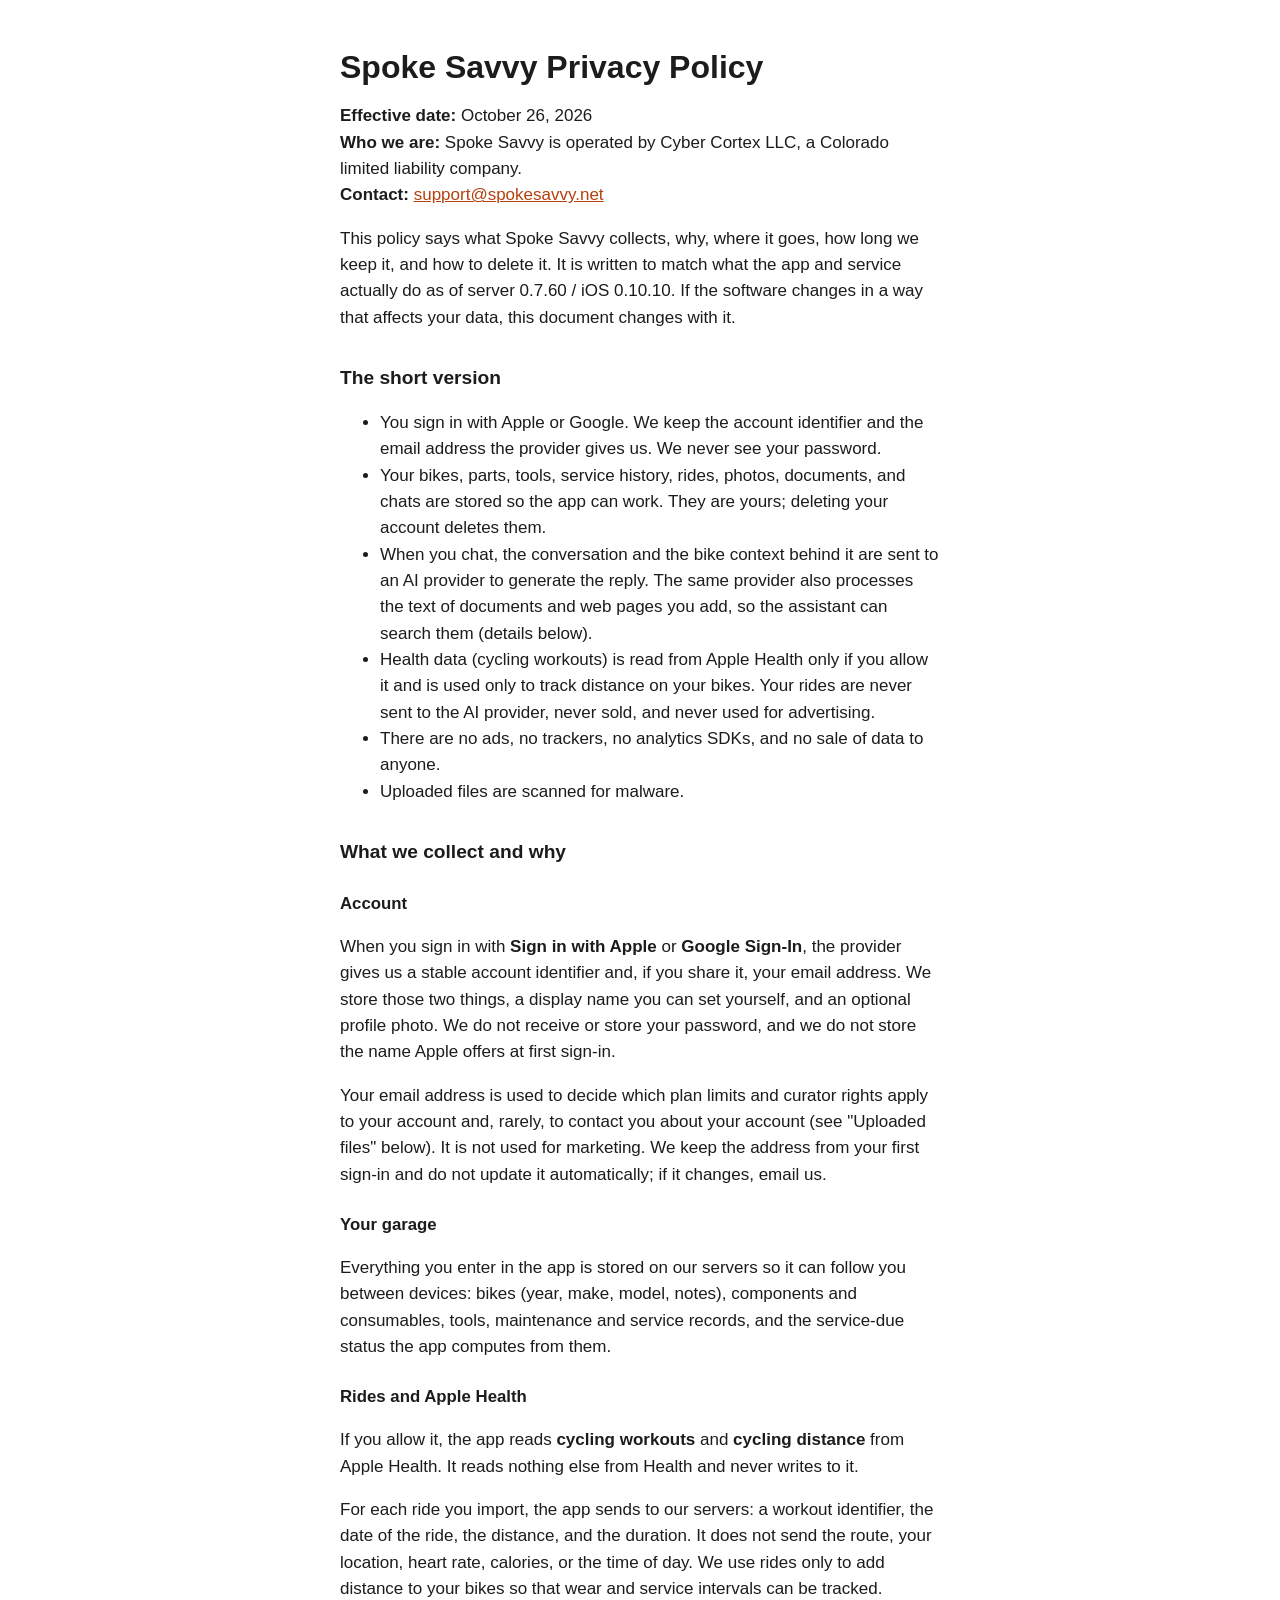
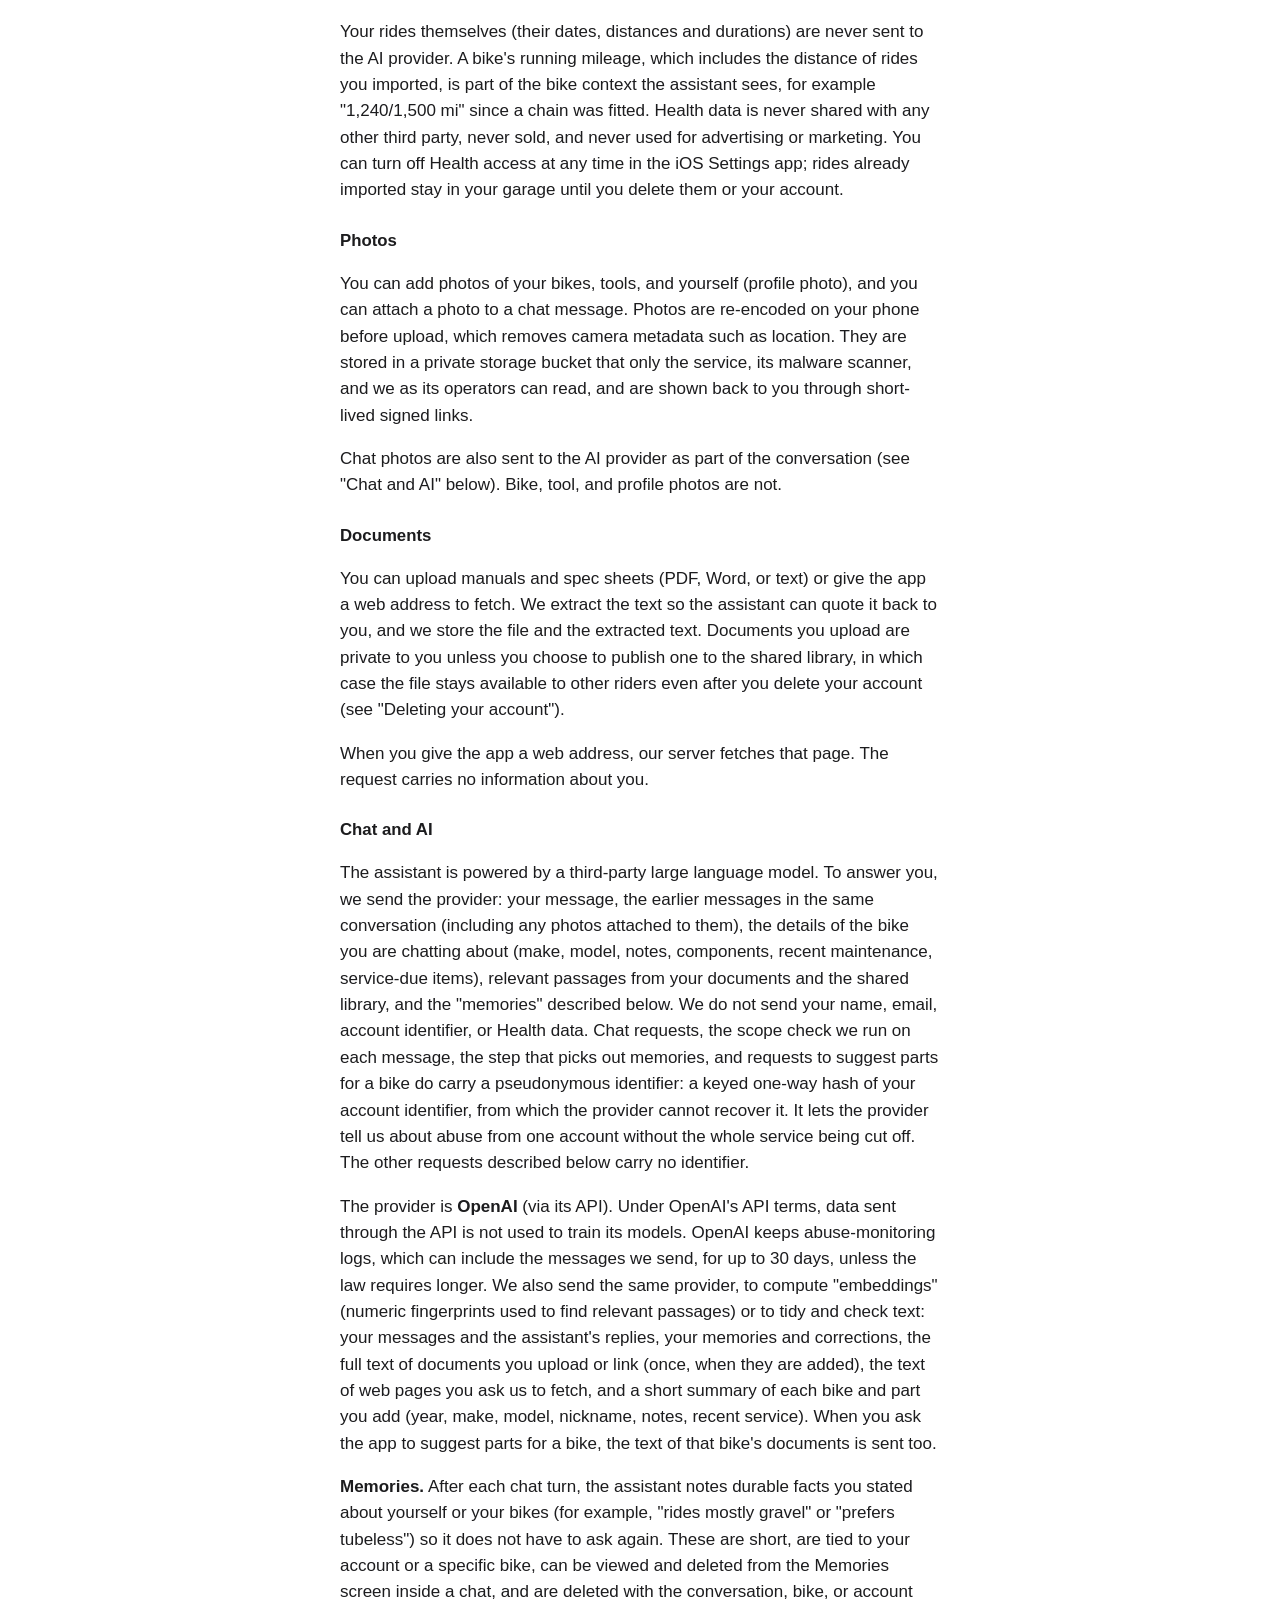
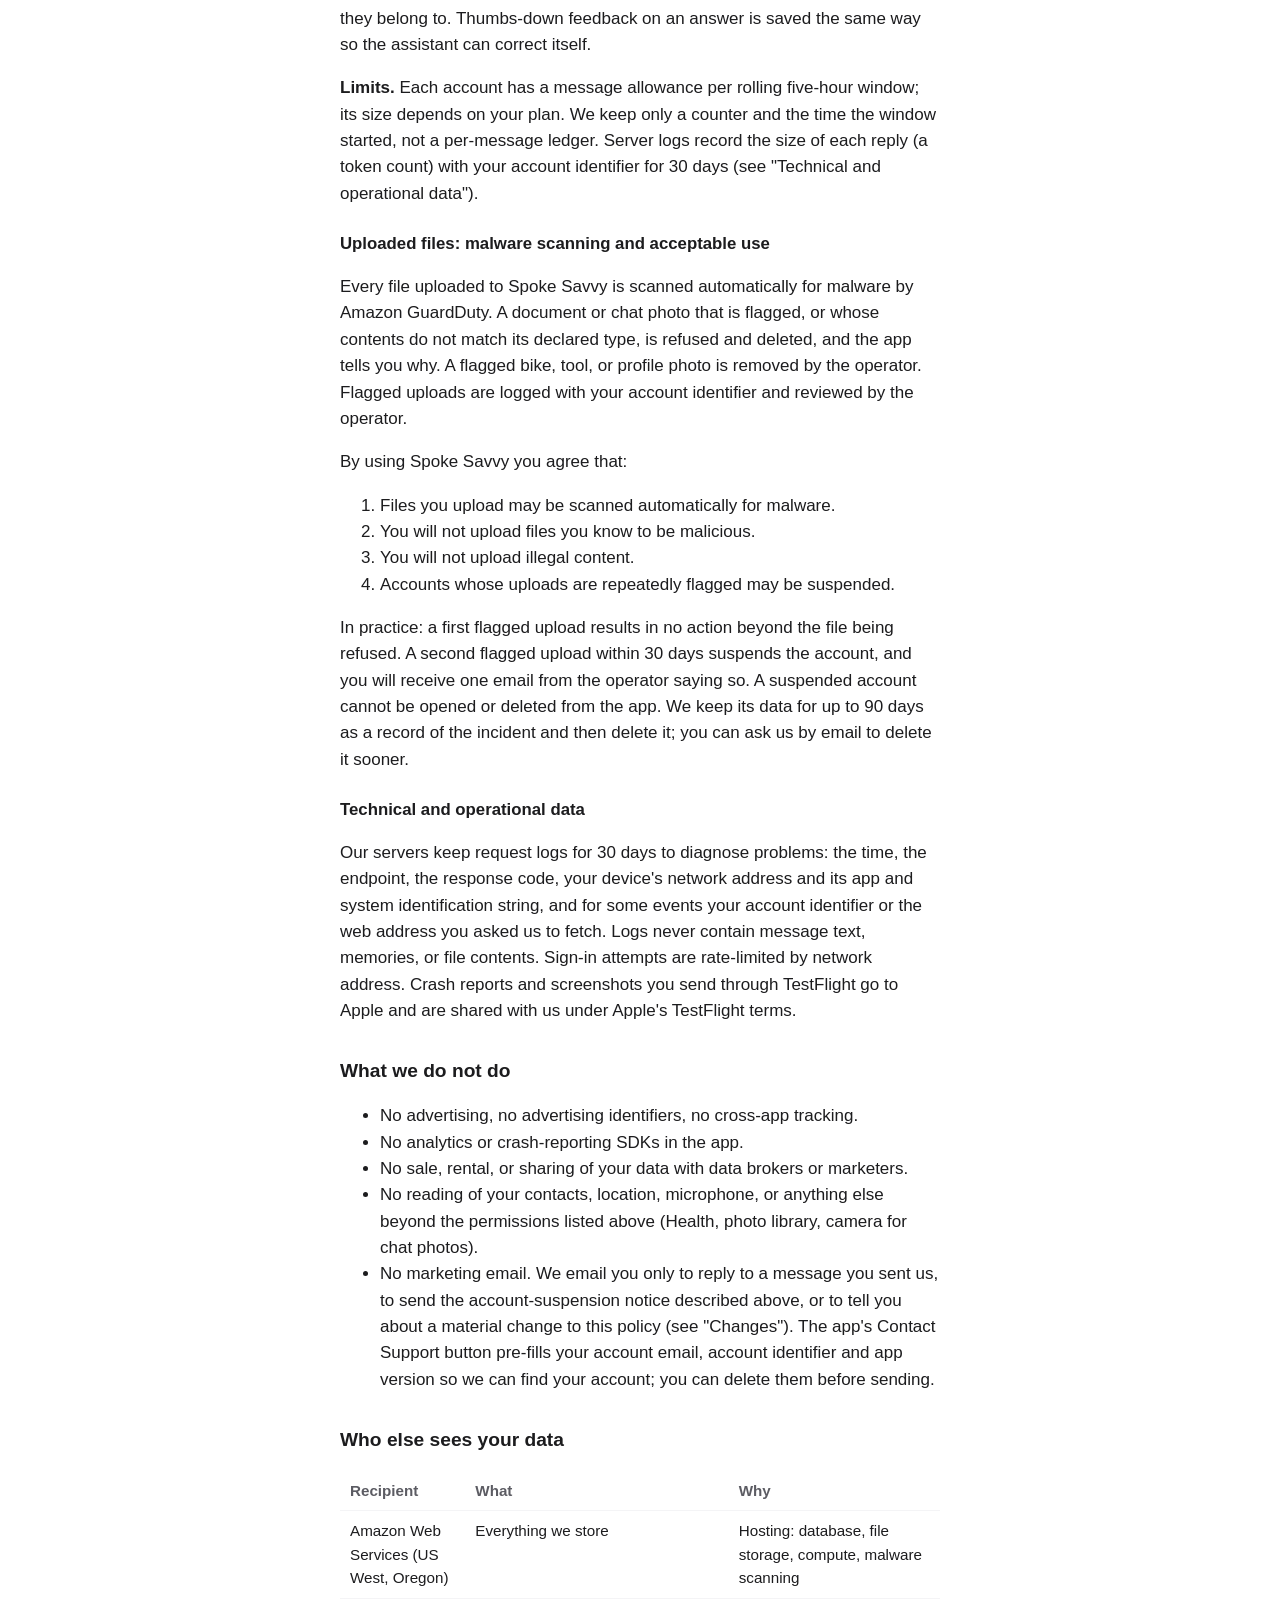
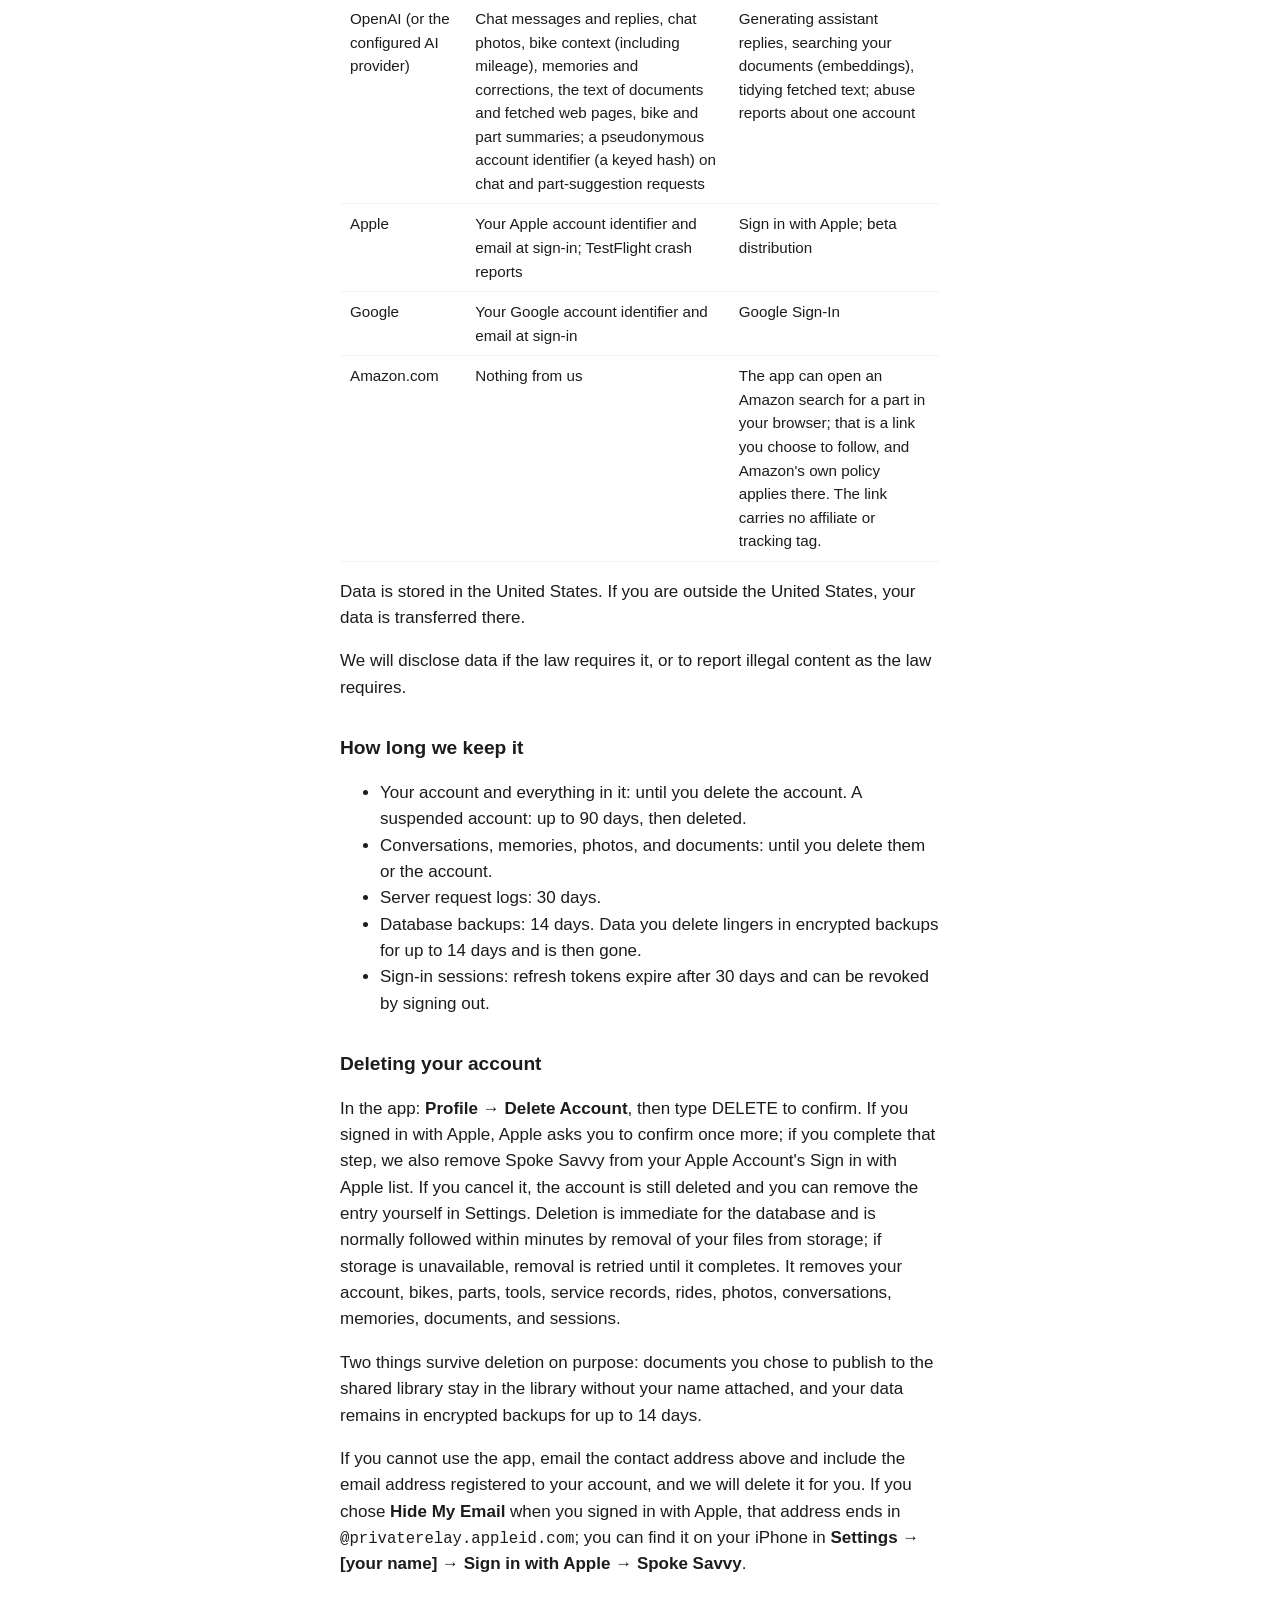
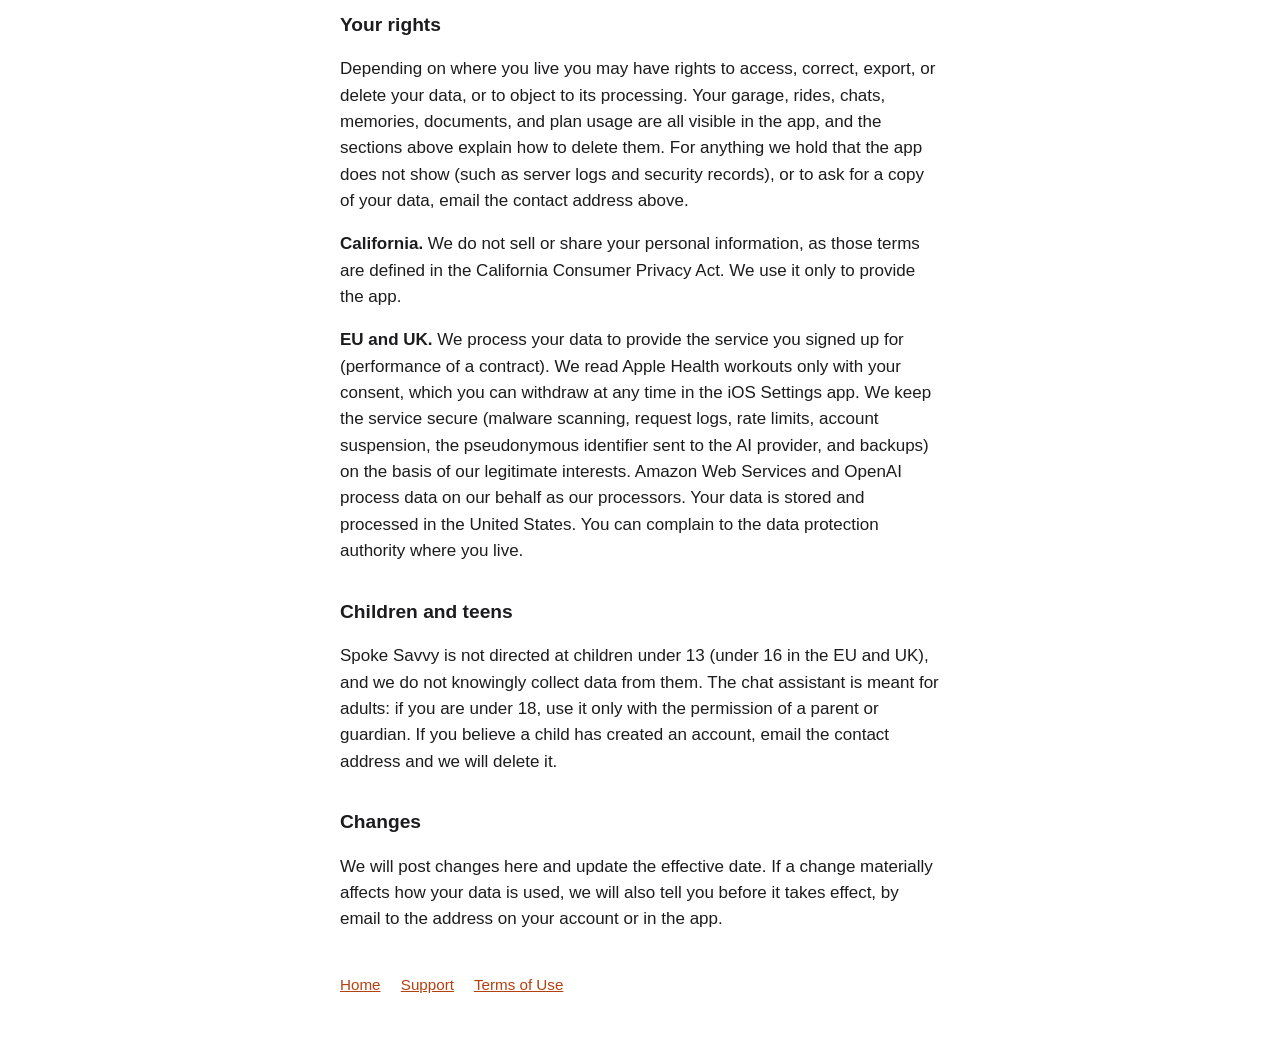
==== privacy/index.html @ f6780422 "terms: publish the Terms of Use at /terms/ (spoke-savvy PR #516) render_policy.py now renders either" ====
<!doctype html>
<html lang="en">
<head>
  <meta charset="utf-8">
  <meta name="viewport" content="width=device-width, initial-scale=1">
  <title>Privacy Policy · Spoke Savvy</title>
  <meta name="description" content="What Spoke Savvy collects, why, where it goes, how long it is kept, and how to delete it.">
  <link rel="stylesheet" href="/style.css">
</head>
<body>
  <main>
    <!-- Rendered by tools/render_policy.py from docs/legal/privacy-policy.md in s34gull/spoke-savvy. Edit that file, then re-render. -->
    <h1>Spoke Savvy Privacy Policy</h1>
    <p><strong>Effective date:</strong> October 26, 2026<br>
<strong>Who we are:</strong> Spoke Savvy is operated by Cyber Cortex LLC, a Colorado limited liability company.<br>
<strong>Contact:</strong> <a href="mailto:support@spokesavvy.net">support@spokesavvy.net</a></p>
    <p>This policy says what Spoke Savvy collects, why, where it goes, how long we keep it, and how to delete it. It is written to match what the app and service actually do as of server 0.7.60 / iOS 0.10.10. If the software changes in a way that affects your data, this document changes with it.</p>
    <h2>The short version</h2>
    <ul><li>You sign in with Apple or Google. We keep the account identifier and the email address the provider gives us. We never see your password.</li><li>Your bikes, parts, tools, service history, rides, photos, documents, and chats are stored so the app can work. They are yours; deleting your account deletes them.</li><li>When you chat, the conversation and the bike context behind it are sent to an AI provider to generate the reply. The same provider also processes the text of documents and web pages you add, so the assistant can search them (details below).</li><li>Health data (cycling workouts) is read from Apple Health only if you allow it and is used only to track distance on your bikes. Your rides are never sent to the AI provider, never sold, and never used for advertising.</li><li>There are no ads, no trackers, no analytics SDKs, and no sale of data to anyone.</li><li>Uploaded files are scanned for malware.</li></ul>
    <h2>What we collect and why</h2>
    <h3>Account</h3>
    <p>When you sign in with <strong>Sign in with Apple</strong> or <strong>Google Sign-In</strong>, the provider gives us a stable account identifier and, if you share it, your email address. We store those two things, a display name you can set yourself, and an optional profile photo. We do not receive or store your password, and we do not store the name Apple offers at first sign-in.</p>
    <p>Your email address is used to decide which plan limits and curator rights apply to your account and, rarely, to contact you about your account (see "Uploaded files" below). It is not used for marketing. We keep the address from your first sign-in and do not update it automatically; if it changes, email us.</p>
    <h3>Your garage</h3>
    <p>Everything you enter in the app is stored on our servers so it can follow you between devices: bikes (year, make, model, notes), components and consumables, tools, maintenance and service records, and the service-due status the app computes from them.</p>
    <h3>Rides and Apple Health</h3>
    <p>If you allow it, the app reads <strong>cycling workouts</strong> and <strong>cycling distance</strong> from Apple Health. It reads nothing else from Health and never writes to it.</p>
    <p>For each ride you import, the app sends to our servers: a workout identifier, the date of the ride, the distance, and the duration. It does not send the route, your location, heart rate, calories, or the time of day. We use rides only to add distance to your bikes so that wear and service intervals can be tracked.</p>
    <p>Your rides themselves (their dates, distances and durations) are never sent to the AI provider. A bike's running mileage, which includes the distance of rides you imported, is part of the bike context the assistant sees, for example "1,240/1,500 mi" since a chain was fitted. Health data is never shared with any other third party, never sold, and never used for advertising or marketing. You can turn off Health access at any time in the iOS Settings app; rides already imported stay in your garage until you delete them or your account.</p>
    <h3>Photos</h3>
    <p>You can add photos of your bikes, tools, and yourself (profile photo), and you can attach a photo to a chat message. Photos are re-encoded on your phone before upload, which removes camera metadata such as location. They are stored in a private storage bucket that only the service, its malware scanner, and we as its operators can read, and are shown back to you through short-lived signed links.</p>
    <p>Chat photos are also sent to the AI provider as part of the conversation (see "Chat and AI" below). Bike, tool, and profile photos are not.</p>
    <h3>Documents</h3>
    <p>You can upload manuals and spec sheets (PDF, Word, or text) or give the app a web address to fetch. We extract the text so the assistant can quote it back to you, and we store the file and the extracted text. Documents you upload are private to you unless you choose to publish one to the shared library, in which case the file stays available to other riders even after you delete your account (see "Deleting your account").</p>
    <p>When you give the app a web address, our server fetches that page. The request carries no information about you.</p>
    <h3>Chat and AI</h3>
    <p>The assistant is powered by a third-party large language model. To answer you, we send the provider: your message, the earlier messages in the same conversation (including any photos attached to them), the details of the bike you are chatting about (make, model, notes, components, recent maintenance, service-due items), relevant passages from your documents and the shared library, and the "memories" described below. We do not send your name, email, account identifier, or Health data. Chat requests, the scope check we run on each message, the step that picks out memories, and requests to suggest parts for a bike do carry a pseudonymous identifier: a keyed one-way hash of your account identifier, from which the provider cannot recover it. It lets the provider tell us about abuse from one account without the whole service being cut off. The other requests described below carry no identifier.</p>
    <p>The provider is <strong>OpenAI</strong> (via its API). Under OpenAI's API terms, data sent through the API is not used to train its models. OpenAI keeps abuse-monitoring logs, which can include the messages we send, for up to 30 days, unless the law requires longer. We also send the same provider, to compute "embeddings" (numeric fingerprints used to find relevant passages) or to tidy and check text: your messages and the assistant's replies, your memories and corrections, the full text of documents you upload or link (once, when they are added), the text of web pages you ask us to fetch, and a short summary of each bike and part you add (year, make, model, nickname, notes, recent service). When you ask the app to suggest parts for a bike, the text of that bike's documents is sent too.</p>
    <p><strong>Memories.</strong> After each chat turn, the assistant notes durable facts you stated about yourself or your bikes (for example, "rides mostly gravel" or "prefers tubeless") so it does not have to ask again. These are short, are tied to your account or a specific bike, can be viewed and deleted from the Memories screen inside a chat, and are deleted with the conversation, bike, or account they belong to. Thumbs-down feedback on an answer is saved the same way so the assistant can correct itself.</p>
    <p><strong>Limits.</strong> Each account has a message allowance per rolling five-hour window; its size depends on your plan. We keep only a counter and the time the window started, not a per-message ledger. Server logs record the size of each reply (a token count) with your account identifier for 30 days (see "Technical and operational data").</p>
    <h3>Uploaded files: malware scanning and acceptable use</h3>
    <p>Every file uploaded to Spoke Savvy is scanned automatically for malware by Amazon GuardDuty. A document or chat photo that is flagged, or whose contents do not match its declared type, is refused and deleted, and the app tells you why. A flagged bike, tool, or profile photo is removed by the operator. Flagged uploads are logged with your account identifier and reviewed by the operator.</p>
    <p>By using Spoke Savvy you agree that:</p>
    <ol><li>Files you upload may be scanned automatically for malware.</li><li>You will not upload files you know to be malicious.</li><li>You will not upload illegal content.</li><li>Accounts whose uploads are repeatedly flagged may be suspended.</li></ol>
    <p>In practice: a first flagged upload results in no action beyond the file being refused. A second flagged upload within 30 days suspends the account, and you will receive one email from the operator saying so. A suspended account cannot be opened or deleted from the app. We keep its data for up to 90 days as a record of the incident and then delete it; you can ask us by email to delete it sooner.</p>
    <h3>Technical and operational data</h3>
    <p>Our servers keep request logs for 30 days to diagnose problems: the time, the endpoint, the response code, your device's network address and its app and system identification string, and for some events your account identifier or the web address you asked us to fetch. Logs never contain message text, memories, or file contents. Sign-in attempts are rate-limited by network address. Crash reports and screenshots you send through TestFlight go to Apple and are shared with us under Apple's TestFlight terms.</p>
    <h2>What we do not do</h2>
    <ul><li>No advertising, no advertising identifiers, no cross-app tracking.</li><li>No analytics or crash-reporting SDKs in the app.</li><li>No sale, rental, or sharing of your data with data brokers or marketers.</li><li>No reading of your contacts, location, microphone, or anything else beyond the permissions listed above (Health, photo library, camera for chat photos).</li><li>No marketing email. We email you only to reply to a message you sent us, to send the account-suspension notice described above, or to tell you about a material change to this policy (see "Changes"). The app's Contact Support button pre-fills your account email, account identifier and app version so we can find your account; you can delete them before sending.</li></ul>
    <h2>Who else sees your data</h2>
    <div class="table"><table><thead><tr><th>Recipient</th><th>What</th><th>Why</th></tr></thead><tbody><tr><td>Amazon Web Services (US West, Oregon)</td><td>Everything we store</td><td>Hosting: database, file storage, compute, malware scanning</td></tr><tr><td>OpenAI (or the configured AI provider)</td><td>Chat messages and replies, chat photos, bike context (including mileage), memories and corrections, the text of documents and fetched web pages, bike and part summaries; a pseudonymous account identifier (a keyed hash) on chat and part-suggestion requests</td><td>Generating assistant replies, searching your documents (embeddings), tidying fetched text; abuse reports about one account</td></tr><tr><td>Apple</td><td>Your Apple account identifier and email at sign-in; TestFlight crash reports</td><td>Sign in with Apple; beta distribution</td></tr><tr><td>Google</td><td>Your Google account identifier and email at sign-in</td><td>Google Sign-In</td></tr><tr><td>Amazon.com</td><td>Nothing from us</td><td>The app can open an Amazon search for a part in your browser; that is a link you choose to follow, and Amazon's own policy applies there. The link carries no affiliate or tracking tag.</td></tr></tbody></table></div>
    <p>Data is stored in the United States. If you are outside the United States, your data is transferred there.</p>
    <p>We will disclose data if the law requires it, or to report illegal content as the law requires.</p>
    <h2>How long we keep it</h2>
    <ul><li>Your account and everything in it: until you delete the account. A suspended account: up to 90 days, then deleted.</li><li>Conversations, memories, photos, and documents: until you delete them or the account.</li><li>Server request logs: 30 days.</li><li>Database backups: 14 days. Data you delete lingers in encrypted backups for up to 14 days and is then gone.</li><li>Sign-in sessions: refresh tokens expire after 30 days and can be revoked by signing out.</li></ul>
    <h2>Deleting your account</h2>
    <p>In the app: <strong>Profile → Delete Account</strong>, then type DELETE to confirm. If you signed in with Apple, Apple asks you to confirm once more; if you complete that step, we also remove Spoke Savvy from your Apple Account's Sign in with Apple list. If you cancel it, the account is still deleted and you can remove the entry yourself in Settings. Deletion is immediate for the database and is normally followed within minutes by removal of your files from storage; if storage is unavailable, removal is retried until it completes. It removes your account, bikes, parts, tools, service records, rides, photos, conversations, memories, documents, and sessions.</p>
    <p>Two things survive deletion on purpose: documents you chose to publish to the shared library stay in the library without your name attached, and your data remains in encrypted backups for up to 14 days.</p>
    <p>If you cannot use the app, email the contact address above and include the email address registered to your account, and we will delete it for you. If you chose <strong>Hide My Email</strong> when you signed in with Apple, that address ends in <code>@privaterelay.appleid.com</code>; you can find it on your iPhone in <strong>Settings → [your name] → Sign in with Apple → Spoke Savvy</strong>.</p>
    <h2>Your rights</h2>
    <p>Depending on where you live you may have rights to access, correct, export, or delete your data, or to object to its processing. Your garage, rides, chats, memories, documents, and plan usage are all visible in the app, and the sections above explain how to delete them. For anything we hold that the app does not show (such as server logs and security records), or to ask for a copy of your data, email the contact address above.</p>
    <p><strong>California.</strong> We do not sell or share your personal information, as those terms are defined in the California Consumer Privacy Act. We use it only to provide the app.</p>
    <p><strong>EU and UK.</strong> We process your data to provide the service you signed up for (performance of a contract). We read Apple Health workouts only with your consent, which you can withdraw at any time in the iOS Settings app. We keep the service secure (malware scanning, request logs, rate limits, account suspension, the pseudonymous identifier sent to the AI provider, and backups) on the basis of our legitimate interests. Amazon Web Services and OpenAI process data on our behalf as our processors. Your data is stored and processed in the United States. You can complain to the data protection authority where you live.</p>
    <h2>Children and teens</h2>
    <p>Spoke Savvy is not directed at children under 13 (under 16 in the EU and UK), and we do not knowingly collect data from them. The chat assistant is meant for adults: if you are under 18, use it only with the permission of a parent or guardian. If you believe a child has created an account, email the contact address and we will delete it.</p>
    <h2>Changes</h2>
    <p>We will post changes here and update the effective date. If a change materially affects how your data is used, we will also tell you before it takes effect, by email to the address on your account or in the app.</p>

    <nav>
      <a href="/">Home</a>
      <a href="/support/">Support</a>
      <a href="/terms/">Terms of Use</a>
    </nav>
  </main>
</body>
</html>
---- style.css ----
:root { --bg: #ffffff; --fg: #1c1c1e; --muted: #5c5c63; --accent: #b4410f; --card: #f4f4f6; }
@media (prefers-color-scheme: dark) {
  :root { --bg: #000000; --fg: #f2f2f7; --muted: #aeaeb5; --accent: #ff9f6a; --card: #1c1c1e; }
}
* { box-sizing: border-box; }
body { margin: 0; background: var(--bg); color: var(--fg); font: 17px/1.55 -apple-system, BlinkMacSystemFont, "Segoe UI", Roboto, sans-serif; }
main { max-width: 640px; margin: 0 auto; padding: 48px 20px 64px; }
h1 { font-size: 2rem; line-height: 1.2; margin: 0 0 8px; }
h2 { font-size: 1.2rem; margin: 32px 0 8px; }
p, li { color: var(--fg); }
.muted { color: var(--muted); }
a { color: var(--accent); }
.card { background: var(--card); border-radius: 14px; padding: 16px 20px; margin: 16px 0; }
nav { margin-top: 40px; font-size: 0.95rem; }
nav a { margin-right: 16px; }
h3 { font-size: 1.05rem; margin: 24px 0 6px; }
code { font: 0.92em ui-monospace, SFMono-Regular, Menlo, monospace; overflow-wrap: anywhere; }
.table { overflow-x: auto; margin: 16px 0; }
table { border-collapse: collapse; width: 100%; font-size: 0.95rem; }
th, td { text-align: left; vertical-align: top; padding: 8px 10px; border-bottom: 1px solid var(--card); }
th { color: var(--muted); font-weight: 600; }
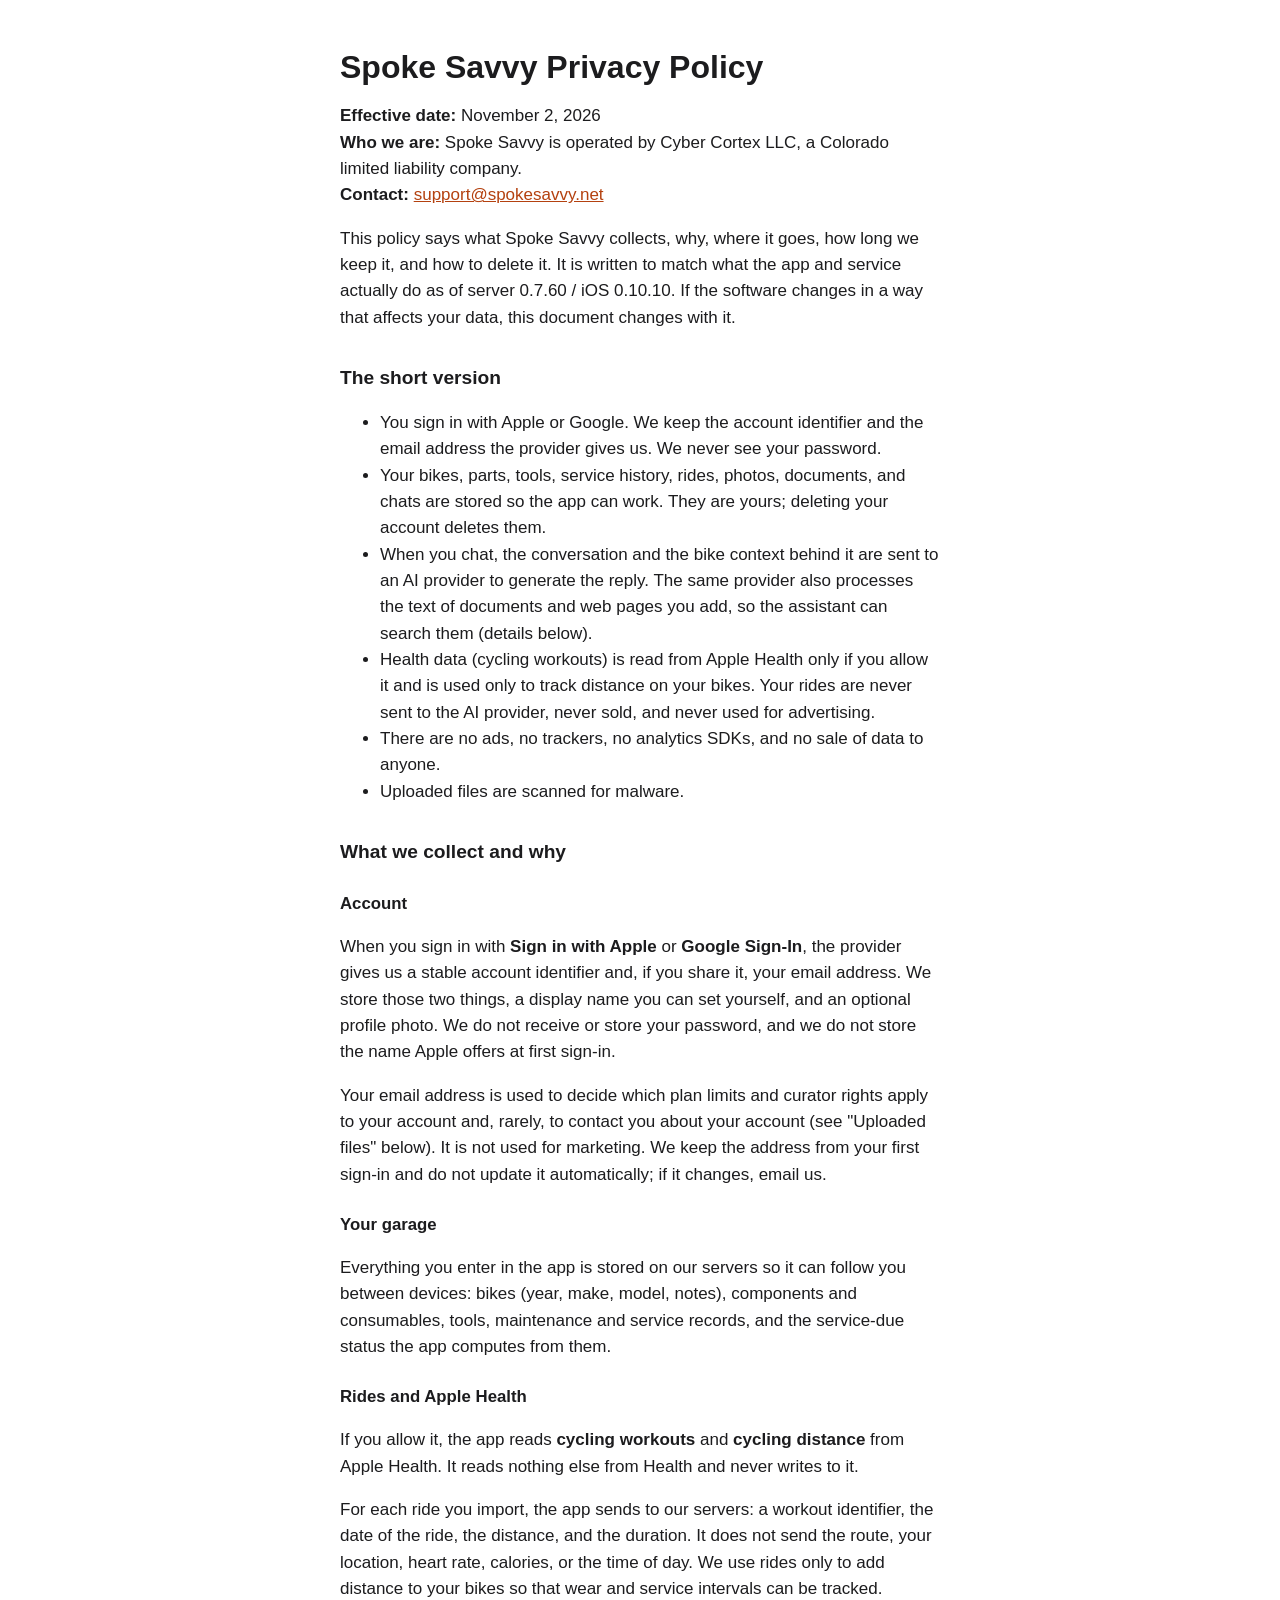
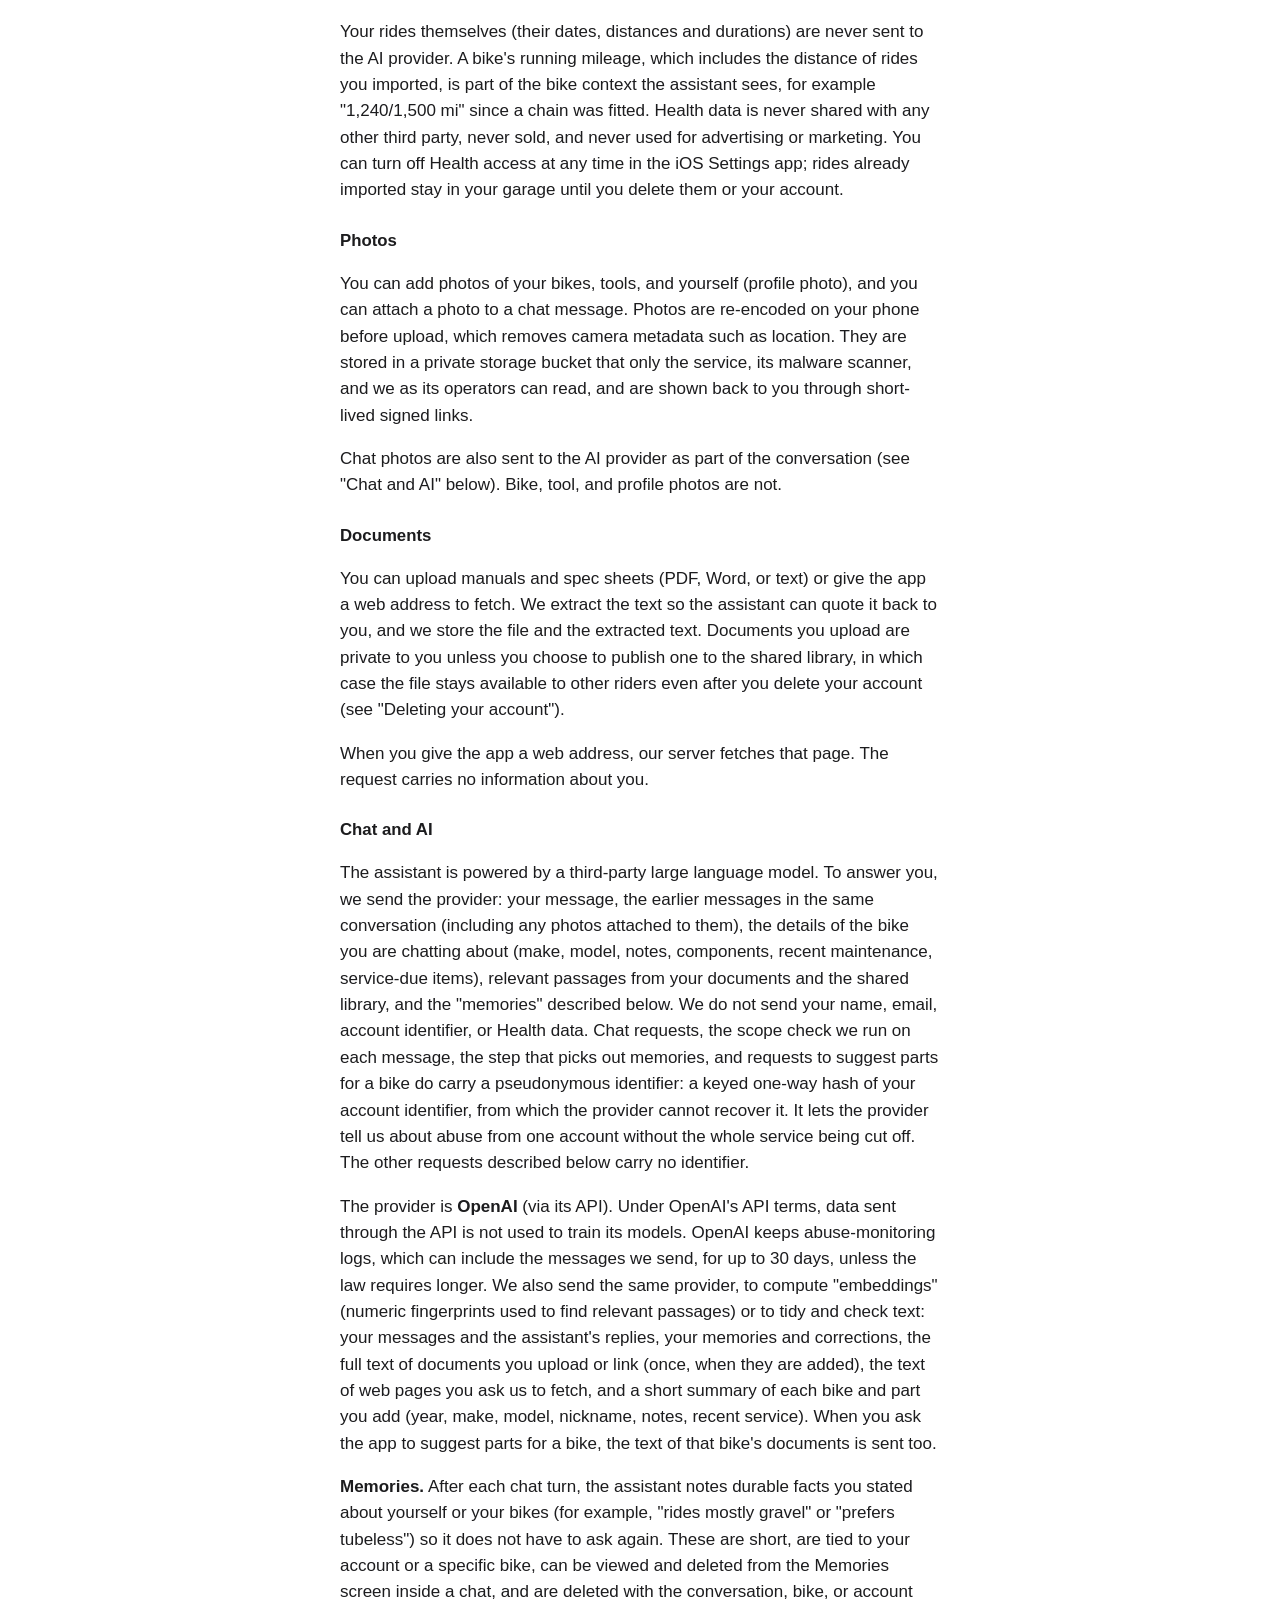
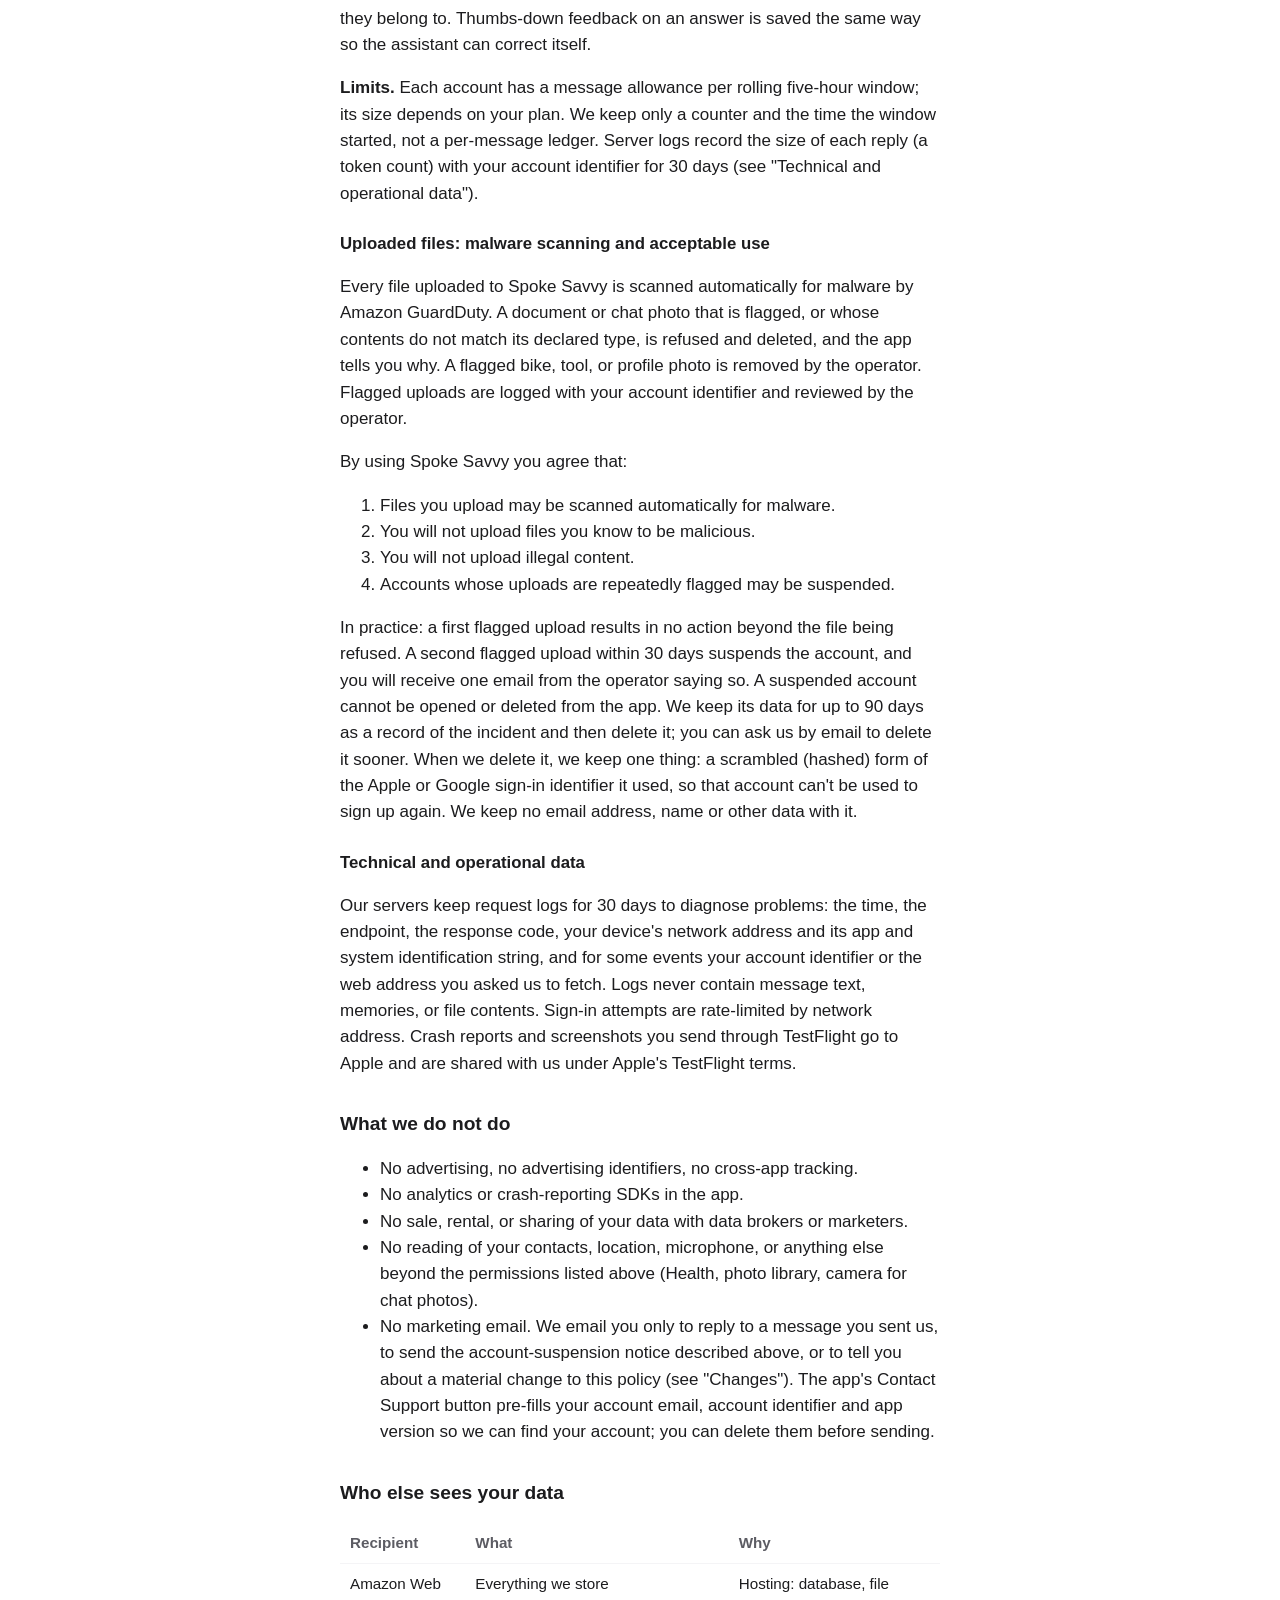
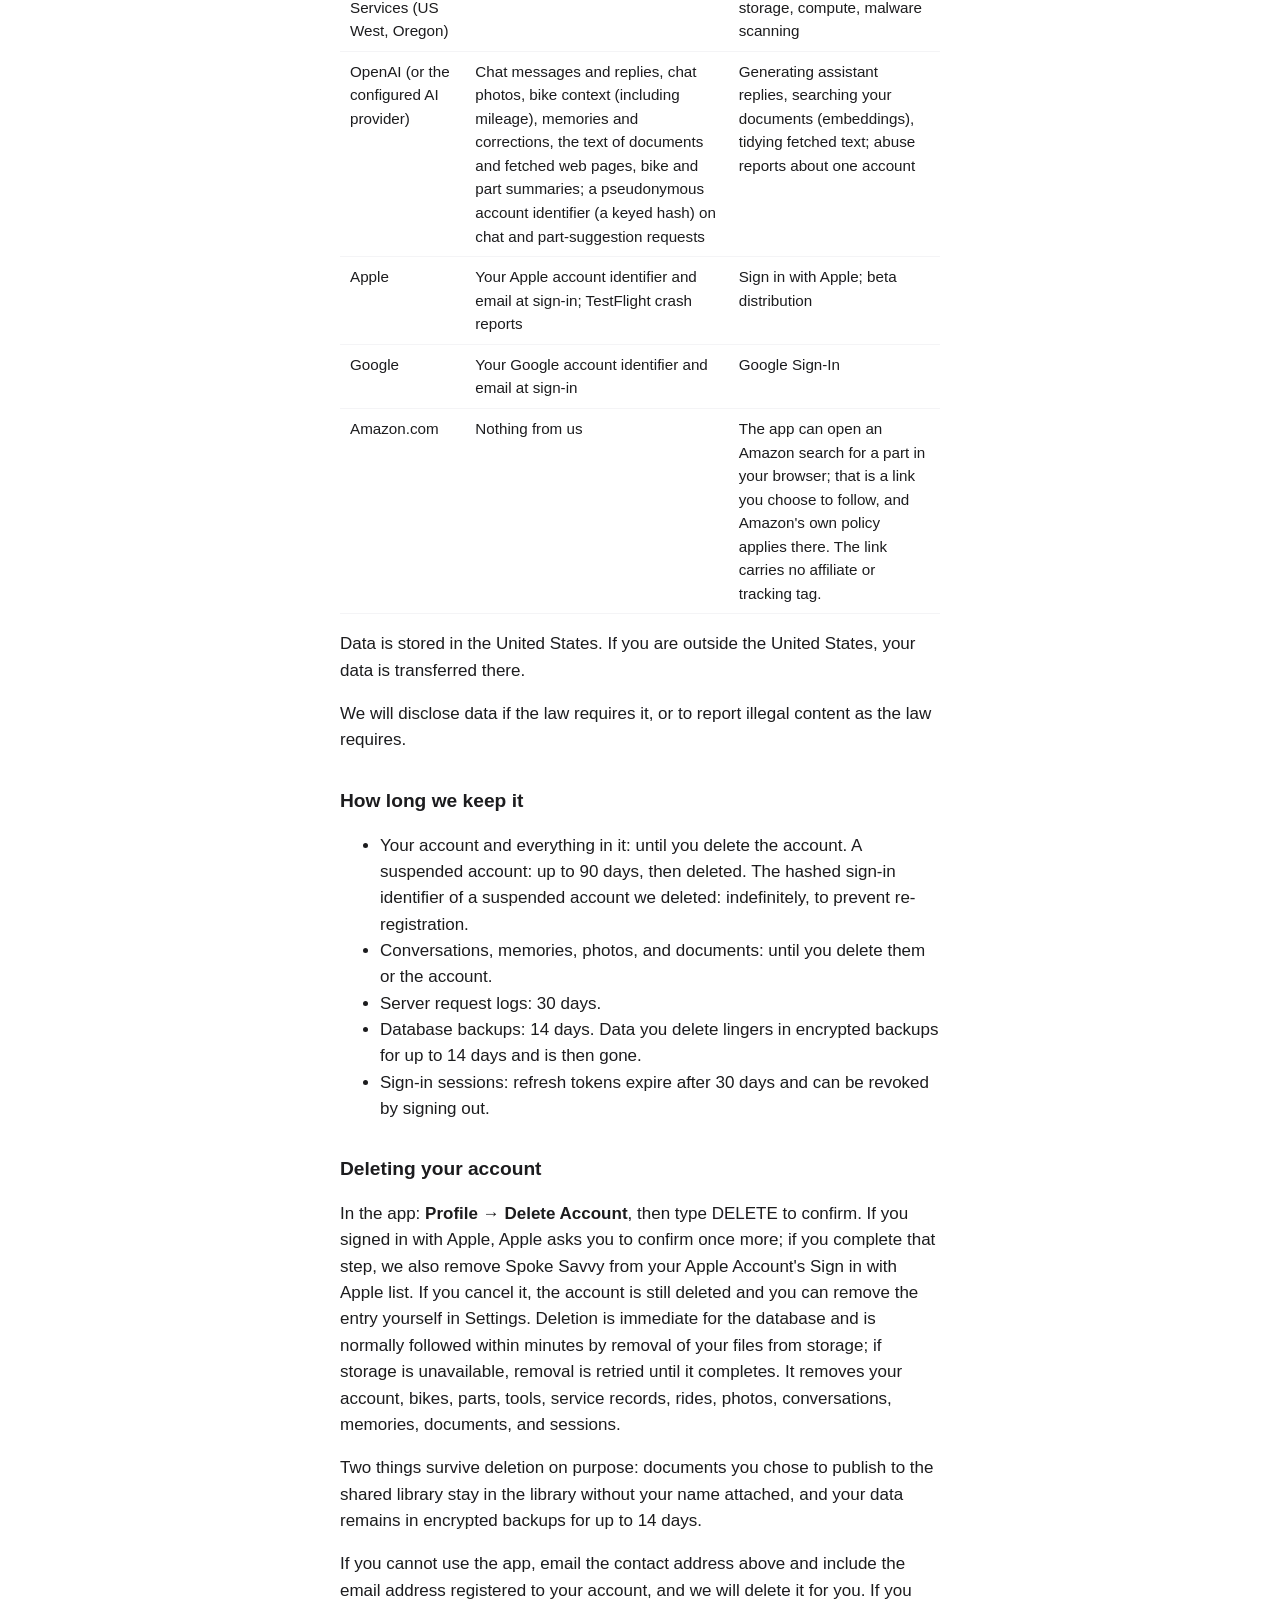
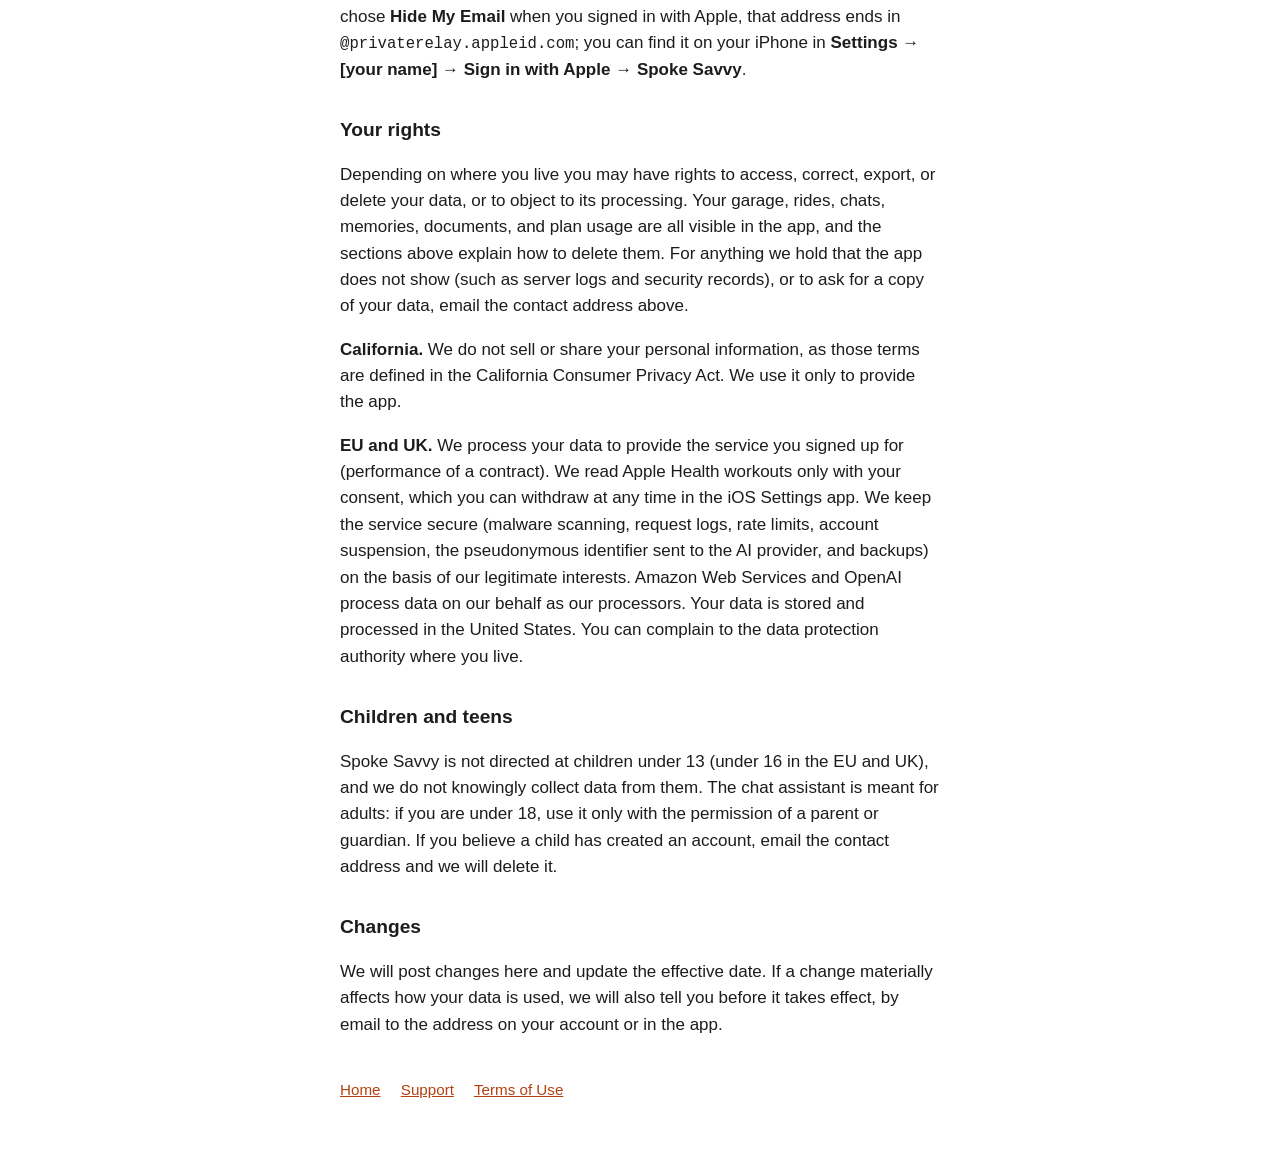
==== commit 27764b0e: "privacy: re-render for the hashed ban record (spoke-savvy #500), effective November 2, 2026 Rendered" ====
--- a/privacy/index.html
+++ b/privacy/index.html
@@ -11,7 +11,7 @@
   <main>
     <!-- Rendered by tools/render_policy.py from docs/legal/privacy-policy.md in s34gull/spoke-savvy. Edit that file, then re-render. -->
     <h1>Spoke Savvy Privacy Policy</h1>
-    <p><strong>Effective date:</strong> October 26, 2026<br>
+    <p><strong>Effective date:</strong> November 2, 2026<br>
 <strong>Who we are:</strong> Spoke Savvy is operated by Cyber Cortex LLC, a Colorado limited liability company.<br>
 <strong>Contact:</strong> <a href="mailto:support@spokesavvy.net">support@spokesavvy.net</a></p>
     <p>This policy says what Spoke Savvy collects, why, where it goes, how long we keep it, and how to delete it. It is written to match what the app and service actually do as of server 0.7.60 / iOS 0.10.10. If the software changes in a way that affects your data, this document changes with it.</p>
@@ -42,7 +42,7 @@
     <p>Every file uploaded to Spoke Savvy is scanned automatically for malware by Amazon GuardDuty. A document or chat photo that is flagged, or whose contents do not match its declared type, is refused and deleted, and the app tells you why. A flagged bike, tool, or profile photo is removed by the operator. Flagged uploads are logged with your account identifier and reviewed by the operator.</p>
     <p>By using Spoke Savvy you agree that:</p>
     <ol><li>Files you upload may be scanned automatically for malware.</li><li>You will not upload files you know to be malicious.</li><li>You will not upload illegal content.</li><li>Accounts whose uploads are repeatedly flagged may be suspended.</li></ol>
-    <p>In practice: a first flagged upload results in no action beyond the file being refused. A second flagged upload within 30 days suspends the account, and you will receive one email from the operator saying so. A suspended account cannot be opened or deleted from the app. We keep its data for up to 90 days as a record of the incident and then delete it; you can ask us by email to delete it sooner.</p>
+    <p>In practice: a first flagged upload results in no action beyond the file being refused. A second flagged upload within 30 days suspends the account, and you will receive one email from the operator saying so. A suspended account cannot be opened or deleted from the app. We keep its data for up to 90 days as a record of the incident and then delete it; you can ask us by email to delete it sooner. When we delete it, we keep one thing: a scrambled (hashed) form of the Apple or Google sign-in identifier it used, so that account can't be used to sign up again. We keep no email address, name or other data with it.</p>
     <h3>Technical and operational data</h3>
     <p>Our servers keep request logs for 30 days to diagnose problems: the time, the endpoint, the response code, your device's network address and its app and system identification string, and for some events your account identifier or the web address you asked us to fetch. Logs never contain message text, memories, or file contents. Sign-in attempts are rate-limited by network address. Crash reports and screenshots you send through TestFlight go to Apple and are shared with us under Apple's TestFlight terms.</p>
     <h2>What we do not do</h2>
@@ -52,7 +52,7 @@
     <p>Data is stored in the United States. If you are outside the United States, your data is transferred there.</p>
     <p>We will disclose data if the law requires it, or to report illegal content as the law requires.</p>
     <h2>How long we keep it</h2>
-    <ul><li>Your account and everything in it: until you delete the account. A suspended account: up to 90 days, then deleted.</li><li>Conversations, memories, photos, and documents: until you delete them or the account.</li><li>Server request logs: 30 days.</li><li>Database backups: 14 days. Data you delete lingers in encrypted backups for up to 14 days and is then gone.</li><li>Sign-in sessions: refresh tokens expire after 30 days and can be revoked by signing out.</li></ul>
+    <ul><li>Your account and everything in it: until you delete the account. A suspended account: up to 90 days, then deleted. The hashed sign-in identifier of a suspended account we deleted: indefinitely, to prevent re-registration.</li><li>Conversations, memories, photos, and documents: until you delete them or the account.</li><li>Server request logs: 30 days.</li><li>Database backups: 14 days. Data you delete lingers in encrypted backups for up to 14 days and is then gone.</li><li>Sign-in sessions: refresh tokens expire after 30 days and can be revoked by signing out.</li></ul>
     <h2>Deleting your account</h2>
     <p>In the app: <strong>Profile → Delete Account</strong>, then type DELETE to confirm. If you signed in with Apple, Apple asks you to confirm once more; if you complete that step, we also remove Spoke Savvy from your Apple Account's Sign in with Apple list. If you cancel it, the account is still deleted and you can remove the entry yourself in Settings. Deletion is immediate for the database and is normally followed within minutes by removal of your files from storage; if storage is unavailable, removal is retried until it completes. It removes your account, bikes, parts, tools, service records, rides, photos, conversations, memories, documents, and sessions.</p>
     <p>Two things survive deletion on purpose: documents you chose to publish to the shared library stay in the library without your name attached, and your data remains in encrypted backups for up to 14 days.</p>
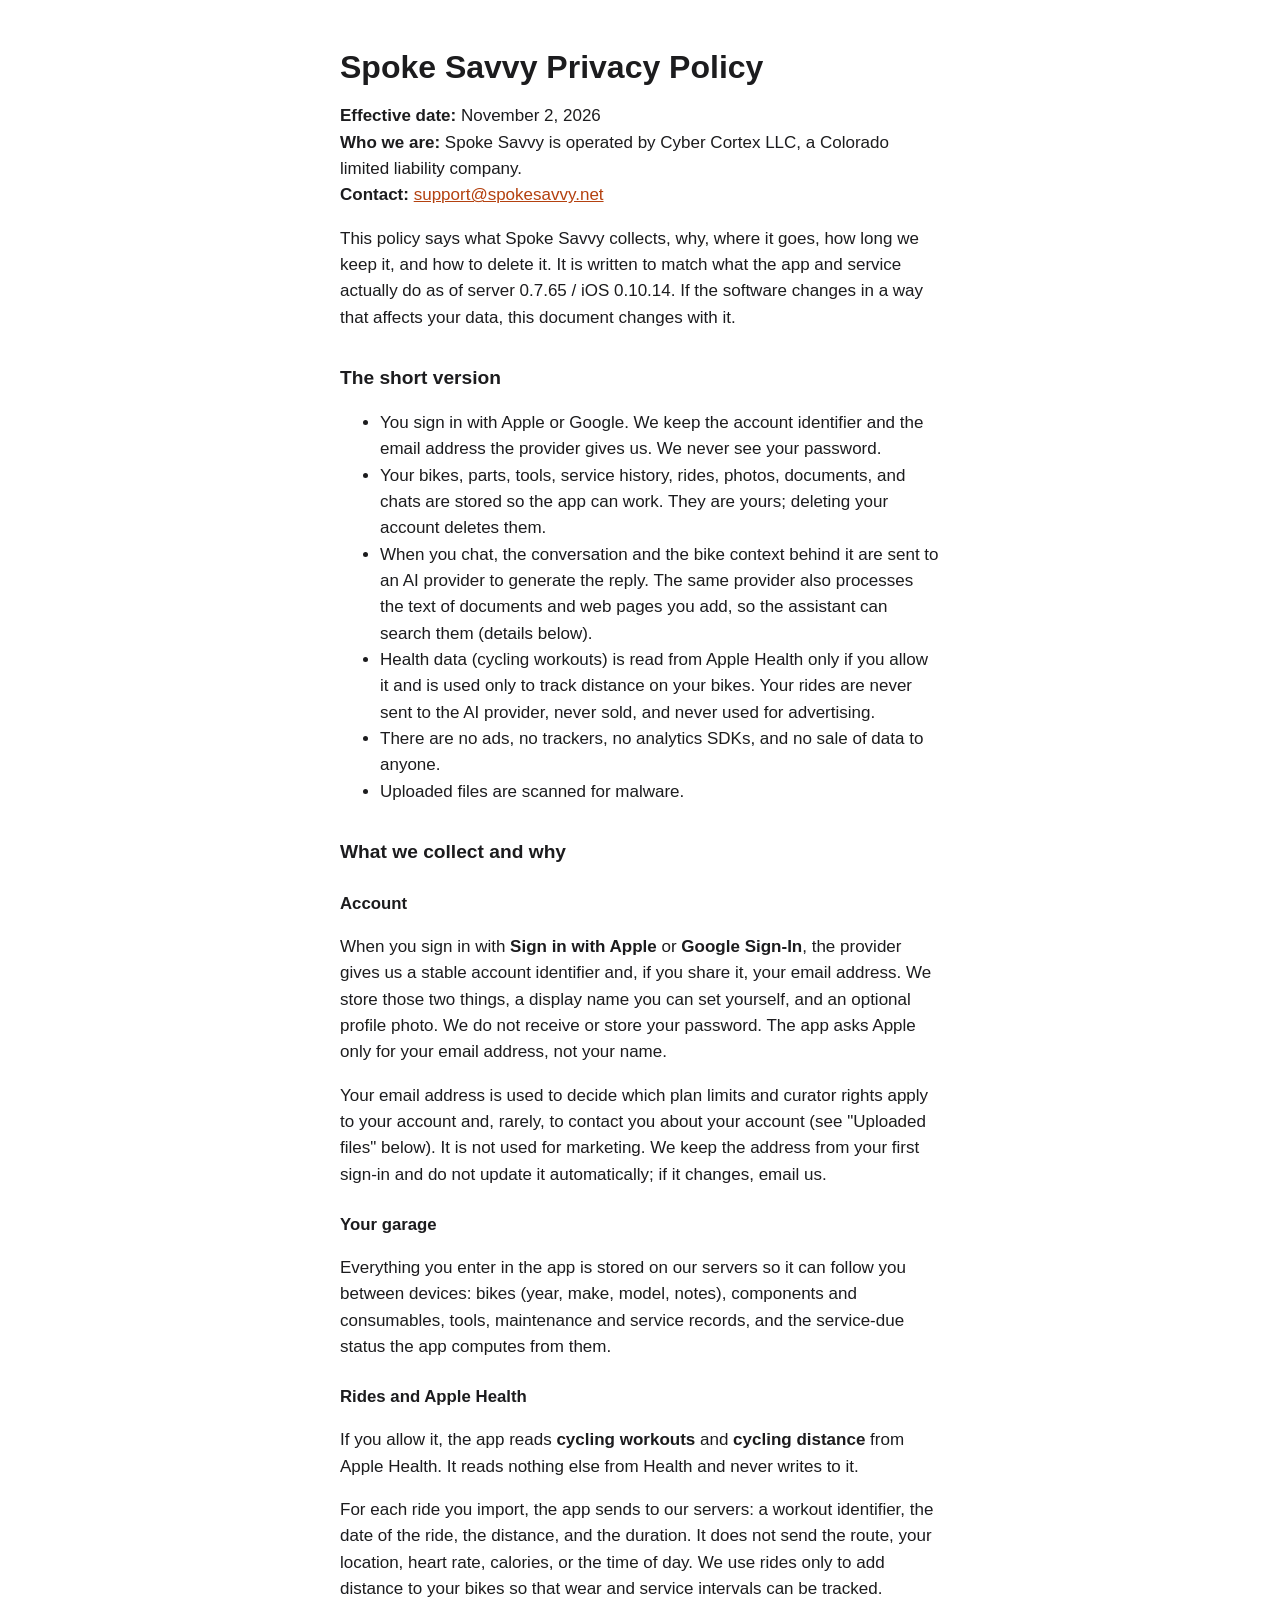
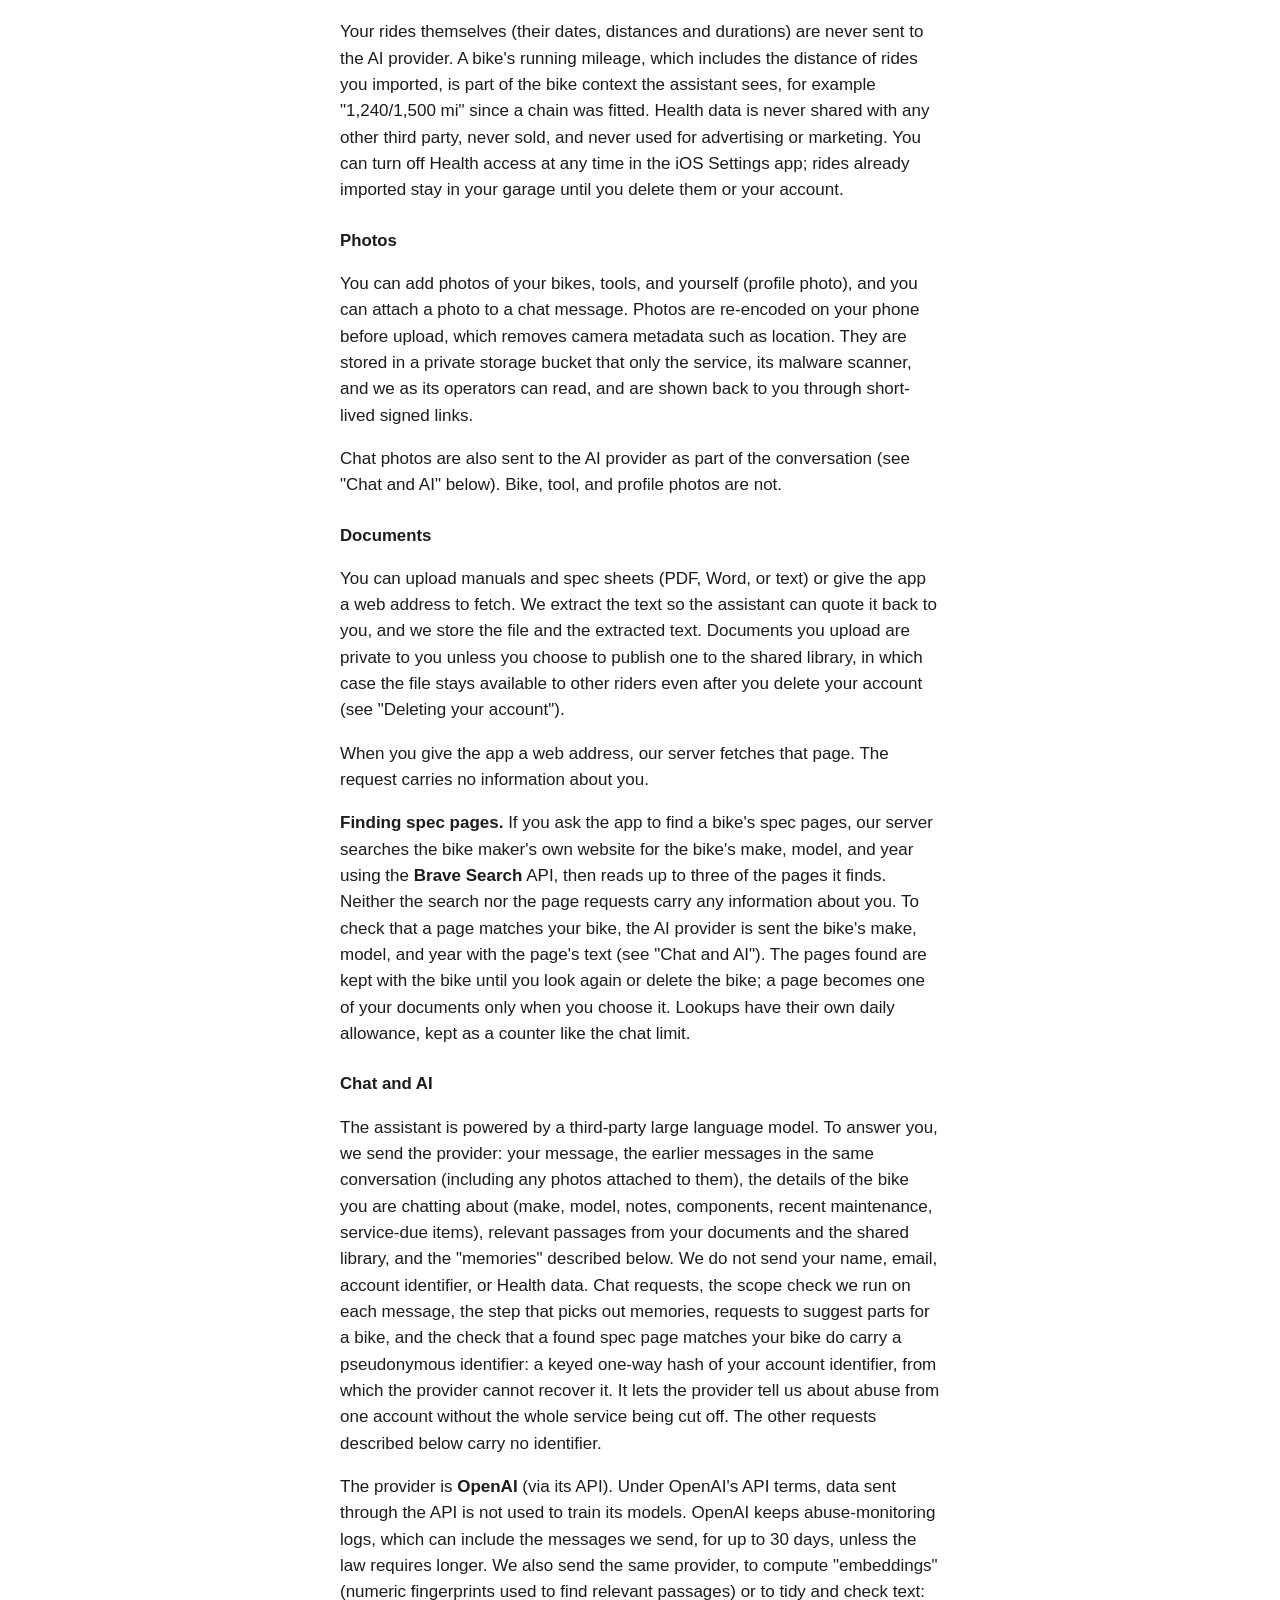
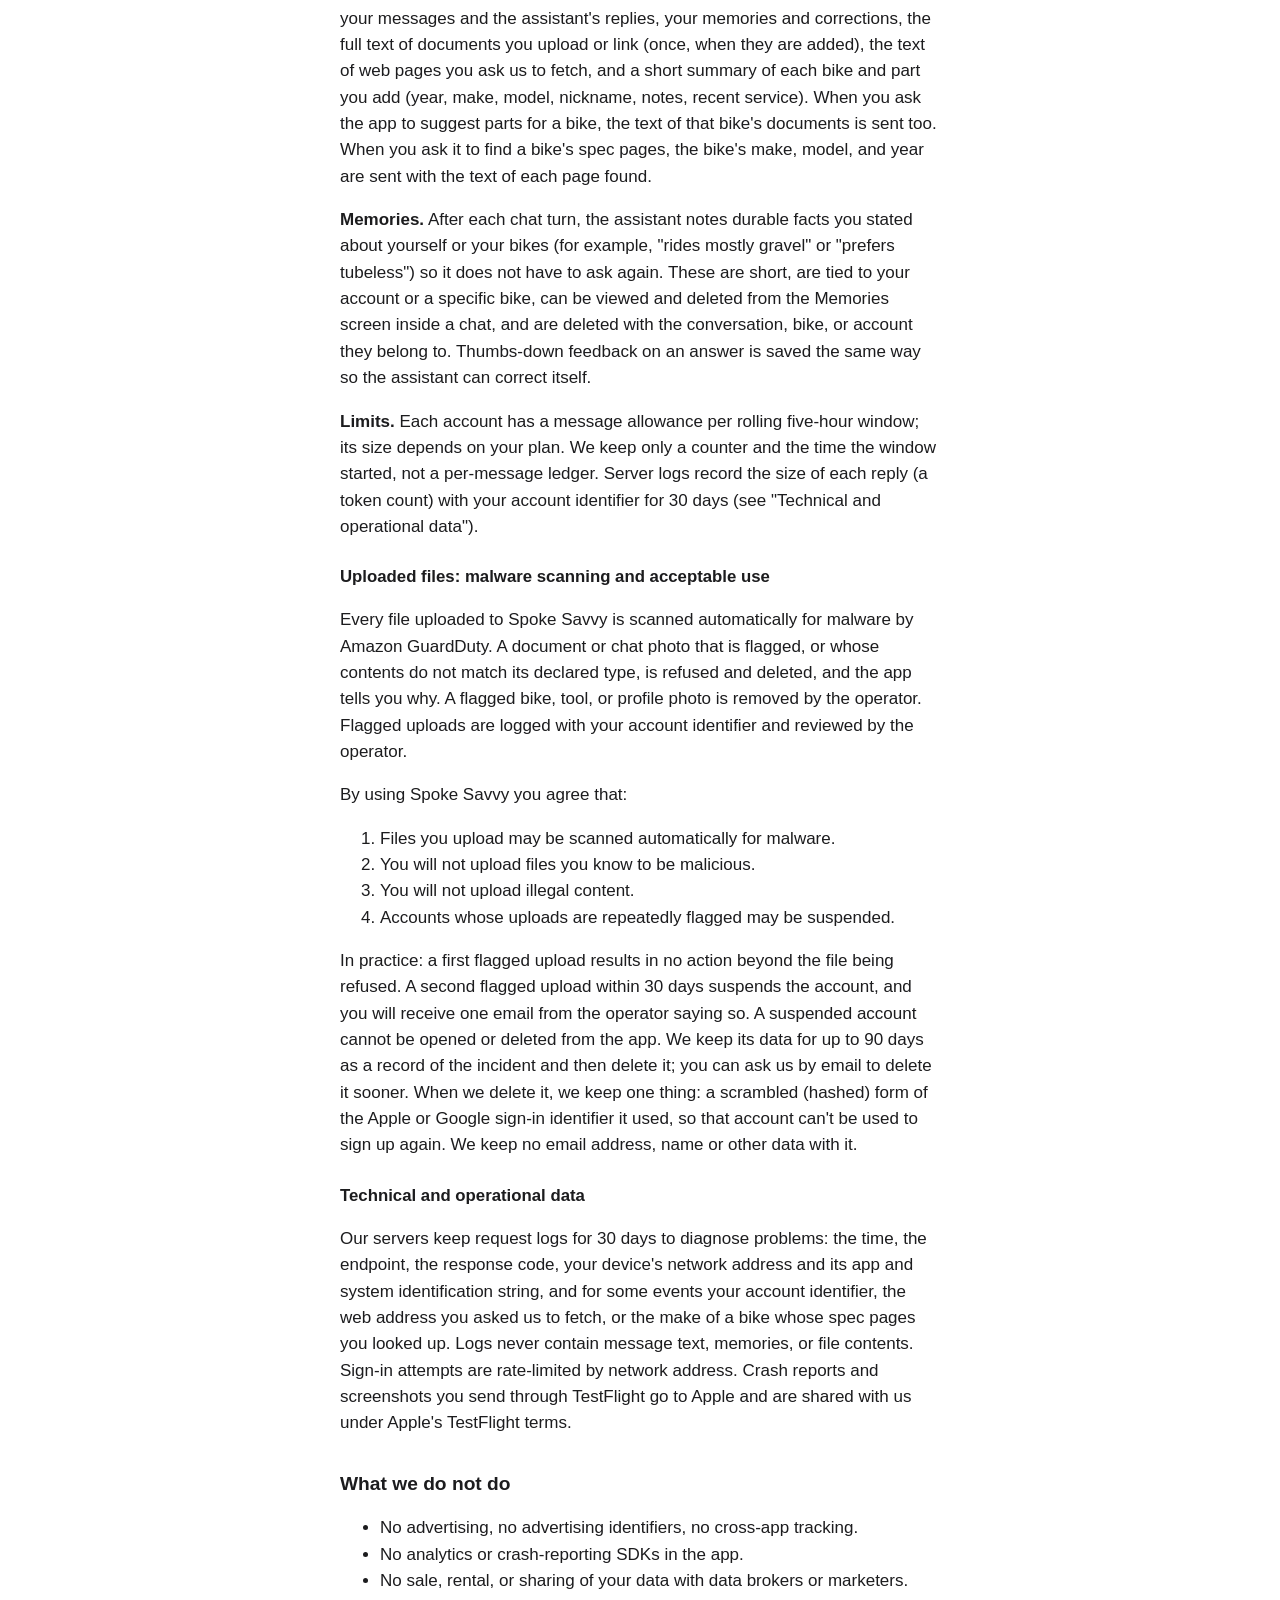
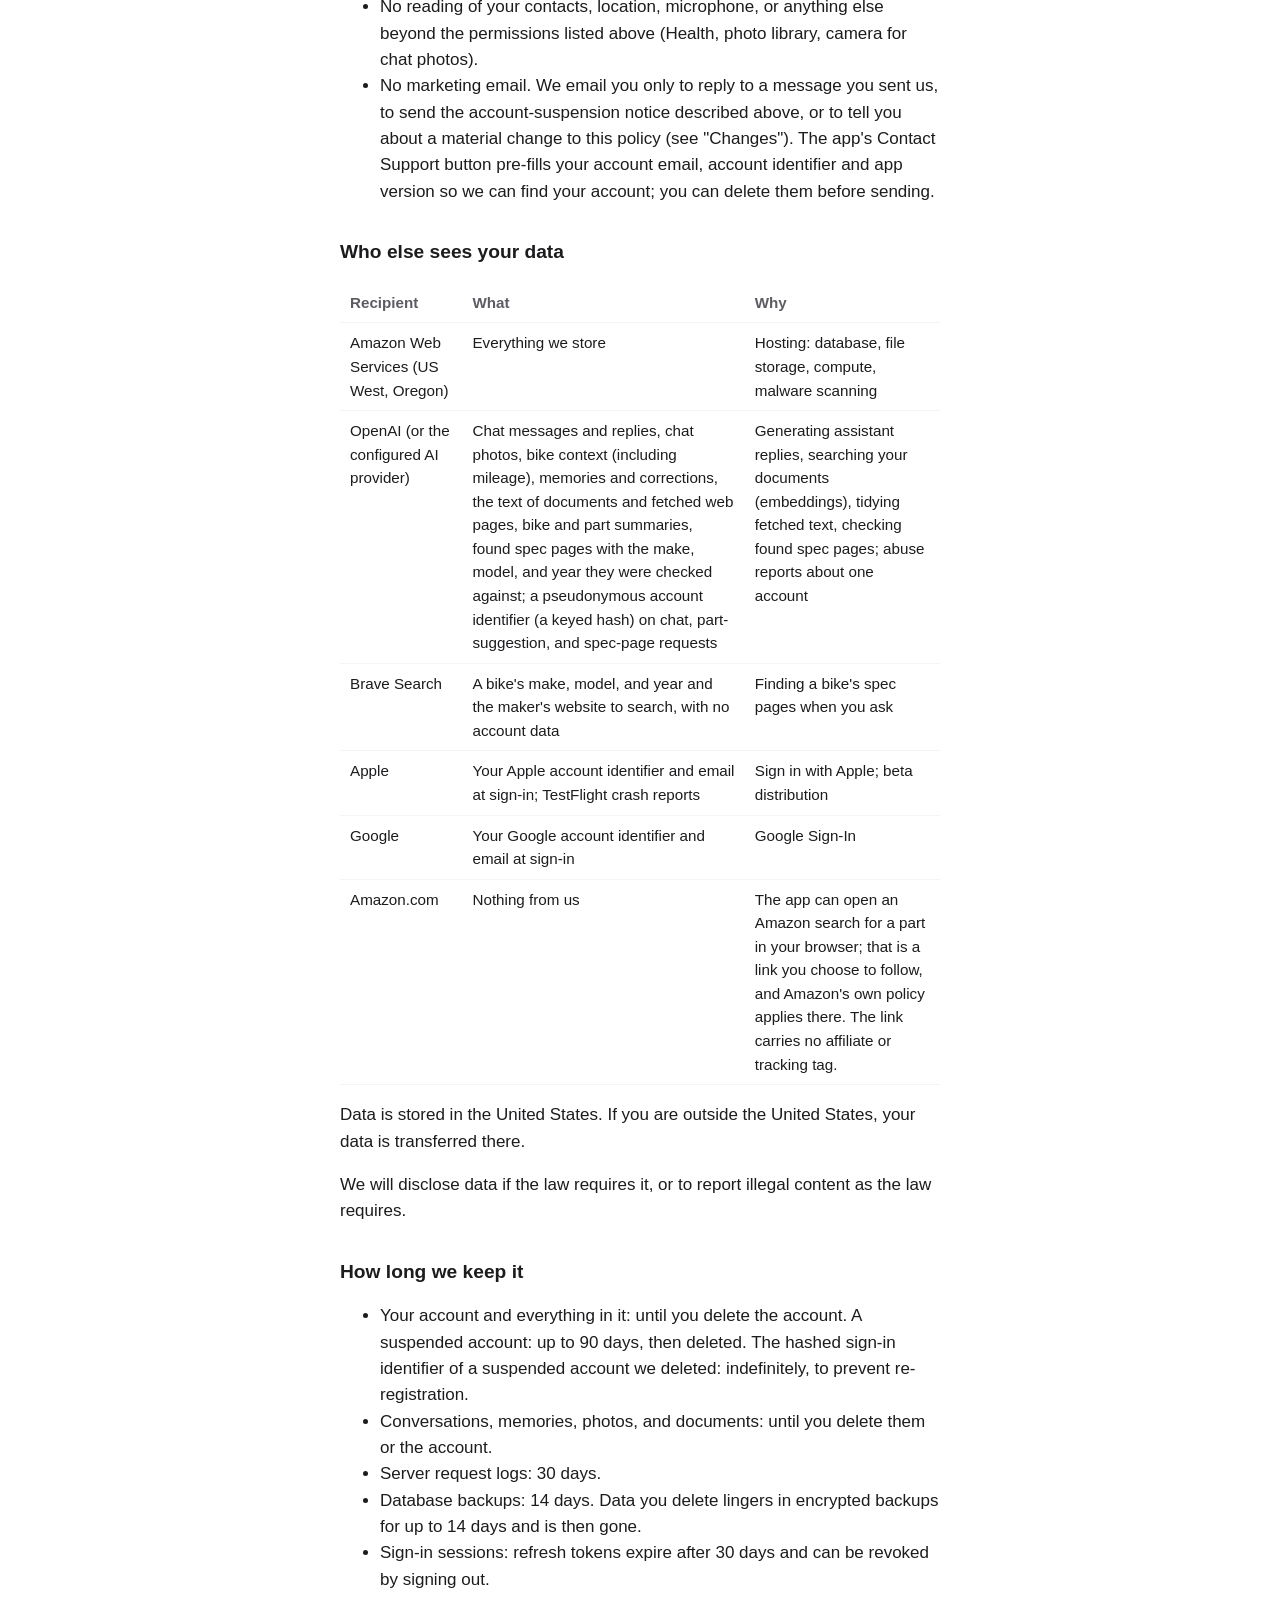
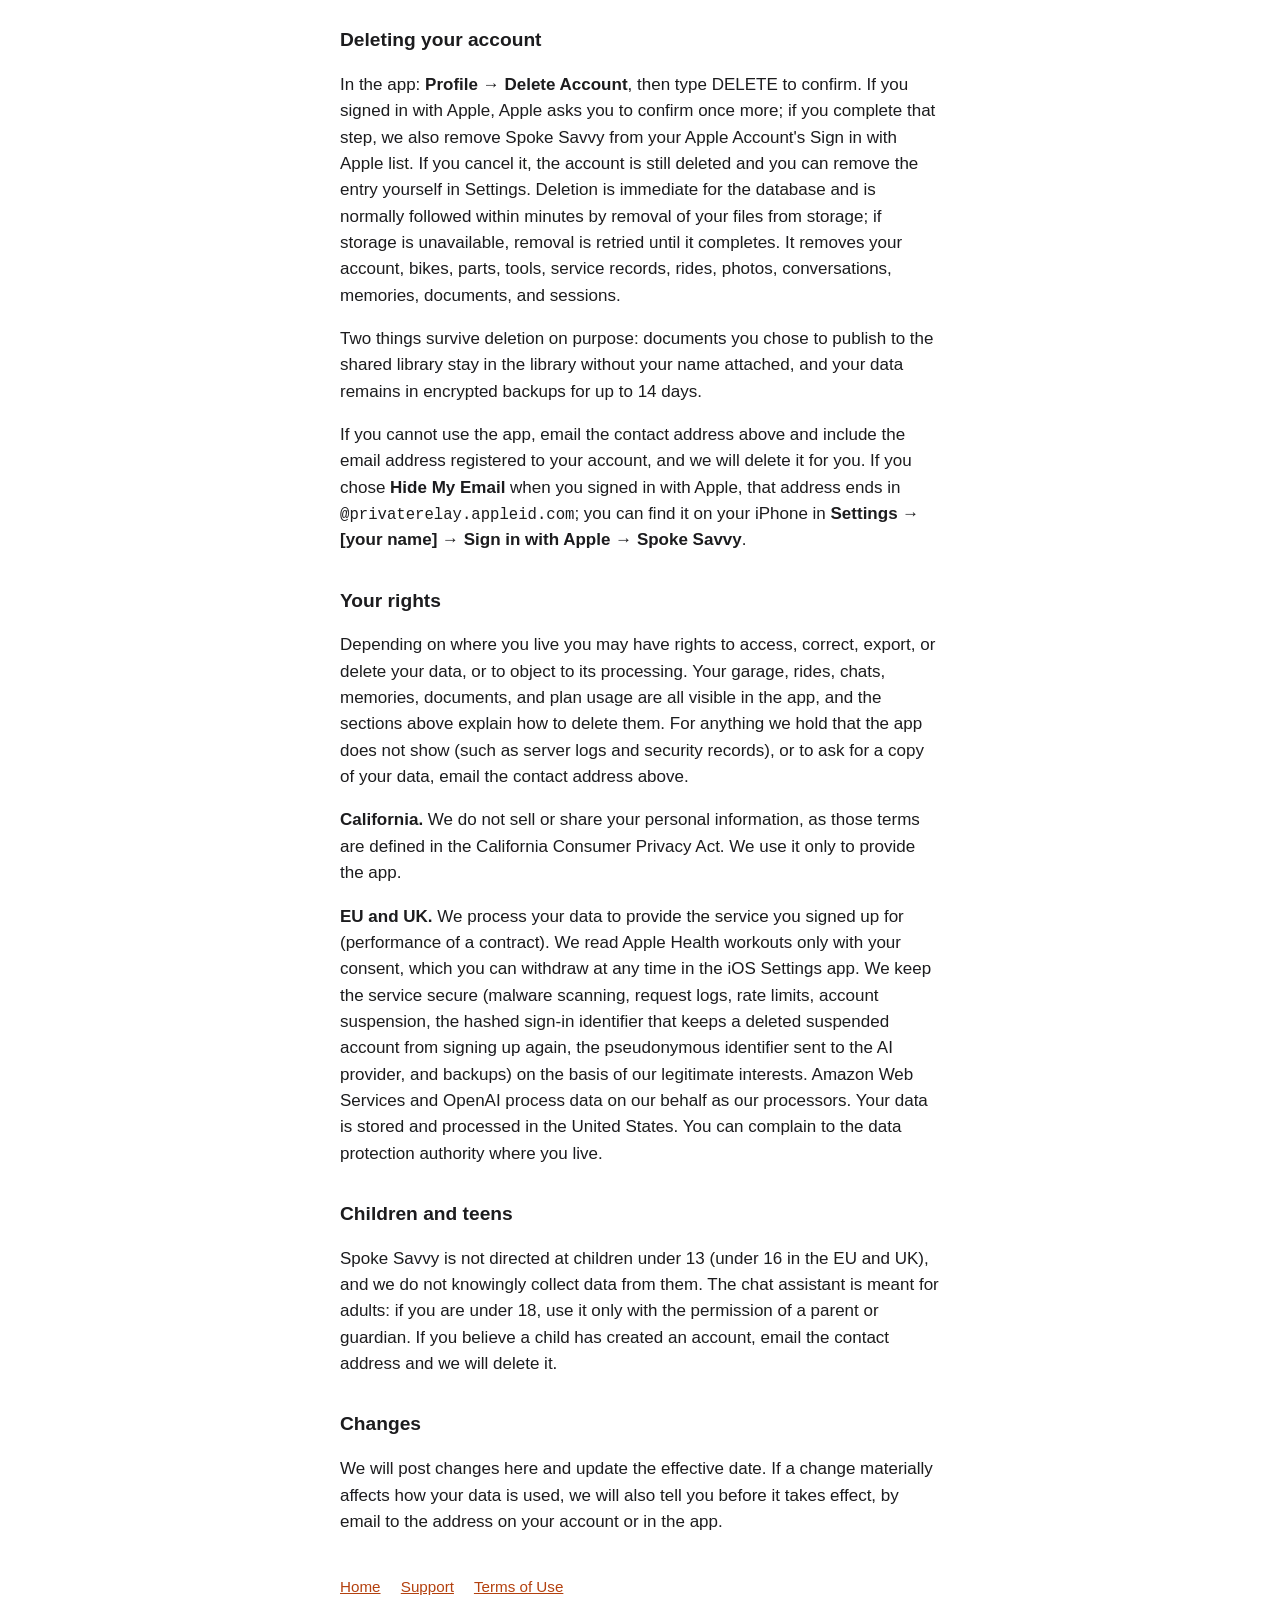
==== commit 06f6ee94: "privacy: re-render for server 0.7.65 / iOS 0.10.14 (spec-page lookup, Brave Search, email-only Apple" ====
--- a/privacy/index.html
+++ b/privacy/index.html
@@ -14,12 +14,12 @@
     <p><strong>Effective date:</strong> November 2, 2026<br>
 <strong>Who we are:</strong> Spoke Savvy is operated by Cyber Cortex LLC, a Colorado limited liability company.<br>
 <strong>Contact:</strong> <a href="mailto:support@spokesavvy.net">support@spokesavvy.net</a></p>
-    <p>This policy says what Spoke Savvy collects, why, where it goes, how long we keep it, and how to delete it. It is written to match what the app and service actually do as of server 0.7.60 / iOS 0.10.10. If the software changes in a way that affects your data, this document changes with it.</p>
+    <p>This policy says what Spoke Savvy collects, why, where it goes, how long we keep it, and how to delete it. It is written to match what the app and service actually do as of server 0.7.65 / iOS 0.10.14. If the software changes in a way that affects your data, this document changes with it.</p>
     <h2>The short version</h2>
     <ul><li>You sign in with Apple or Google. We keep the account identifier and the email address the provider gives us. We never see your password.</li><li>Your bikes, parts, tools, service history, rides, photos, documents, and chats are stored so the app can work. They are yours; deleting your account deletes them.</li><li>When you chat, the conversation and the bike context behind it are sent to an AI provider to generate the reply. The same provider also processes the text of documents and web pages you add, so the assistant can search them (details below).</li><li>Health data (cycling workouts) is read from Apple Health only if you allow it and is used only to track distance on your bikes. Your rides are never sent to the AI provider, never sold, and never used for advertising.</li><li>There are no ads, no trackers, no analytics SDKs, and no sale of data to anyone.</li><li>Uploaded files are scanned for malware.</li></ul>
     <h2>What we collect and why</h2>
     <h3>Account</h3>
-    <p>When you sign in with <strong>Sign in with Apple</strong> or <strong>Google Sign-In</strong>, the provider gives us a stable account identifier and, if you share it, your email address. We store those two things, a display name you can set yourself, and an optional profile photo. We do not receive or store your password, and we do not store the name Apple offers at first sign-in.</p>
+    <p>When you sign in with <strong>Sign in with Apple</strong> or <strong>Google Sign-In</strong>, the provider gives us a stable account identifier and, if you share it, your email address. We store those two things, a display name you can set yourself, and an optional profile photo. We do not receive or store your password. The app asks Apple only for your email address, not your name.</p>
     <p>Your email address is used to decide which plan limits and curator rights apply to your account and, rarely, to contact you about your account (see "Uploaded files" below). It is not used for marketing. We keep the address from your first sign-in and do not update it automatically; if it changes, email us.</p>
     <h3>Your garage</h3>
     <p>Everything you enter in the app is stored on our servers so it can follow you between devices: bikes (year, make, model, notes), components and consumables, tools, maintenance and service records, and the service-due status the app computes from them.</p>
@@ -33,9 +33,10 @@
     <h3>Documents</h3>
     <p>You can upload manuals and spec sheets (PDF, Word, or text) or give the app a web address to fetch. We extract the text so the assistant can quote it back to you, and we store the file and the extracted text. Documents you upload are private to you unless you choose to publish one to the shared library, in which case the file stays available to other riders even after you delete your account (see "Deleting your account").</p>
     <p>When you give the app a web address, our server fetches that page. The request carries no information about you.</p>
+    <p><strong>Finding spec pages.</strong> If you ask the app to find a bike's spec pages, our server searches the bike maker's own website for the bike's make, model, and year using the <strong>Brave Search</strong> API, then reads up to three of the pages it finds. Neither the search nor the page requests carry any information about you. To check that a page matches your bike, the AI provider is sent the bike's make, model, and year with the page's text (see "Chat and AI"). The pages found are kept with the bike until you look again or delete the bike; a page becomes one of your documents only when you choose it. Lookups have their own daily allowance, kept as a counter like the chat limit.</p>
     <h3>Chat and AI</h3>
-    <p>The assistant is powered by a third-party large language model. To answer you, we send the provider: your message, the earlier messages in the same conversation (including any photos attached to them), the details of the bike you are chatting about (make, model, notes, components, recent maintenance, service-due items), relevant passages from your documents and the shared library, and the "memories" described below. We do not send your name, email, account identifier, or Health data. Chat requests, the scope check we run on each message, the step that picks out memories, and requests to suggest parts for a bike do carry a pseudonymous identifier: a keyed one-way hash of your account identifier, from which the provider cannot recover it. It lets the provider tell us about abuse from one account without the whole service being cut off. The other requests described below carry no identifier.</p>
-    <p>The provider is <strong>OpenAI</strong> (via its API). Under OpenAI's API terms, data sent through the API is not used to train its models. OpenAI keeps abuse-monitoring logs, which can include the messages we send, for up to 30 days, unless the law requires longer. We also send the same provider, to compute "embeddings" (numeric fingerprints used to find relevant passages) or to tidy and check text: your messages and the assistant's replies, your memories and corrections, the full text of documents you upload or link (once, when they are added), the text of web pages you ask us to fetch, and a short summary of each bike and part you add (year, make, model, nickname, notes, recent service). When you ask the app to suggest parts for a bike, the text of that bike's documents is sent too.</p>
+    <p>The assistant is powered by a third-party large language model. To answer you, we send the provider: your message, the earlier messages in the same conversation (including any photos attached to them), the details of the bike you are chatting about (make, model, notes, components, recent maintenance, service-due items), relevant passages from your documents and the shared library, and the "memories" described below. We do not send your name, email, account identifier, or Health data. Chat requests, the scope check we run on each message, the step that picks out memories, requests to suggest parts for a bike, and the check that a found spec page matches your bike do carry a pseudonymous identifier: a keyed one-way hash of your account identifier, from which the provider cannot recover it. It lets the provider tell us about abuse from one account without the whole service being cut off. The other requests described below carry no identifier.</p>
+    <p>The provider is <strong>OpenAI</strong> (via its API). Under OpenAI's API terms, data sent through the API is not used to train its models. OpenAI keeps abuse-monitoring logs, which can include the messages we send, for up to 30 days, unless the law requires longer. We also send the same provider, to compute "embeddings" (numeric fingerprints used to find relevant passages) or to tidy and check text: your messages and the assistant's replies, your memories and corrections, the full text of documents you upload or link (once, when they are added), the text of web pages you ask us to fetch, and a short summary of each bike and part you add (year, make, model, nickname, notes, recent service). When you ask the app to suggest parts for a bike, the text of that bike's documents is sent too. When you ask it to find a bike's spec pages, the bike's make, model, and year are sent with the text of each page found.</p>
     <p><strong>Memories.</strong> After each chat turn, the assistant notes durable facts you stated about yourself or your bikes (for example, "rides mostly gravel" or "prefers tubeless") so it does not have to ask again. These are short, are tied to your account or a specific bike, can be viewed and deleted from the Memories screen inside a chat, and are deleted with the conversation, bike, or account they belong to. Thumbs-down feedback on an answer is saved the same way so the assistant can correct itself.</p>
     <p><strong>Limits.</strong> Each account has a message allowance per rolling five-hour window; its size depends on your plan. We keep only a counter and the time the window started, not a per-message ledger. Server logs record the size of each reply (a token count) with your account identifier for 30 days (see "Technical and operational data").</p>
     <h3>Uploaded files: malware scanning and acceptable use</h3>
@@ -44,11 +45,11 @@
     <ol><li>Files you upload may be scanned automatically for malware.</li><li>You will not upload files you know to be malicious.</li><li>You will not upload illegal content.</li><li>Accounts whose uploads are repeatedly flagged may be suspended.</li></ol>
     <p>In practice: a first flagged upload results in no action beyond the file being refused. A second flagged upload within 30 days suspends the account, and you will receive one email from the operator saying so. A suspended account cannot be opened or deleted from the app. We keep its data for up to 90 days as a record of the incident and then delete it; you can ask us by email to delete it sooner. When we delete it, we keep one thing: a scrambled (hashed) form of the Apple or Google sign-in identifier it used, so that account can't be used to sign up again. We keep no email address, name or other data with it.</p>
     <h3>Technical and operational data</h3>
-    <p>Our servers keep request logs for 30 days to diagnose problems: the time, the endpoint, the response code, your device's network address and its app and system identification string, and for some events your account identifier or the web address you asked us to fetch. Logs never contain message text, memories, or file contents. Sign-in attempts are rate-limited by network address. Crash reports and screenshots you send through TestFlight go to Apple and are shared with us under Apple's TestFlight terms.</p>
+    <p>Our servers keep request logs for 30 days to diagnose problems: the time, the endpoint, the response code, your device's network address and its app and system identification string, and for some events your account identifier, the web address you asked us to fetch, or the make of a bike whose spec pages you looked up. Logs never contain message text, memories, or file contents. Sign-in attempts are rate-limited by network address. Crash reports and screenshots you send through TestFlight go to Apple and are shared with us under Apple's TestFlight terms.</p>
     <h2>What we do not do</h2>
     <ul><li>No advertising, no advertising identifiers, no cross-app tracking.</li><li>No analytics or crash-reporting SDKs in the app.</li><li>No sale, rental, or sharing of your data with data brokers or marketers.</li><li>No reading of your contacts, location, microphone, or anything else beyond the permissions listed above (Health, photo library, camera for chat photos).</li><li>No marketing email. We email you only to reply to a message you sent us, to send the account-suspension notice described above, or to tell you about a material change to this policy (see "Changes"). The app's Contact Support button pre-fills your account email, account identifier and app version so we can find your account; you can delete them before sending.</li></ul>
     <h2>Who else sees your data</h2>
-    <div class="table"><table><thead><tr><th>Recipient</th><th>What</th><th>Why</th></tr></thead><tbody><tr><td>Amazon Web Services (US West, Oregon)</td><td>Everything we store</td><td>Hosting: database, file storage, compute, malware scanning</td></tr><tr><td>OpenAI (or the configured AI provider)</td><td>Chat messages and replies, chat photos, bike context (including mileage), memories and corrections, the text of documents and fetched web pages, bike and part summaries; a pseudonymous account identifier (a keyed hash) on chat and part-suggestion requests</td><td>Generating assistant replies, searching your documents (embeddings), tidying fetched text; abuse reports about one account</td></tr><tr><td>Apple</td><td>Your Apple account identifier and email at sign-in; TestFlight crash reports</td><td>Sign in with Apple; beta distribution</td></tr><tr><td>Google</td><td>Your Google account identifier and email at sign-in</td><td>Google Sign-In</td></tr><tr><td>Amazon.com</td><td>Nothing from us</td><td>The app can open an Amazon search for a part in your browser; that is a link you choose to follow, and Amazon's own policy applies there. The link carries no affiliate or tracking tag.</td></tr></tbody></table></div>
+    <div class="table"><table><thead><tr><th>Recipient</th><th>What</th><th>Why</th></tr></thead><tbody><tr><td>Amazon Web Services (US West, Oregon)</td><td>Everything we store</td><td>Hosting: database, file storage, compute, malware scanning</td></tr><tr><td>OpenAI (or the configured AI provider)</td><td>Chat messages and replies, chat photos, bike context (including mileage), memories and corrections, the text of documents and fetched web pages, bike and part summaries, found spec pages with the make, model, and year they were checked against; a pseudonymous account identifier (a keyed hash) on chat, part-suggestion, and spec-page requests</td><td>Generating assistant replies, searching your documents (embeddings), tidying fetched text, checking found spec pages; abuse reports about one account</td></tr><tr><td>Brave Search</td><td>A bike's make, model, and year and the maker's website to search, with no account data</td><td>Finding a bike's spec pages when you ask</td></tr><tr><td>Apple</td><td>Your Apple account identifier and email at sign-in; TestFlight crash reports</td><td>Sign in with Apple; beta distribution</td></tr><tr><td>Google</td><td>Your Google account identifier and email at sign-in</td><td>Google Sign-In</td></tr><tr><td>Amazon.com</td><td>Nothing from us</td><td>The app can open an Amazon search for a part in your browser; that is a link you choose to follow, and Amazon's own policy applies there. The link carries no affiliate or tracking tag.</td></tr></tbody></table></div>
     <p>Data is stored in the United States. If you are outside the United States, your data is transferred there.</p>
     <p>We will disclose data if the law requires it, or to report illegal content as the law requires.</p>
     <h2>How long we keep it</h2>
@@ -60,7 +61,7 @@
     <h2>Your rights</h2>
     <p>Depending on where you live you may have rights to access, correct, export, or delete your data, or to object to its processing. Your garage, rides, chats, memories, documents, and plan usage are all visible in the app, and the sections above explain how to delete them. For anything we hold that the app does not show (such as server logs and security records), or to ask for a copy of your data, email the contact address above.</p>
     <p><strong>California.</strong> We do not sell or share your personal information, as those terms are defined in the California Consumer Privacy Act. We use it only to provide the app.</p>
-    <p><strong>EU and UK.</strong> We process your data to provide the service you signed up for (performance of a contract). We read Apple Health workouts only with your consent, which you can withdraw at any time in the iOS Settings app. We keep the service secure (malware scanning, request logs, rate limits, account suspension, the pseudonymous identifier sent to the AI provider, and backups) on the basis of our legitimate interests. Amazon Web Services and OpenAI process data on our behalf as our processors. Your data is stored and processed in the United States. You can complain to the data protection authority where you live.</p>
+    <p><strong>EU and UK.</strong> We process your data to provide the service you signed up for (performance of a contract). We read Apple Health workouts only with your consent, which you can withdraw at any time in the iOS Settings app. We keep the service secure (malware scanning, request logs, rate limits, account suspension, the hashed sign-in identifier that keeps a deleted suspended account from signing up again, the pseudonymous identifier sent to the AI provider, and backups) on the basis of our legitimate interests. Amazon Web Services and OpenAI process data on our behalf as our processors. Your data is stored and processed in the United States. You can complain to the data protection authority where you live.</p>
     <h2>Children and teens</h2>
     <p>Spoke Savvy is not directed at children under 13 (under 16 in the EU and UK), and we do not knowingly collect data from them. The chat assistant is meant for adults: if you are under 18, use it only with the permission of a parent or guardian. If you believe a child has created an account, email the contact address and we will delete it.</p>
     <h2>Changes</h2>
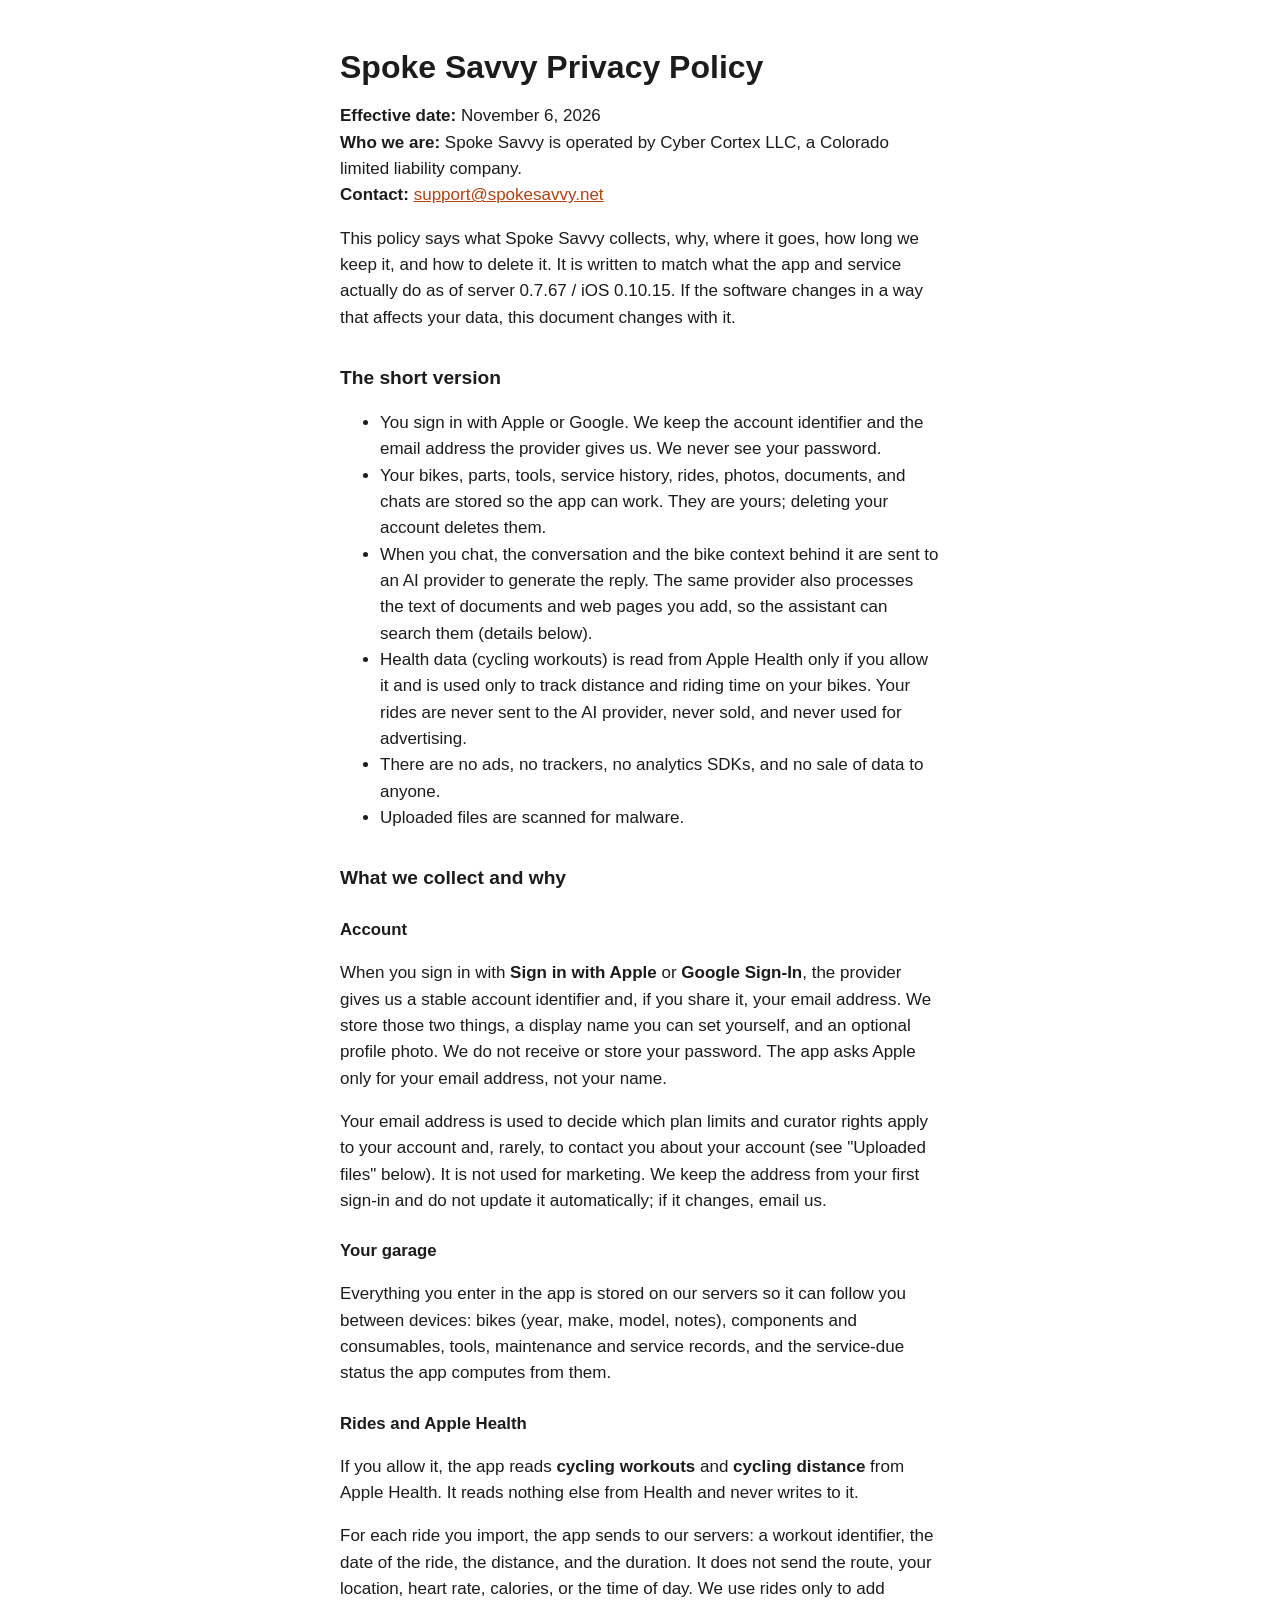
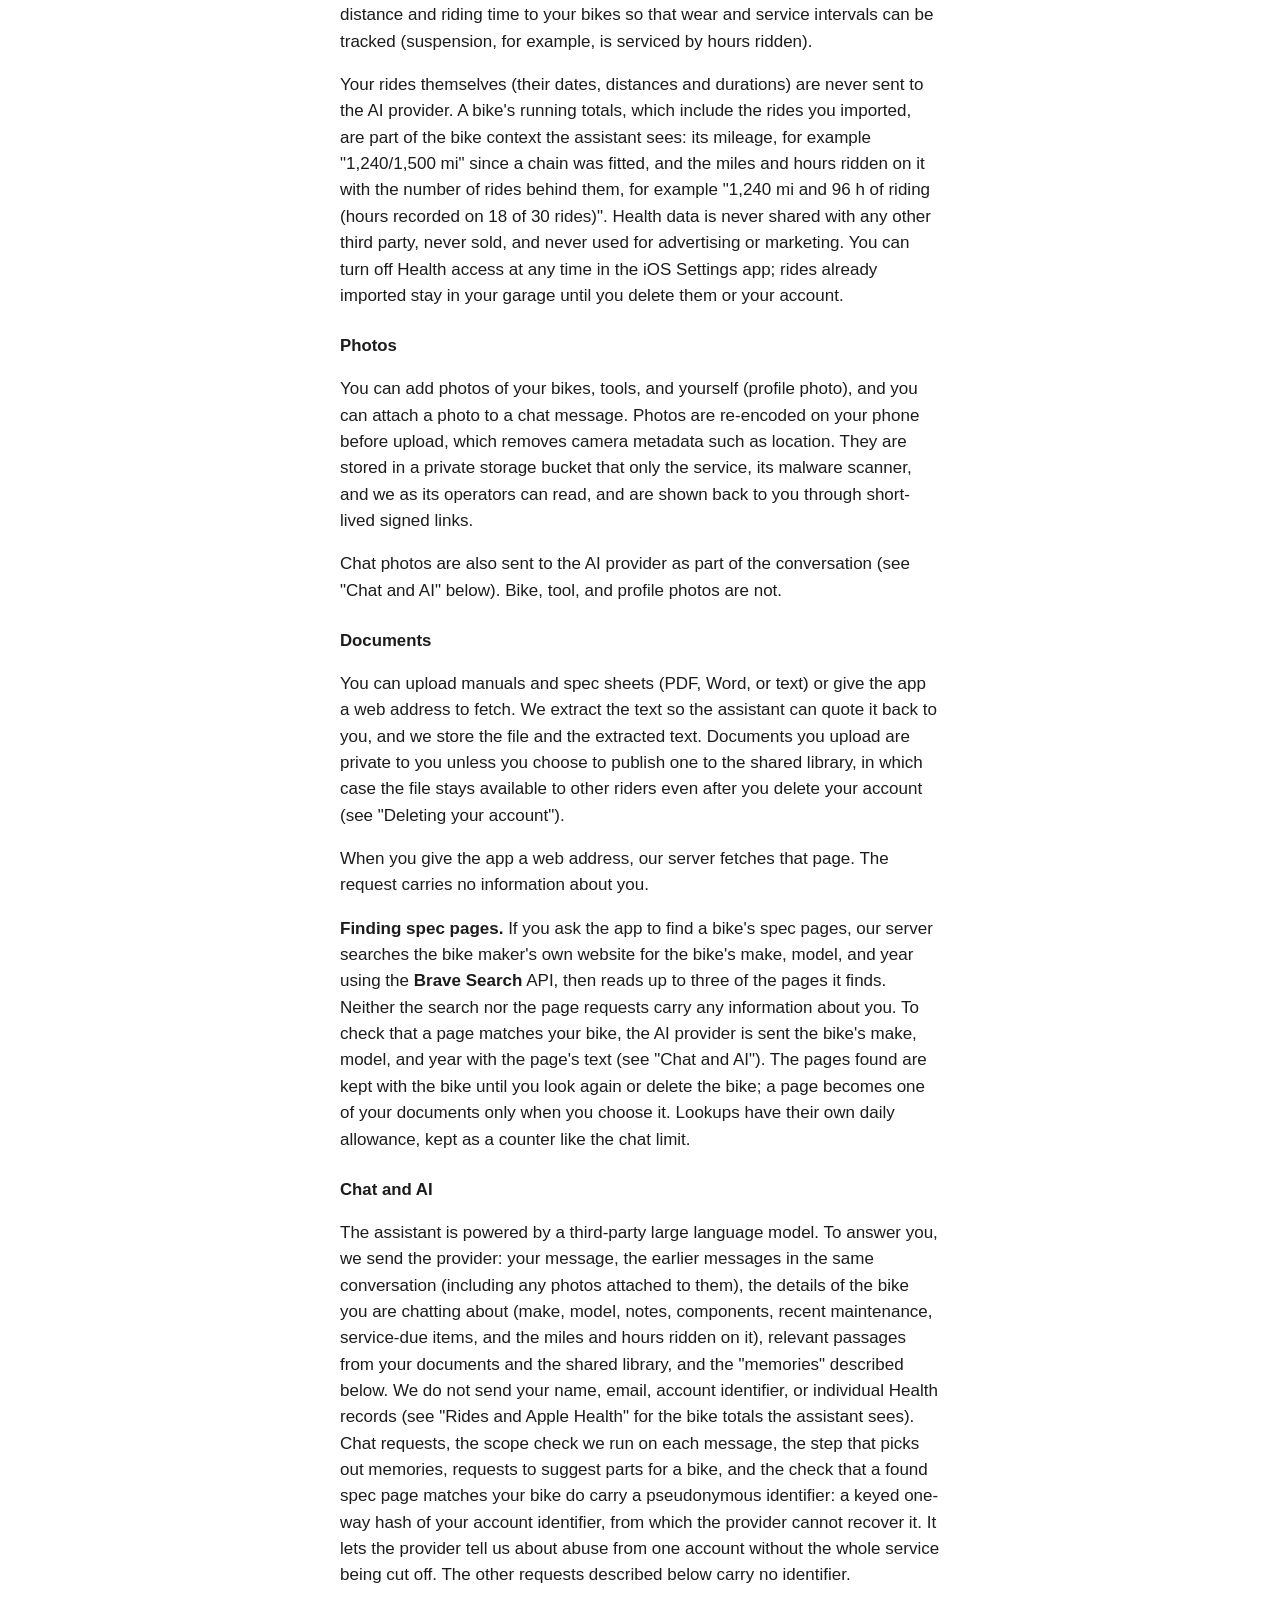
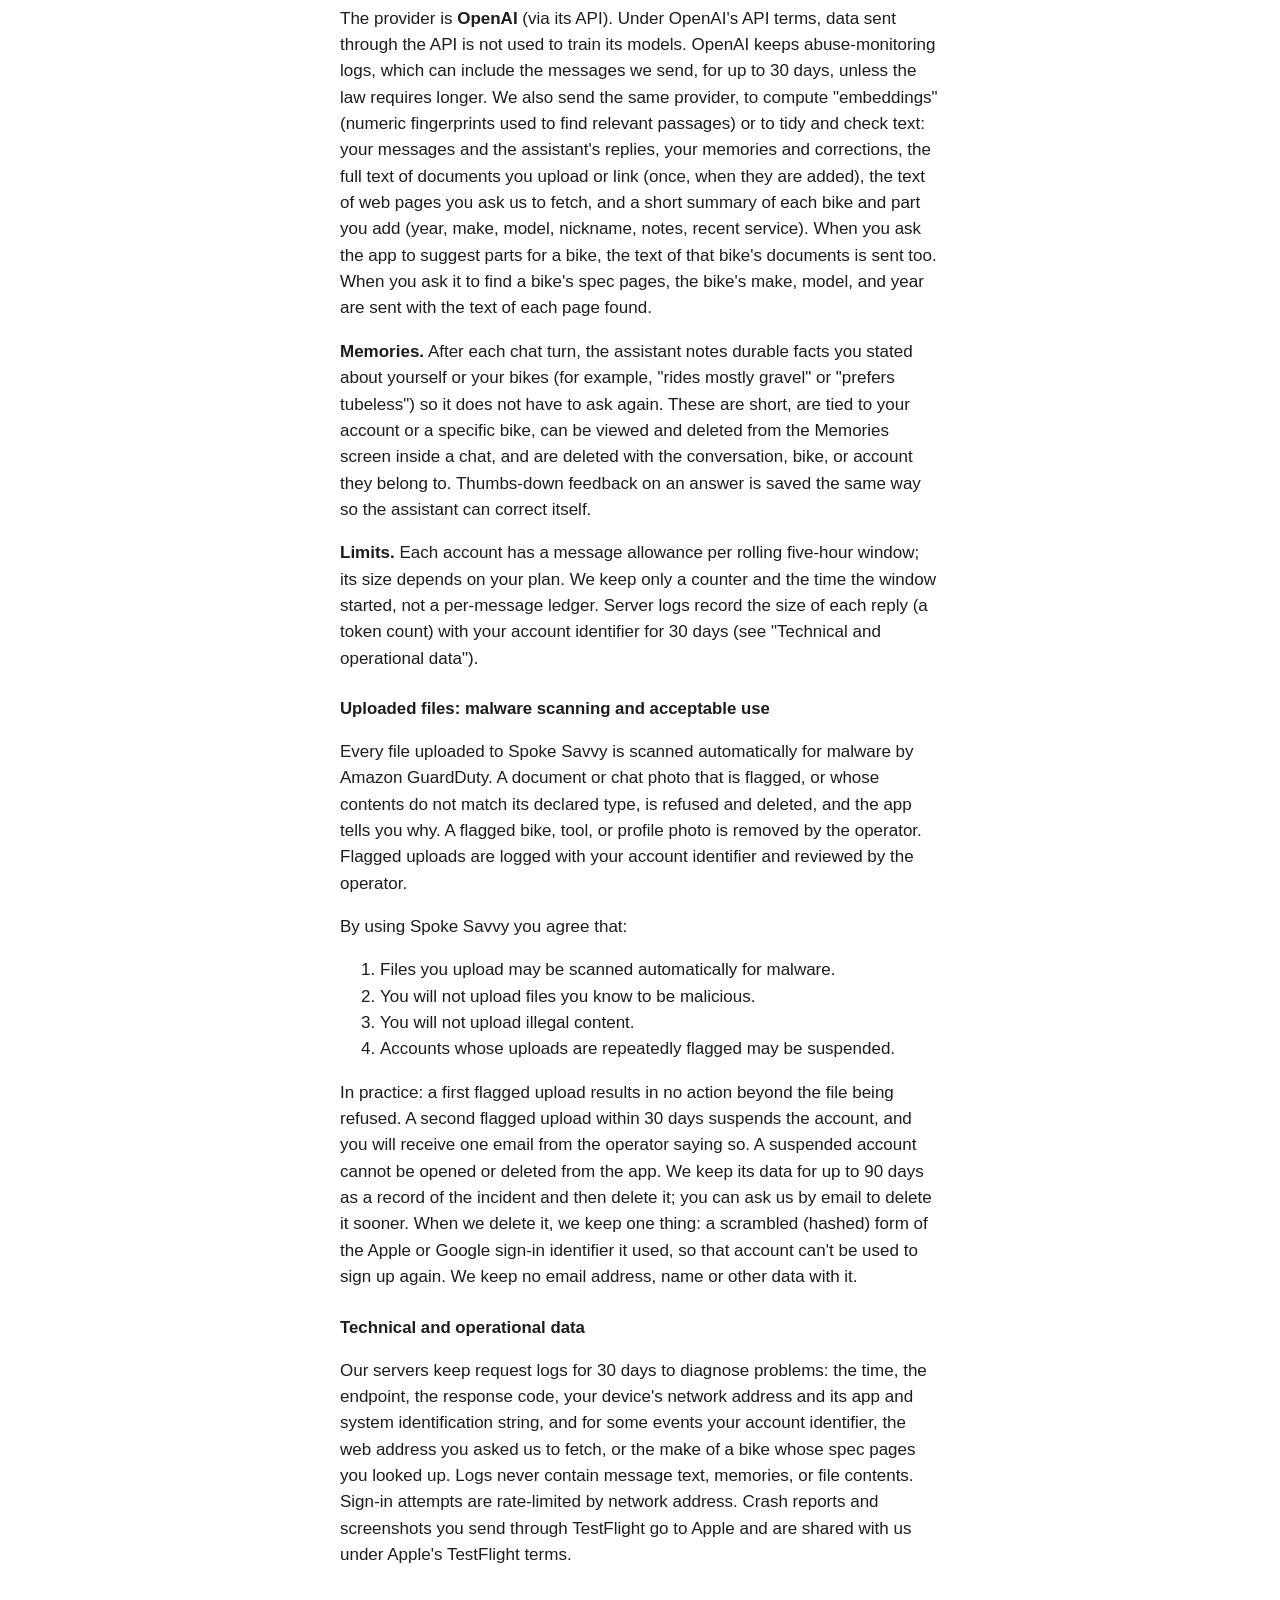
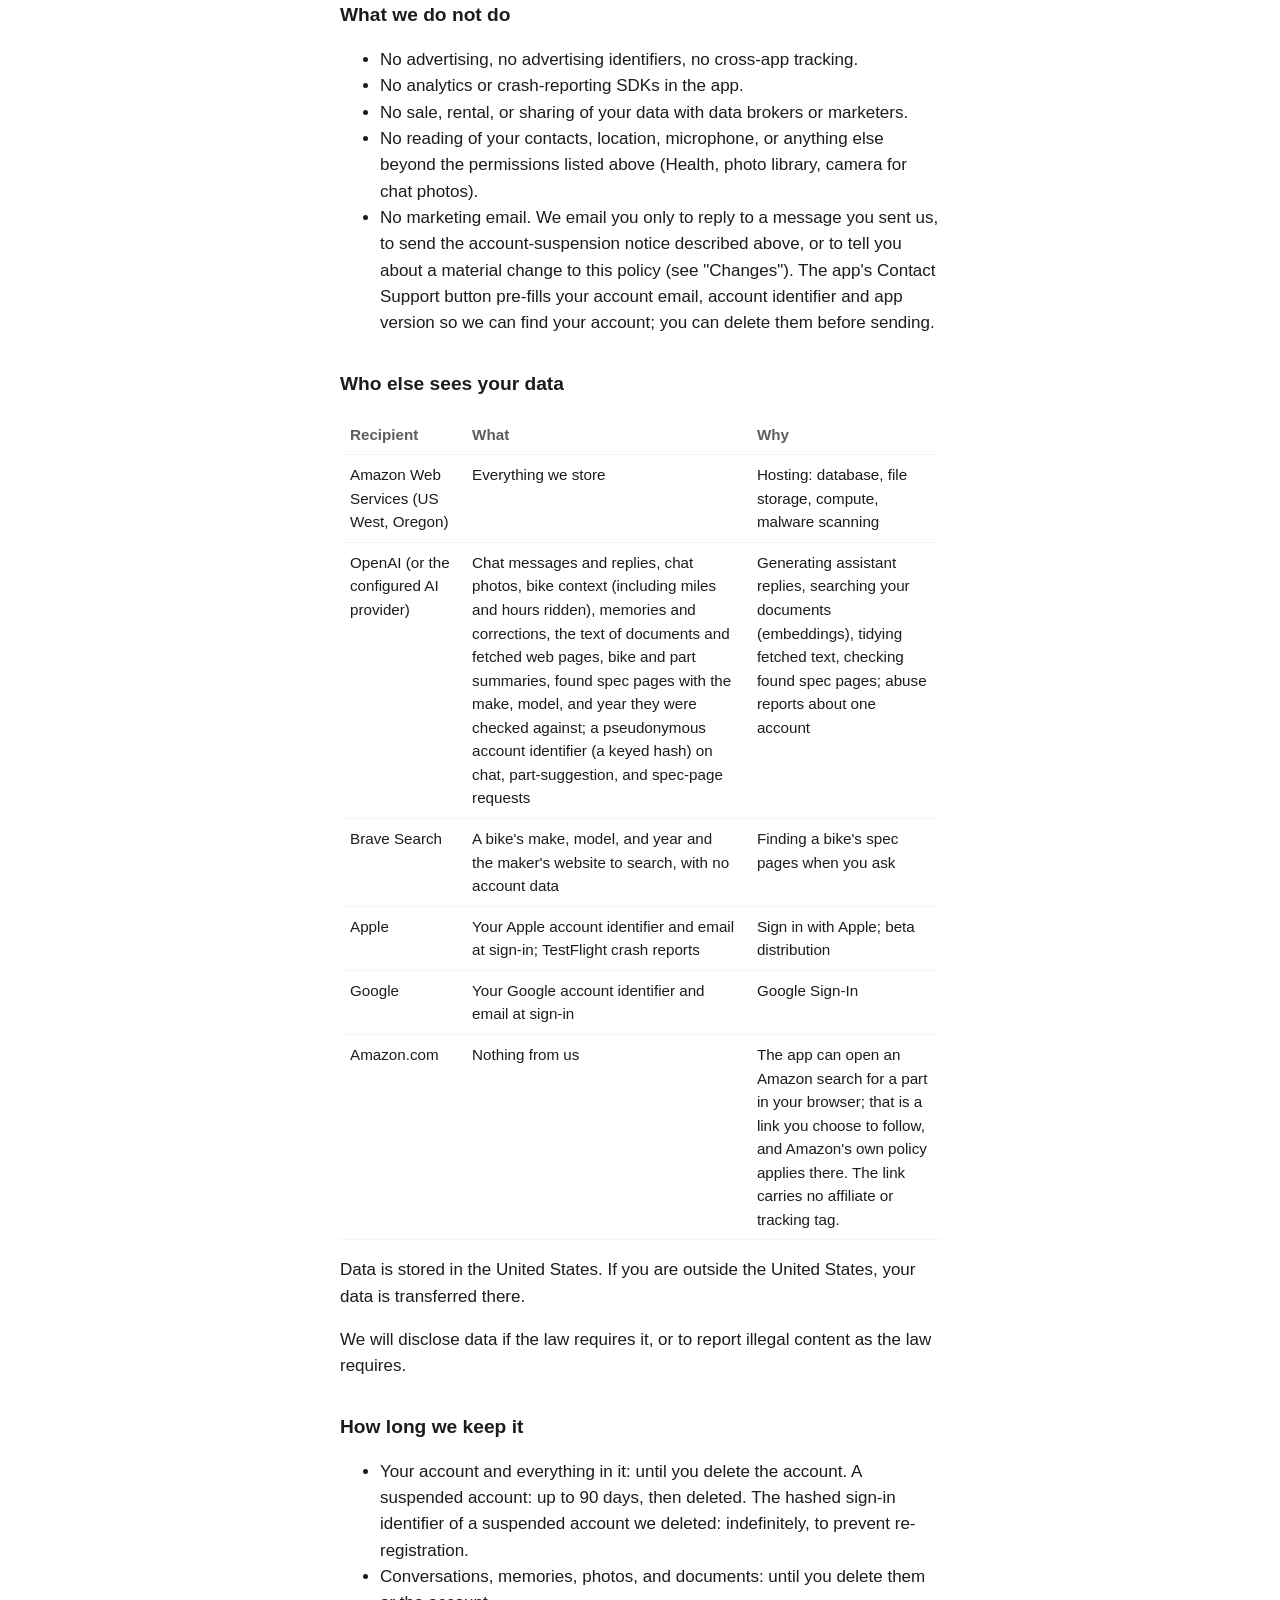
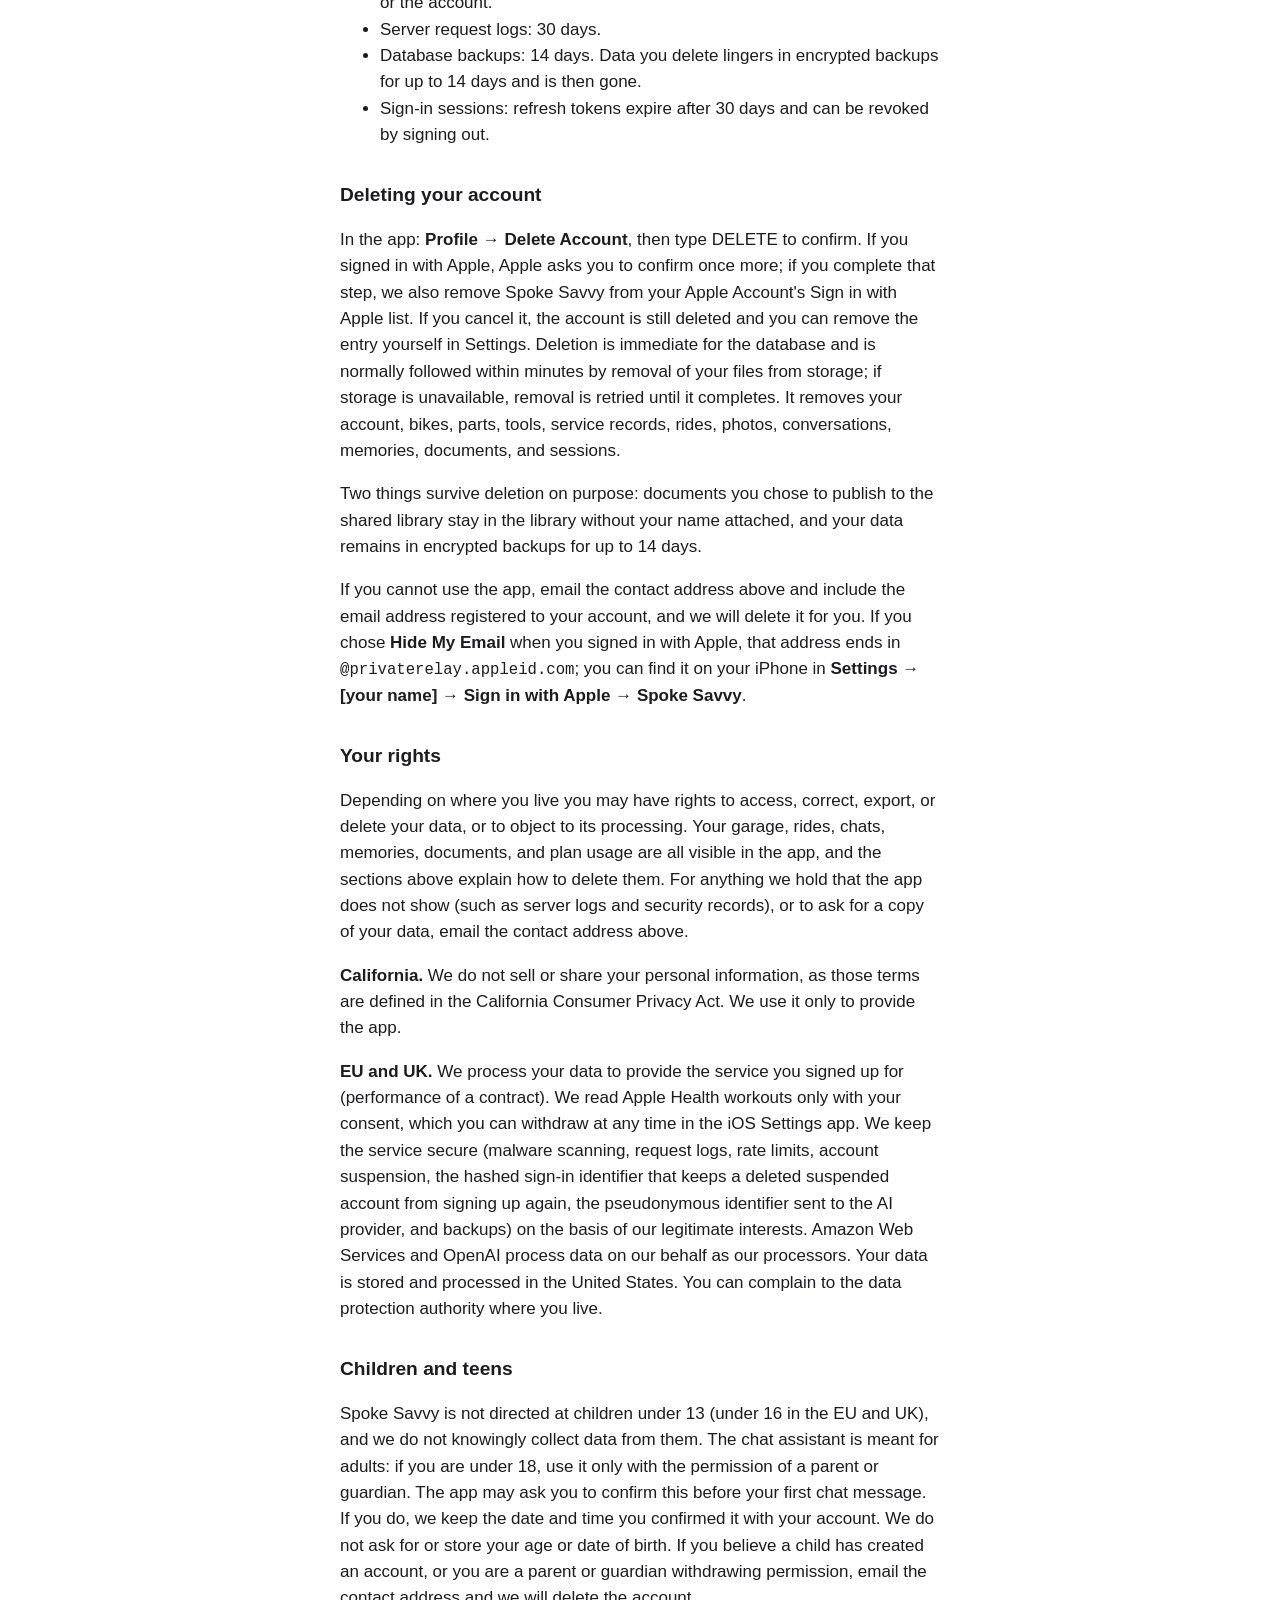
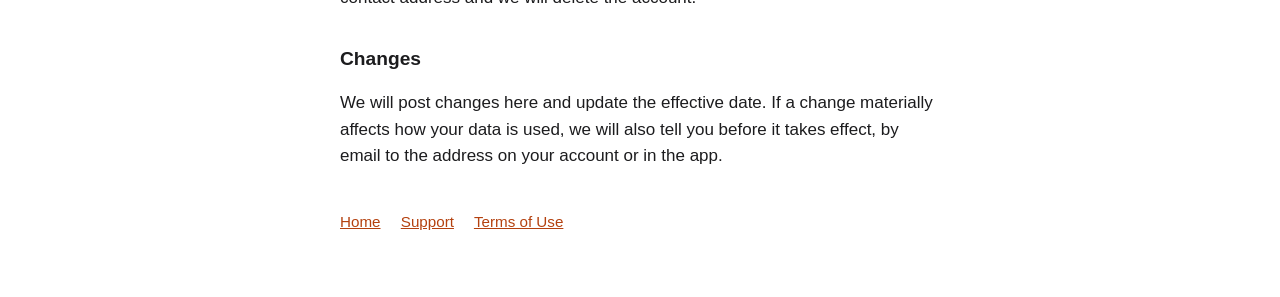
==== commit b3d1ce68: "privacy: chat age confirmation (spoke-savvy #510) and ridden hours (#532), effective November 6, 202" ====
--- a/privacy/index.html
+++ b/privacy/index.html
@@ -11,12 +11,12 @@
   <main>
     <!-- Rendered by tools/render_policy.py from docs/legal/privacy-policy.md in s34gull/spoke-savvy. Edit that file, then re-render. -->
     <h1>Spoke Savvy Privacy Policy</h1>
-    <p><strong>Effective date:</strong> November 2, 2026<br>
+    <p><strong>Effective date:</strong> November 6, 2026<br>
 <strong>Who we are:</strong> Spoke Savvy is operated by Cyber Cortex LLC, a Colorado limited liability company.<br>
 <strong>Contact:</strong> <a href="mailto:support@spokesavvy.net">support@spokesavvy.net</a></p>
-    <p>This policy says what Spoke Savvy collects, why, where it goes, how long we keep it, and how to delete it. It is written to match what the app and service actually do as of server 0.7.65 / iOS 0.10.14. If the software changes in a way that affects your data, this document changes with it.</p>
+    <p>This policy says what Spoke Savvy collects, why, where it goes, how long we keep it, and how to delete it. It is written to match what the app and service actually do as of server 0.7.67 / iOS 0.10.15. If the software changes in a way that affects your data, this document changes with it.</p>
     <h2>The short version</h2>
-    <ul><li>You sign in with Apple or Google. We keep the account identifier and the email address the provider gives us. We never see your password.</li><li>Your bikes, parts, tools, service history, rides, photos, documents, and chats are stored so the app can work. They are yours; deleting your account deletes them.</li><li>When you chat, the conversation and the bike context behind it are sent to an AI provider to generate the reply. The same provider also processes the text of documents and web pages you add, so the assistant can search them (details below).</li><li>Health data (cycling workouts) is read from Apple Health only if you allow it and is used only to track distance on your bikes. Your rides are never sent to the AI provider, never sold, and never used for advertising.</li><li>There are no ads, no trackers, no analytics SDKs, and no sale of data to anyone.</li><li>Uploaded files are scanned for malware.</li></ul>
+    <ul><li>You sign in with Apple or Google. We keep the account identifier and the email address the provider gives us. We never see your password.</li><li>Your bikes, parts, tools, service history, rides, photos, documents, and chats are stored so the app can work. They are yours; deleting your account deletes them.</li><li>When you chat, the conversation and the bike context behind it are sent to an AI provider to generate the reply. The same provider also processes the text of documents and web pages you add, so the assistant can search them (details below).</li><li>Health data (cycling workouts) is read from Apple Health only if you allow it and is used only to track distance and riding time on your bikes. Your rides are never sent to the AI provider, never sold, and never used for advertising.</li><li>There are no ads, no trackers, no analytics SDKs, and no sale of data to anyone.</li><li>Uploaded files are scanned for malware.</li></ul>
     <h2>What we collect and why</h2>
     <h3>Account</h3>
     <p>When you sign in with <strong>Sign in with Apple</strong> or <strong>Google Sign-In</strong>, the provider gives us a stable account identifier and, if you share it, your email address. We store those two things, a display name you can set yourself, and an optional profile photo. We do not receive or store your password. The app asks Apple only for your email address, not your name.</p>
@@ -25,8 +25,8 @@
     <p>Everything you enter in the app is stored on our servers so it can follow you between devices: bikes (year, make, model, notes), components and consumables, tools, maintenance and service records, and the service-due status the app computes from them.</p>
     <h3>Rides and Apple Health</h3>
     <p>If you allow it, the app reads <strong>cycling workouts</strong> and <strong>cycling distance</strong> from Apple Health. It reads nothing else from Health and never writes to it.</p>
-    <p>For each ride you import, the app sends to our servers: a workout identifier, the date of the ride, the distance, and the duration. It does not send the route, your location, heart rate, calories, or the time of day. We use rides only to add distance to your bikes so that wear and service intervals can be tracked.</p>
-    <p>Your rides themselves (their dates, distances and durations) are never sent to the AI provider. A bike's running mileage, which includes the distance of rides you imported, is part of the bike context the assistant sees, for example "1,240/1,500 mi" since a chain was fitted. Health data is never shared with any other third party, never sold, and never used for advertising or marketing. You can turn off Health access at any time in the iOS Settings app; rides already imported stay in your garage until you delete them or your account.</p>
+    <p>For each ride you import, the app sends to our servers: a workout identifier, the date of the ride, the distance, and the duration. It does not send the route, your location, heart rate, calories, or the time of day. We use rides only to add distance and riding time to your bikes so that wear and service intervals can be tracked (suspension, for example, is serviced by hours ridden).</p>
+    <p>Your rides themselves (their dates, distances and durations) are never sent to the AI provider. A bike's running totals, which include the rides you imported, are part of the bike context the assistant sees: its mileage, for example "1,240/1,500 mi" since a chain was fitted, and the miles and hours ridden on it with the number of rides behind them, for example "1,240 mi and 96 h of riding (hours recorded on 18 of 30 rides)". Health data is never shared with any other third party, never sold, and never used for advertising or marketing. You can turn off Health access at any time in the iOS Settings app; rides already imported stay in your garage until you delete them or your account.</p>
     <h3>Photos</h3>
     <p>You can add photos of your bikes, tools, and yourself (profile photo), and you can attach a photo to a chat message. Photos are re-encoded on your phone before upload, which removes camera metadata such as location. They are stored in a private storage bucket that only the service, its malware scanner, and we as its operators can read, and are shown back to you through short-lived signed links.</p>
     <p>Chat photos are also sent to the AI provider as part of the conversation (see "Chat and AI" below). Bike, tool, and profile photos are not.</p>
@@ -35,7 +35,7 @@
     <p>When you give the app a web address, our server fetches that page. The request carries no information about you.</p>
     <p><strong>Finding spec pages.</strong> If you ask the app to find a bike's spec pages, our server searches the bike maker's own website for the bike's make, model, and year using the <strong>Brave Search</strong> API, then reads up to three of the pages it finds. Neither the search nor the page requests carry any information about you. To check that a page matches your bike, the AI provider is sent the bike's make, model, and year with the page's text (see "Chat and AI"). The pages found are kept with the bike until you look again or delete the bike; a page becomes one of your documents only when you choose it. Lookups have their own daily allowance, kept as a counter like the chat limit.</p>
     <h3>Chat and AI</h3>
-    <p>The assistant is powered by a third-party large language model. To answer you, we send the provider: your message, the earlier messages in the same conversation (including any photos attached to them), the details of the bike you are chatting about (make, model, notes, components, recent maintenance, service-due items), relevant passages from your documents and the shared library, and the "memories" described below. We do not send your name, email, account identifier, or Health data. Chat requests, the scope check we run on each message, the step that picks out memories, requests to suggest parts for a bike, and the check that a found spec page matches your bike do carry a pseudonymous identifier: a keyed one-way hash of your account identifier, from which the provider cannot recover it. It lets the provider tell us about abuse from one account without the whole service being cut off. The other requests described below carry no identifier.</p>
+    <p>The assistant is powered by a third-party large language model. To answer you, we send the provider: your message, the earlier messages in the same conversation (including any photos attached to them), the details of the bike you are chatting about (make, model, notes, components, recent maintenance, service-due items, and the miles and hours ridden on it), relevant passages from your documents and the shared library, and the "memories" described below. We do not send your name, email, account identifier, or individual Health records (see "Rides and Apple Health" for the bike totals the assistant sees). Chat requests, the scope check we run on each message, the step that picks out memories, requests to suggest parts for a bike, and the check that a found spec page matches your bike do carry a pseudonymous identifier: a keyed one-way hash of your account identifier, from which the provider cannot recover it. It lets the provider tell us about abuse from one account without the whole service being cut off. The other requests described below carry no identifier.</p>
     <p>The provider is <strong>OpenAI</strong> (via its API). Under OpenAI's API terms, data sent through the API is not used to train its models. OpenAI keeps abuse-monitoring logs, which can include the messages we send, for up to 30 days, unless the law requires longer. We also send the same provider, to compute "embeddings" (numeric fingerprints used to find relevant passages) or to tidy and check text: your messages and the assistant's replies, your memories and corrections, the full text of documents you upload or link (once, when they are added), the text of web pages you ask us to fetch, and a short summary of each bike and part you add (year, make, model, nickname, notes, recent service). When you ask the app to suggest parts for a bike, the text of that bike's documents is sent too. When you ask it to find a bike's spec pages, the bike's make, model, and year are sent with the text of each page found.</p>
     <p><strong>Memories.</strong> After each chat turn, the assistant notes durable facts you stated about yourself or your bikes (for example, "rides mostly gravel" or "prefers tubeless") so it does not have to ask again. These are short, are tied to your account or a specific bike, can be viewed and deleted from the Memories screen inside a chat, and are deleted with the conversation, bike, or account they belong to. Thumbs-down feedback on an answer is saved the same way so the assistant can correct itself.</p>
     <p><strong>Limits.</strong> Each account has a message allowance per rolling five-hour window; its size depends on your plan. We keep only a counter and the time the window started, not a per-message ledger. Server logs record the size of each reply (a token count) with your account identifier for 30 days (see "Technical and operational data").</p>
@@ -49,7 +49,7 @@
     <h2>What we do not do</h2>
     <ul><li>No advertising, no advertising identifiers, no cross-app tracking.</li><li>No analytics or crash-reporting SDKs in the app.</li><li>No sale, rental, or sharing of your data with data brokers or marketers.</li><li>No reading of your contacts, location, microphone, or anything else beyond the permissions listed above (Health, photo library, camera for chat photos).</li><li>No marketing email. We email you only to reply to a message you sent us, to send the account-suspension notice described above, or to tell you about a material change to this policy (see "Changes"). The app's Contact Support button pre-fills your account email, account identifier and app version so we can find your account; you can delete them before sending.</li></ul>
     <h2>Who else sees your data</h2>
-    <div class="table"><table><thead><tr><th>Recipient</th><th>What</th><th>Why</th></tr></thead><tbody><tr><td>Amazon Web Services (US West, Oregon)</td><td>Everything we store</td><td>Hosting: database, file storage, compute, malware scanning</td></tr><tr><td>OpenAI (or the configured AI provider)</td><td>Chat messages and replies, chat photos, bike context (including mileage), memories and corrections, the text of documents and fetched web pages, bike and part summaries, found spec pages with the make, model, and year they were checked against; a pseudonymous account identifier (a keyed hash) on chat, part-suggestion, and spec-page requests</td><td>Generating assistant replies, searching your documents (embeddings), tidying fetched text, checking found spec pages; abuse reports about one account</td></tr><tr><td>Brave Search</td><td>A bike's make, model, and year and the maker's website to search, with no account data</td><td>Finding a bike's spec pages when you ask</td></tr><tr><td>Apple</td><td>Your Apple account identifier and email at sign-in; TestFlight crash reports</td><td>Sign in with Apple; beta distribution</td></tr><tr><td>Google</td><td>Your Google account identifier and email at sign-in</td><td>Google Sign-In</td></tr><tr><td>Amazon.com</td><td>Nothing from us</td><td>The app can open an Amazon search for a part in your browser; that is a link you choose to follow, and Amazon's own policy applies there. The link carries no affiliate or tracking tag.</td></tr></tbody></table></div>
+    <div class="table"><table><thead><tr><th>Recipient</th><th>What</th><th>Why</th></tr></thead><tbody><tr><td>Amazon Web Services (US West, Oregon)</td><td>Everything we store</td><td>Hosting: database, file storage, compute, malware scanning</td></tr><tr><td>OpenAI (or the configured AI provider)</td><td>Chat messages and replies, chat photos, bike context (including miles and hours ridden), memories and corrections, the text of documents and fetched web pages, bike and part summaries, found spec pages with the make, model, and year they were checked against; a pseudonymous account identifier (a keyed hash) on chat, part-suggestion, and spec-page requests</td><td>Generating assistant replies, searching your documents (embeddings), tidying fetched text, checking found spec pages; abuse reports about one account</td></tr><tr><td>Brave Search</td><td>A bike's make, model, and year and the maker's website to search, with no account data</td><td>Finding a bike's spec pages when you ask</td></tr><tr><td>Apple</td><td>Your Apple account identifier and email at sign-in; TestFlight crash reports</td><td>Sign in with Apple; beta distribution</td></tr><tr><td>Google</td><td>Your Google account identifier and email at sign-in</td><td>Google Sign-In</td></tr><tr><td>Amazon.com</td><td>Nothing from us</td><td>The app can open an Amazon search for a part in your browser; that is a link you choose to follow, and Amazon's own policy applies there. The link carries no affiliate or tracking tag.</td></tr></tbody></table></div>
     <p>Data is stored in the United States. If you are outside the United States, your data is transferred there.</p>
     <p>We will disclose data if the law requires it, or to report illegal content as the law requires.</p>
     <h2>How long we keep it</h2>
@@ -63,7 +63,7 @@
     <p><strong>California.</strong> We do not sell or share your personal information, as those terms are defined in the California Consumer Privacy Act. We use it only to provide the app.</p>
     <p><strong>EU and UK.</strong> We process your data to provide the service you signed up for (performance of a contract). We read Apple Health workouts only with your consent, which you can withdraw at any time in the iOS Settings app. We keep the service secure (malware scanning, request logs, rate limits, account suspension, the hashed sign-in identifier that keeps a deleted suspended account from signing up again, the pseudonymous identifier sent to the AI provider, and backups) on the basis of our legitimate interests. Amazon Web Services and OpenAI process data on our behalf as our processors. Your data is stored and processed in the United States. You can complain to the data protection authority where you live.</p>
     <h2>Children and teens</h2>
-    <p>Spoke Savvy is not directed at children under 13 (under 16 in the EU and UK), and we do not knowingly collect data from them. The chat assistant is meant for adults: if you are under 18, use it only with the permission of a parent or guardian. If you believe a child has created an account, email the contact address and we will delete it.</p>
+    <p>Spoke Savvy is not directed at children under 13 (under 16 in the EU and UK), and we do not knowingly collect data from them. The chat assistant is meant for adults: if you are under 18, use it only with the permission of a parent or guardian. The app may ask you to confirm this before your first chat message. If you do, we keep the date and time you confirmed it with your account. We do not ask for or store your age or date of birth. If you believe a child has created an account, or you are a parent or guardian withdrawing permission, email the contact address and we will delete the account.</p>
     <h2>Changes</h2>
     <p>We will post changes here and update the effective date. If a change materially affects how your data is used, we will also tell you before it takes effect, by email to the address on your account or in the app.</p>
 
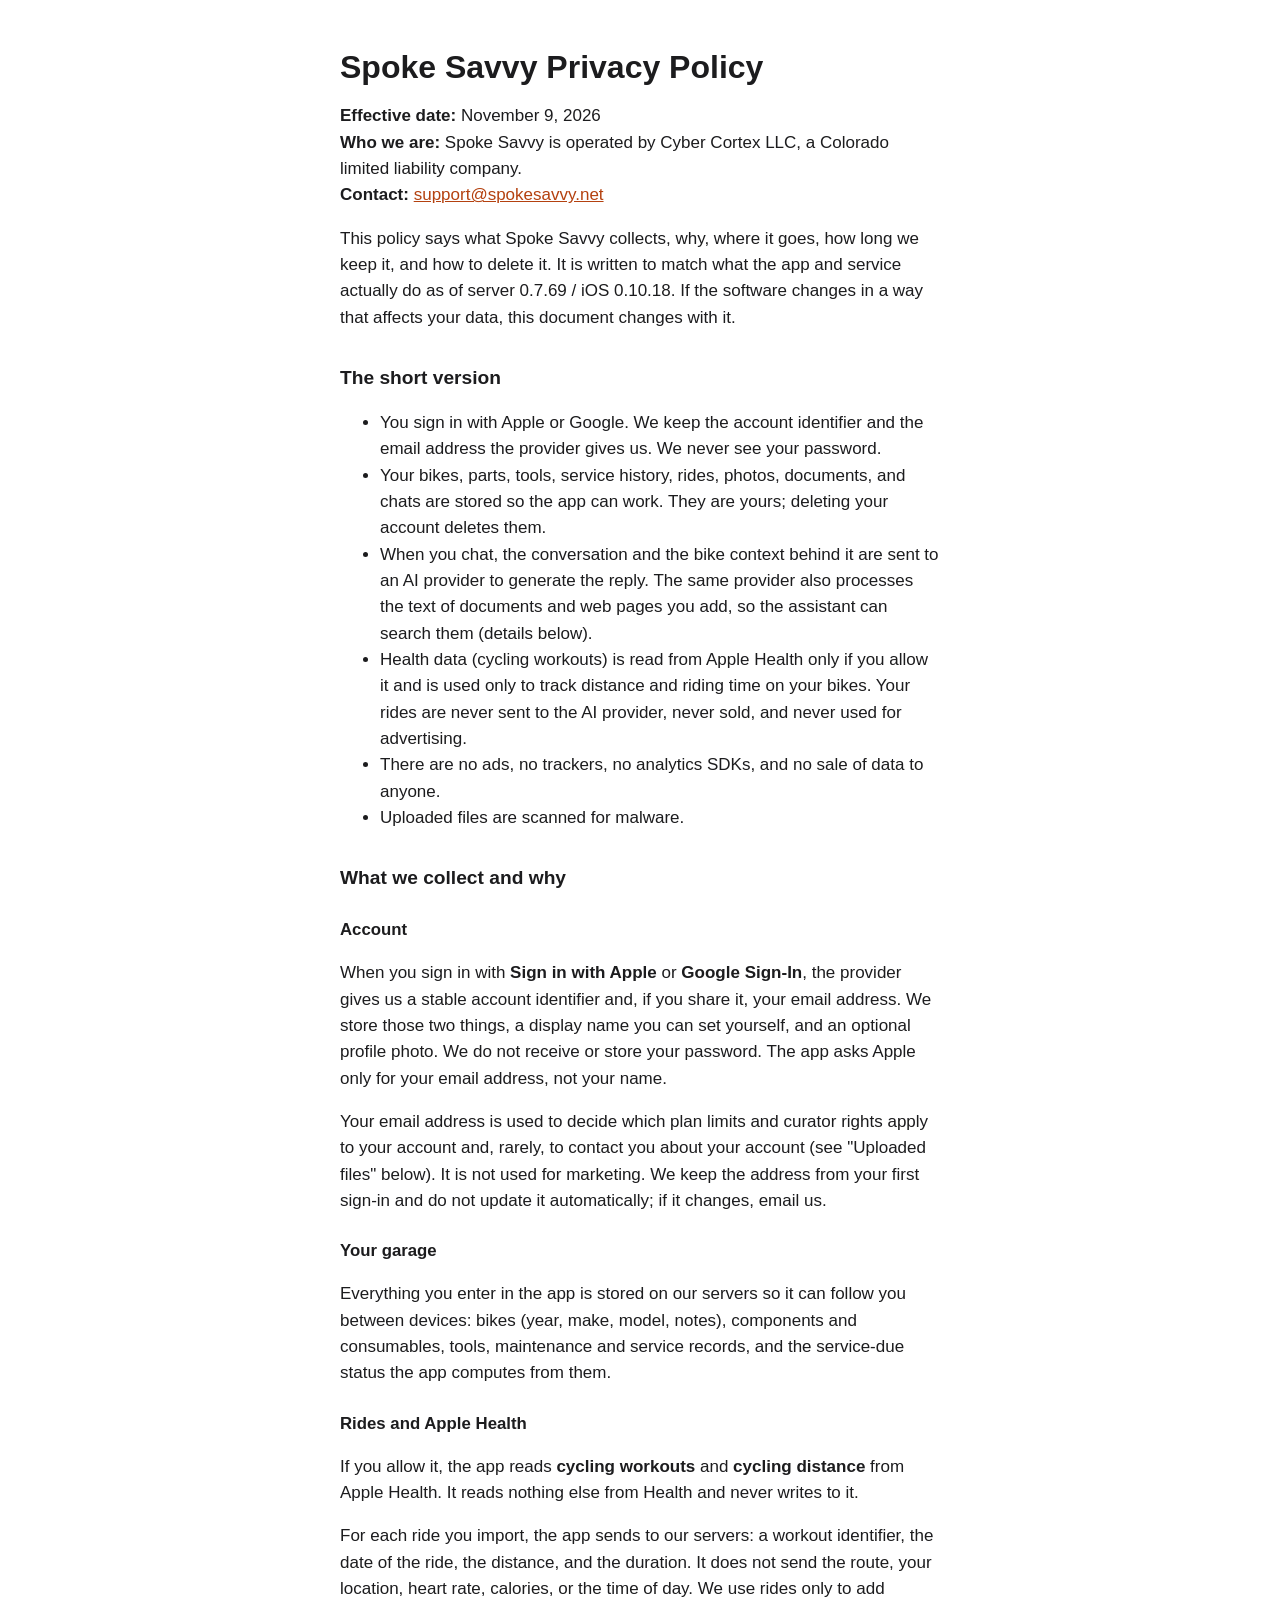
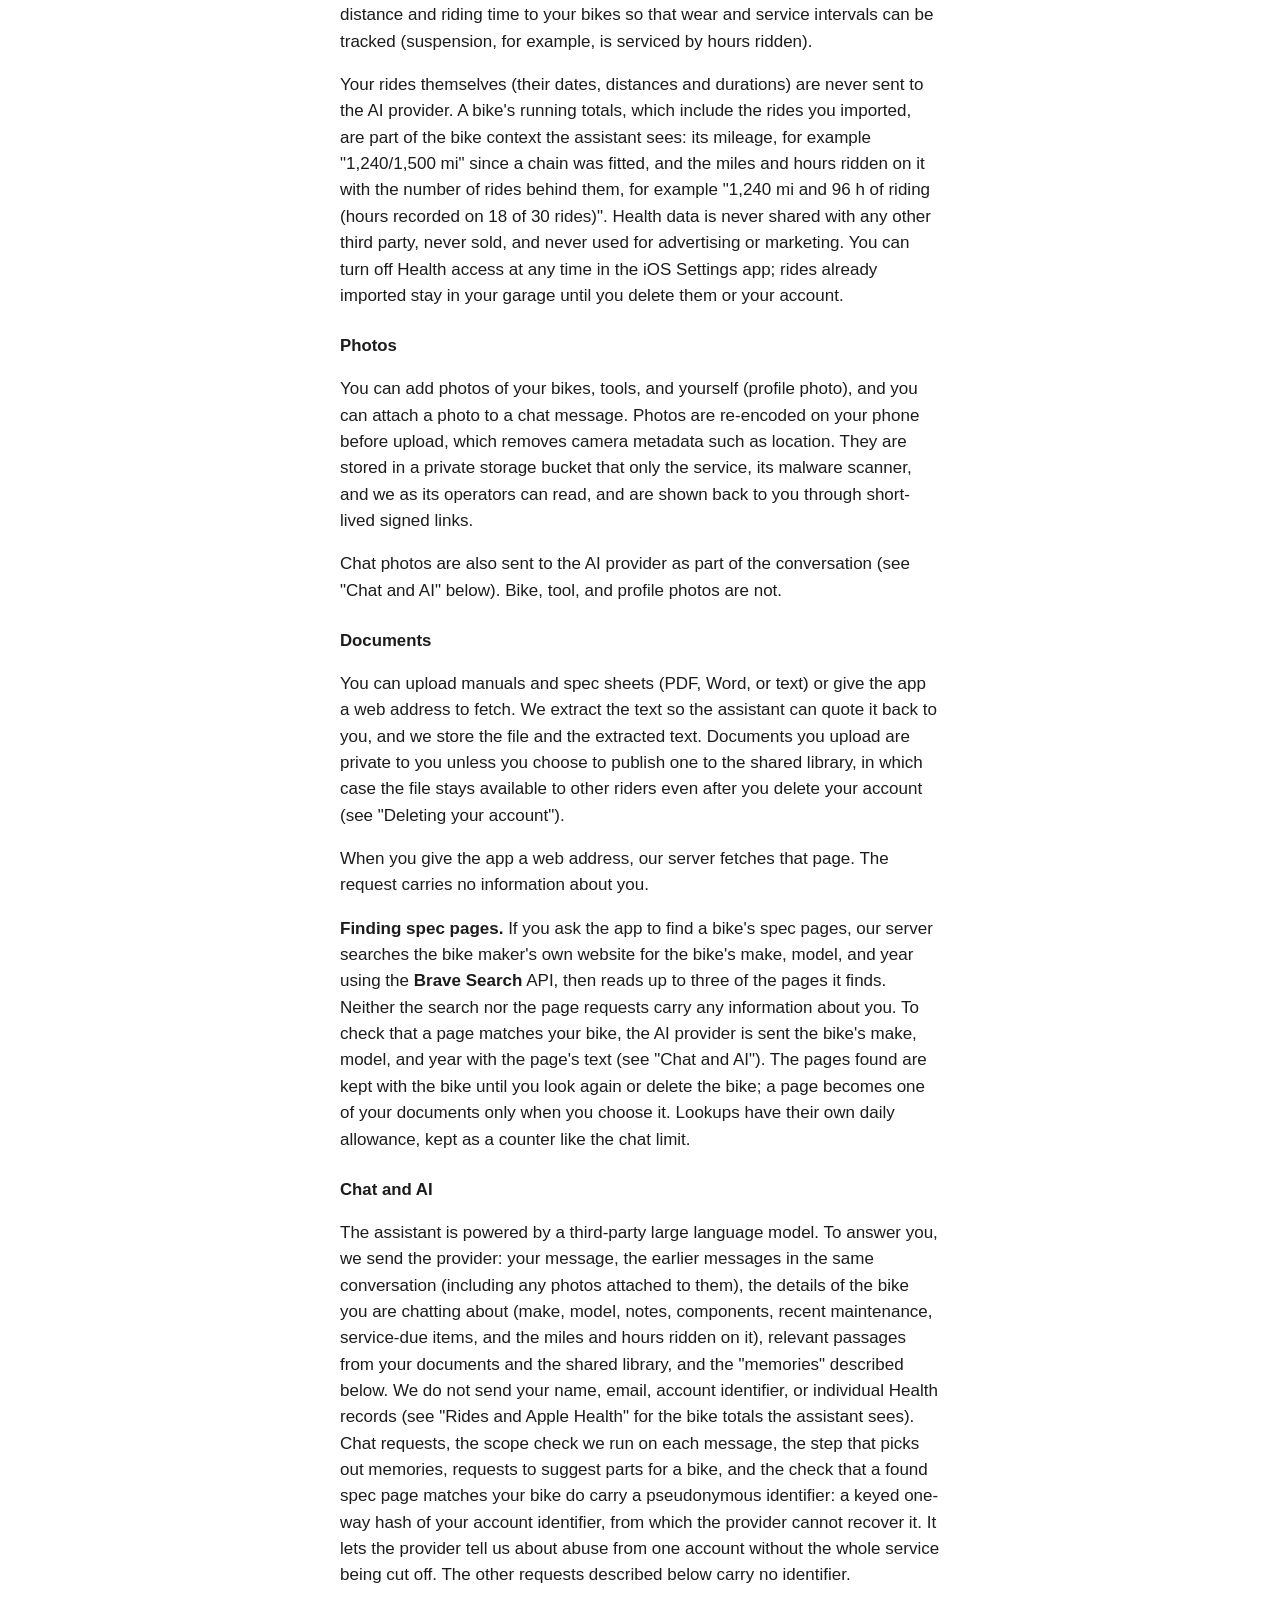
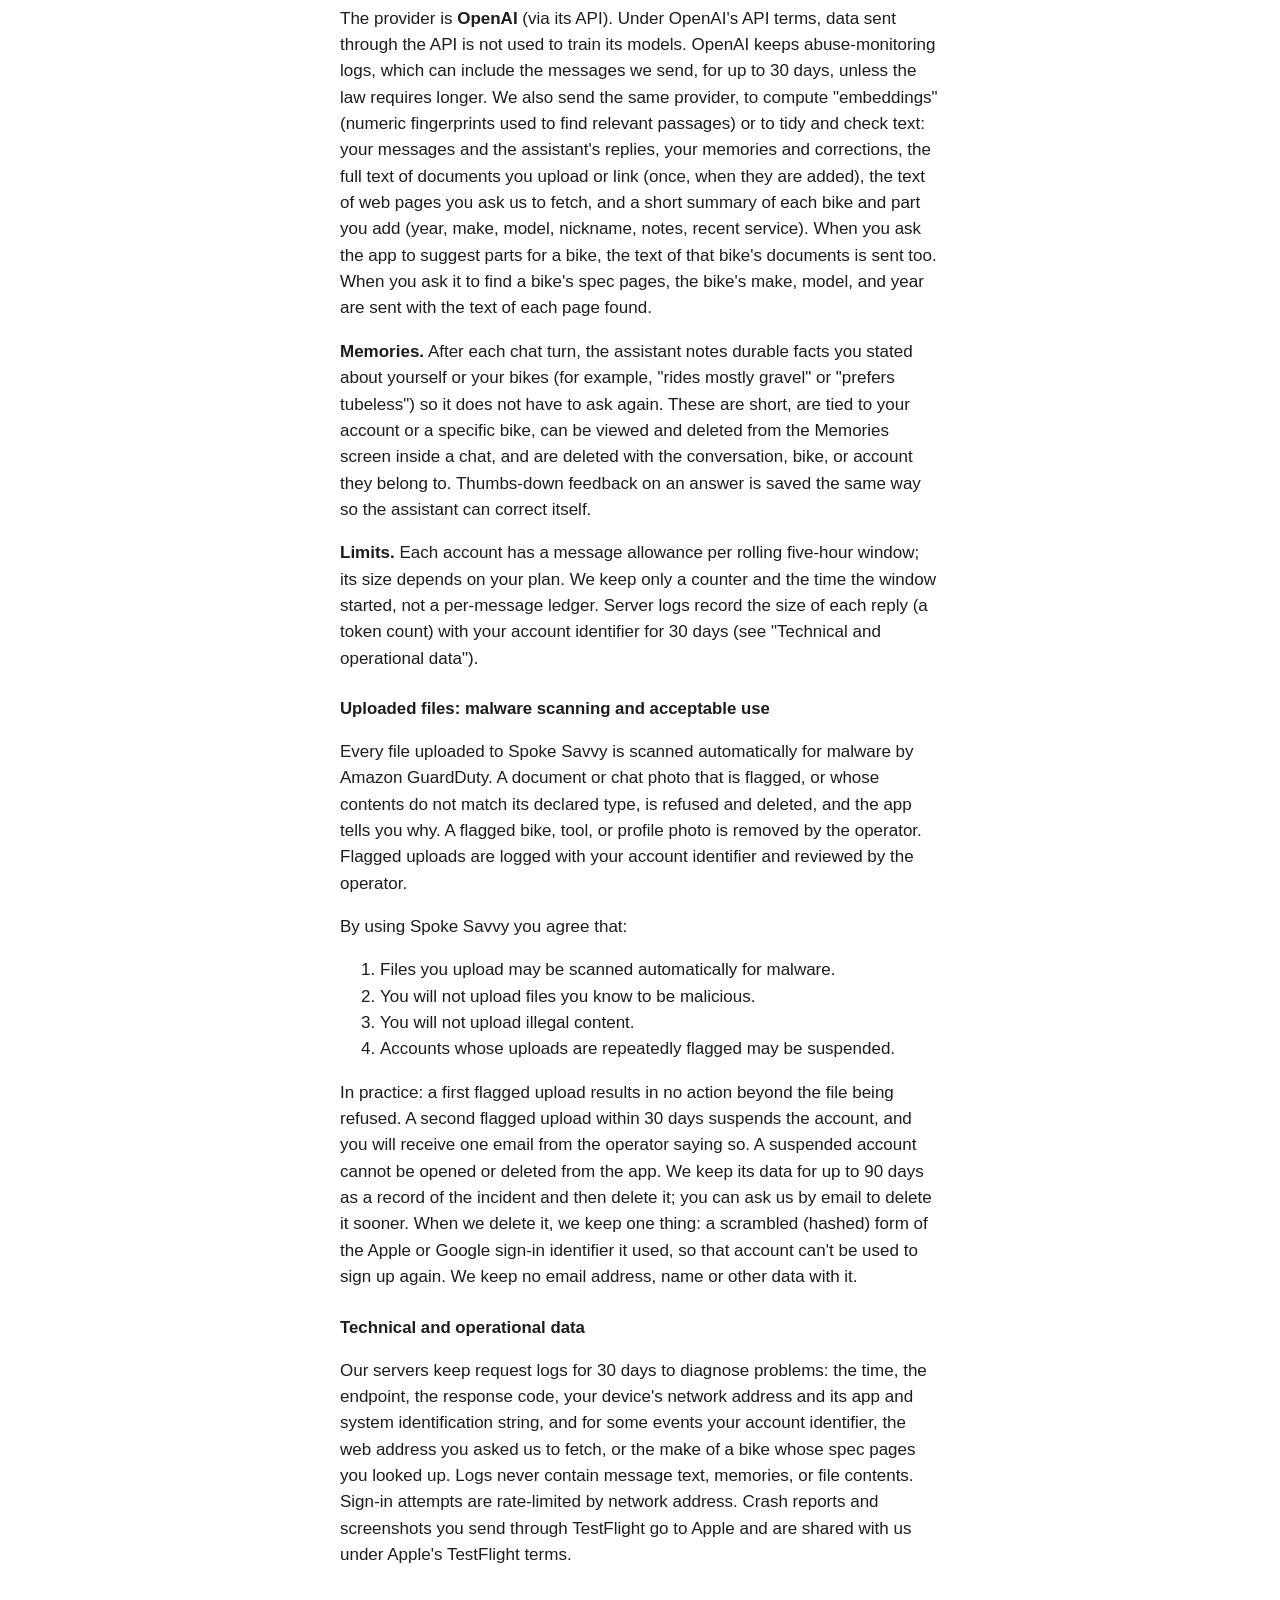
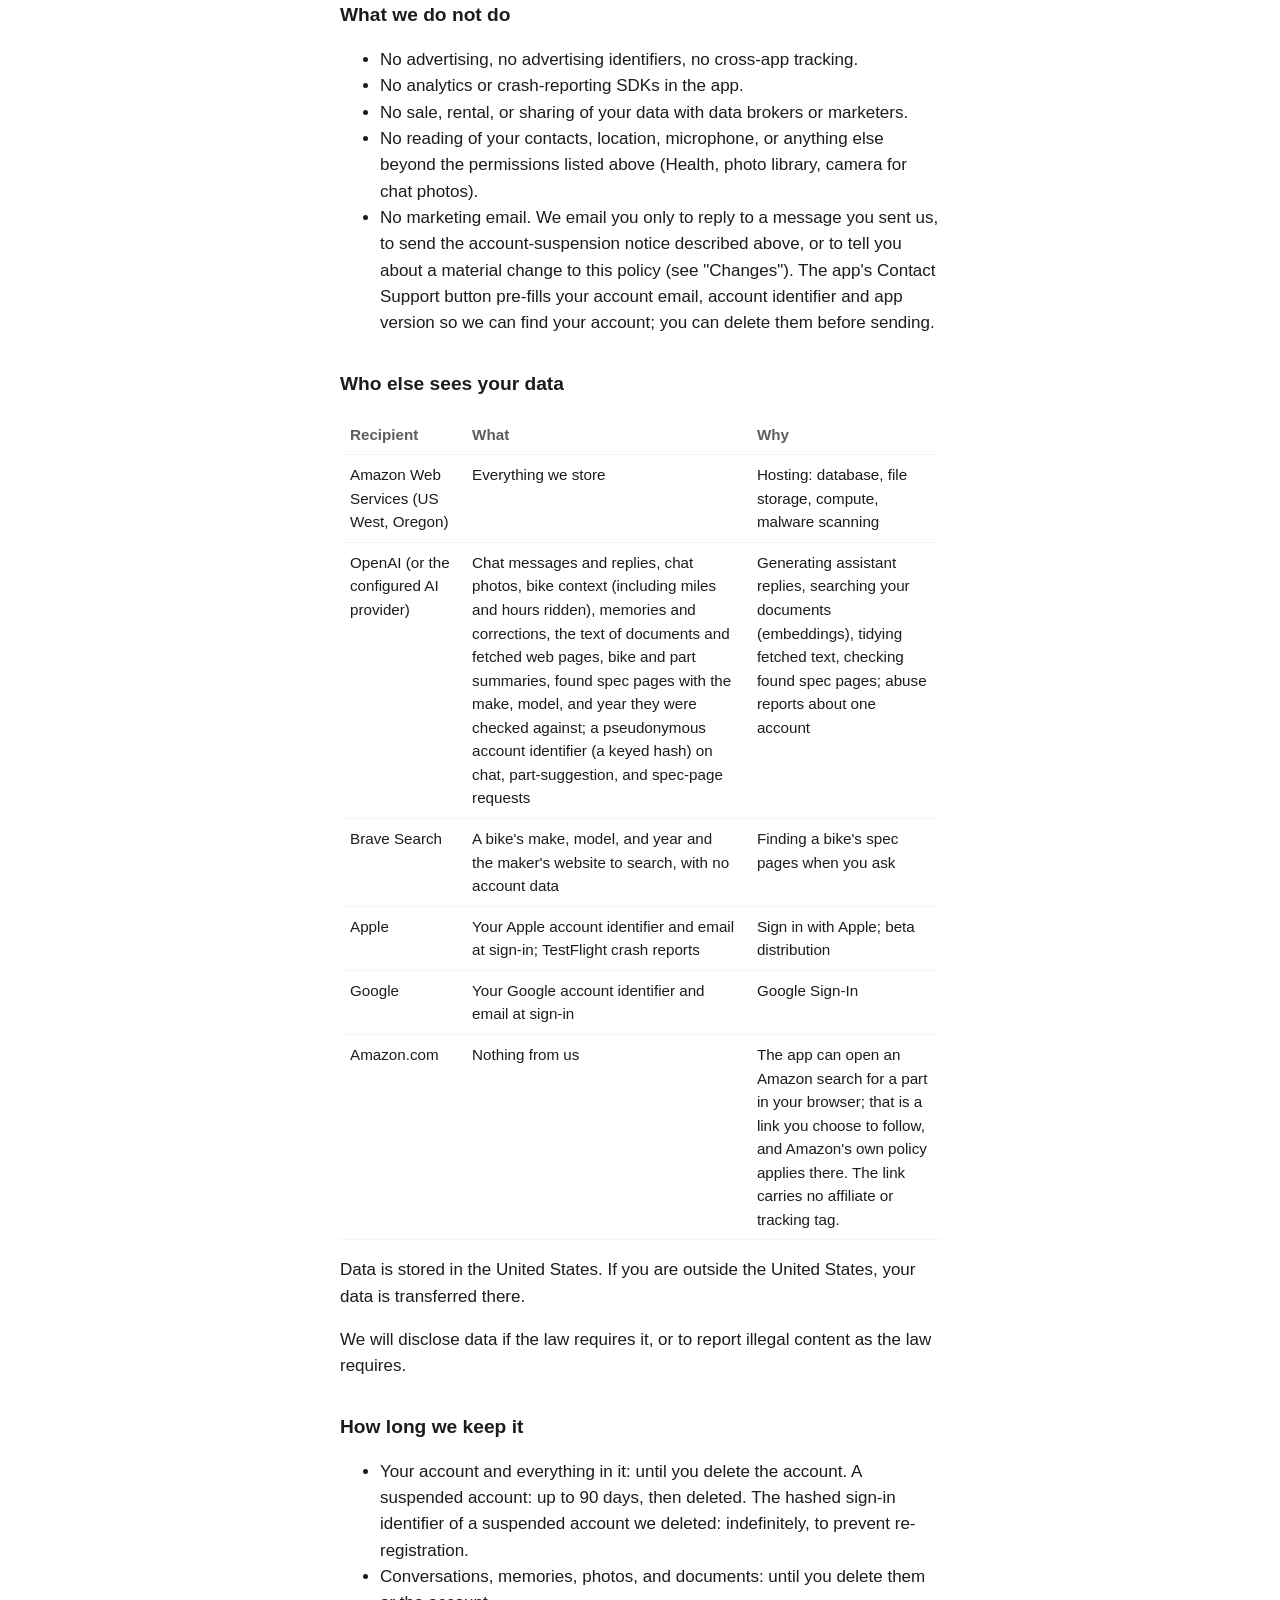
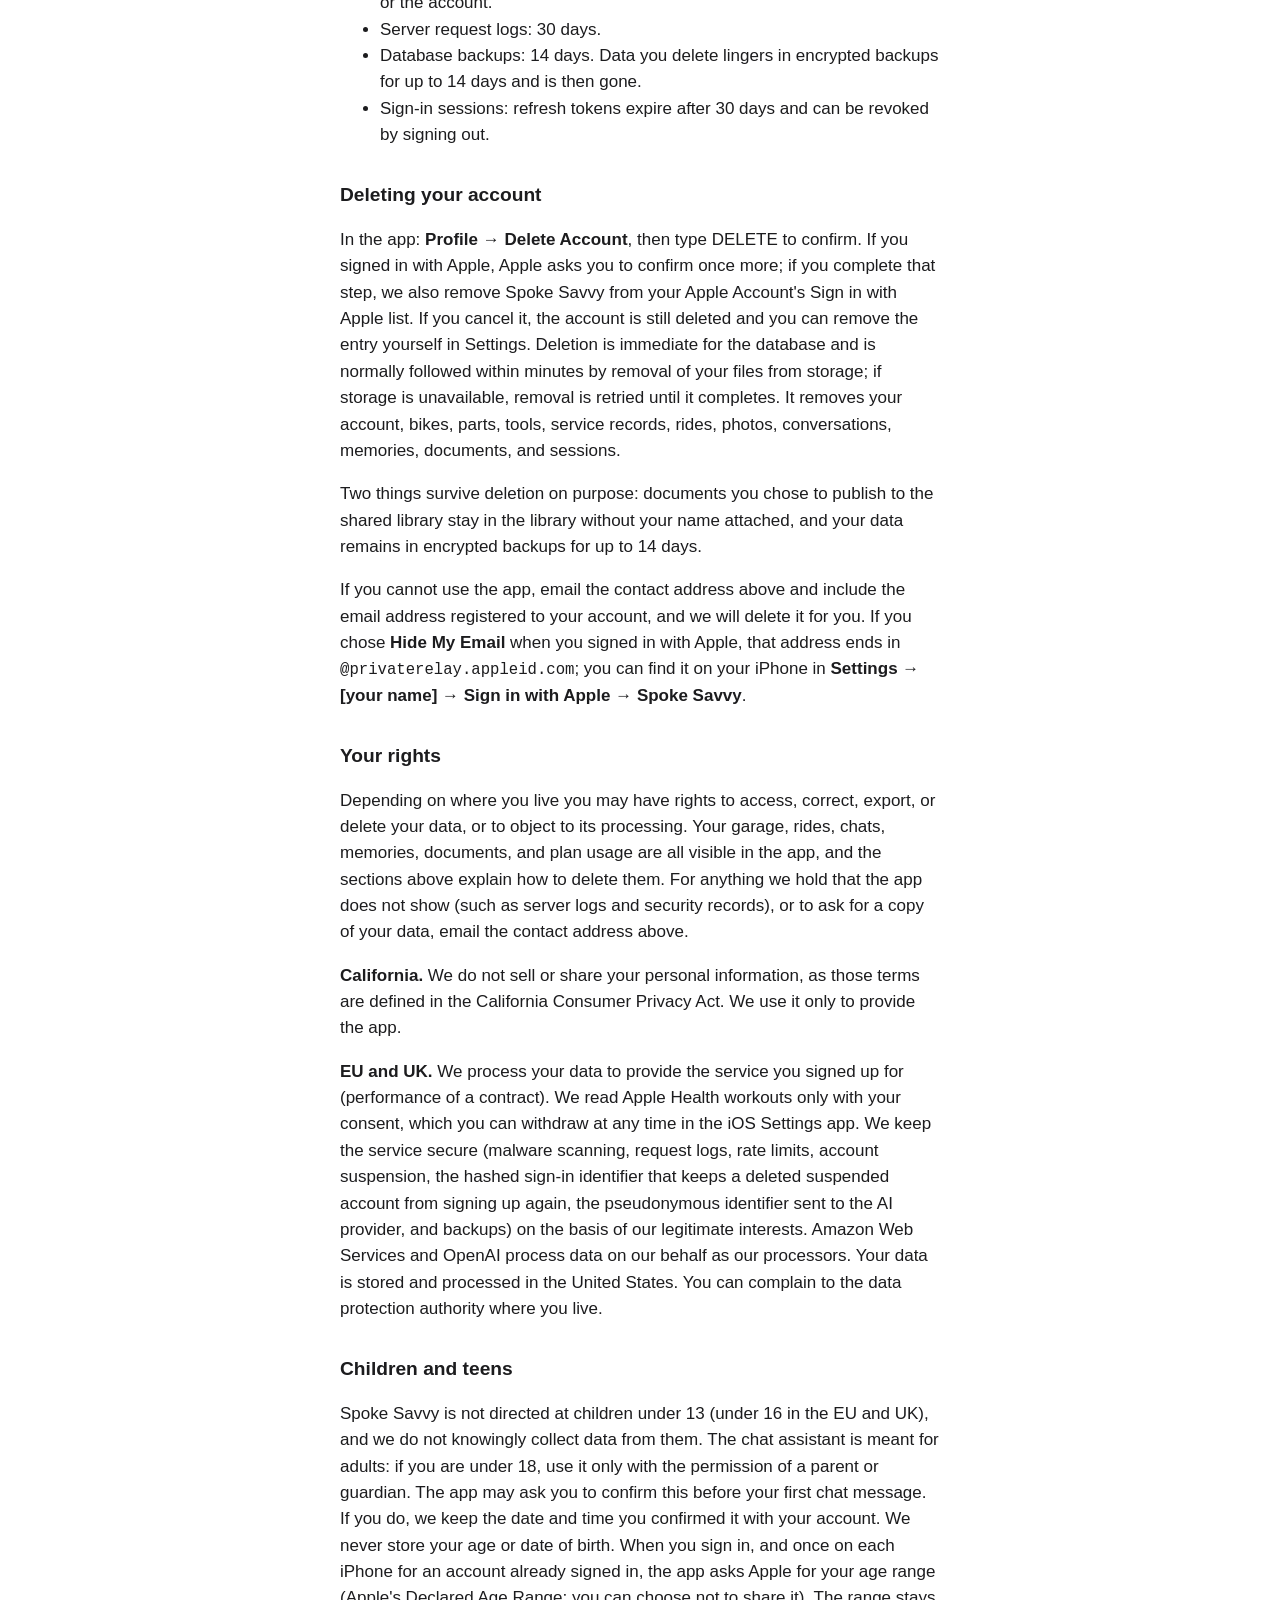
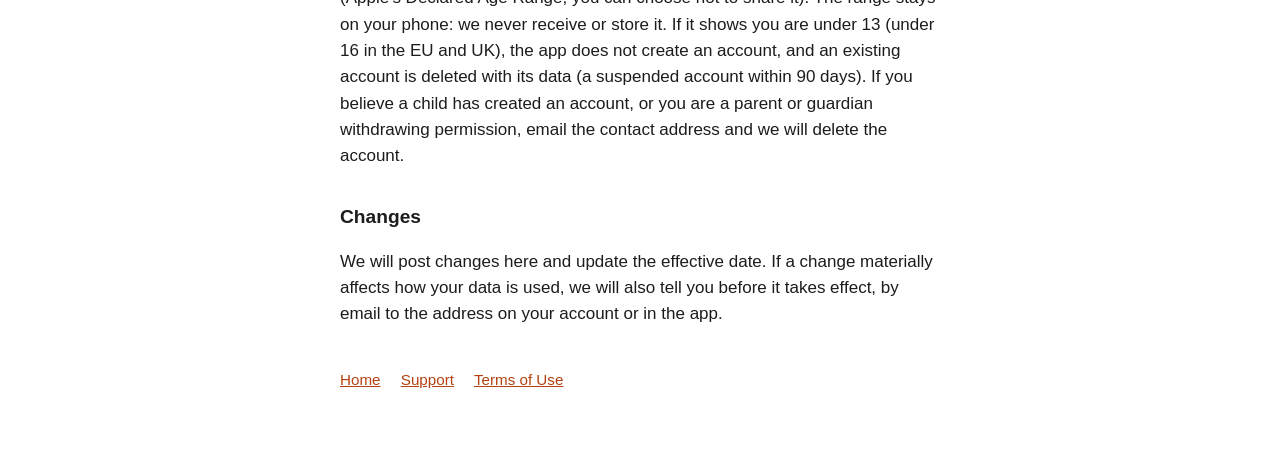
==== commit ac540f53: "privacy: Declared Age Range check (spoke-savvy #538), effective November 9, 2026 Rendered from s34gu" ====
--- a/privacy/index.html
+++ b/privacy/index.html
@@ -11,10 +11,10 @@
   <main>
     <!-- Rendered by tools/render_policy.py from docs/legal/privacy-policy.md in s34gull/spoke-savvy. Edit that file, then re-render. -->
     <h1>Spoke Savvy Privacy Policy</h1>
-    <p><strong>Effective date:</strong> November 6, 2026<br>
+    <p><strong>Effective date:</strong> November 9, 2026<br>
 <strong>Who we are:</strong> Spoke Savvy is operated by Cyber Cortex LLC, a Colorado limited liability company.<br>
 <strong>Contact:</strong> <a href="mailto:support@spokesavvy.net">support@spokesavvy.net</a></p>
-    <p>This policy says what Spoke Savvy collects, why, where it goes, how long we keep it, and how to delete it. It is written to match what the app and service actually do as of server 0.7.67 / iOS 0.10.15. If the software changes in a way that affects your data, this document changes with it.</p>
+    <p>This policy says what Spoke Savvy collects, why, where it goes, how long we keep it, and how to delete it. It is written to match what the app and service actually do as of server 0.7.69 / iOS 0.10.18. If the software changes in a way that affects your data, this document changes with it.</p>
     <h2>The short version</h2>
     <ul><li>You sign in with Apple or Google. We keep the account identifier and the email address the provider gives us. We never see your password.</li><li>Your bikes, parts, tools, service history, rides, photos, documents, and chats are stored so the app can work. They are yours; deleting your account deletes them.</li><li>When you chat, the conversation and the bike context behind it are sent to an AI provider to generate the reply. The same provider also processes the text of documents and web pages you add, so the assistant can search them (details below).</li><li>Health data (cycling workouts) is read from Apple Health only if you allow it and is used only to track distance and riding time on your bikes. Your rides are never sent to the AI provider, never sold, and never used for advertising.</li><li>There are no ads, no trackers, no analytics SDKs, and no sale of data to anyone.</li><li>Uploaded files are scanned for malware.</li></ul>
     <h2>What we collect and why</h2>
@@ -63,7 +63,7 @@
     <p><strong>California.</strong> We do not sell or share your personal information, as those terms are defined in the California Consumer Privacy Act. We use it only to provide the app.</p>
     <p><strong>EU and UK.</strong> We process your data to provide the service you signed up for (performance of a contract). We read Apple Health workouts only with your consent, which you can withdraw at any time in the iOS Settings app. We keep the service secure (malware scanning, request logs, rate limits, account suspension, the hashed sign-in identifier that keeps a deleted suspended account from signing up again, the pseudonymous identifier sent to the AI provider, and backups) on the basis of our legitimate interests. Amazon Web Services and OpenAI process data on our behalf as our processors. Your data is stored and processed in the United States. You can complain to the data protection authority where you live.</p>
     <h2>Children and teens</h2>
-    <p>Spoke Savvy is not directed at children under 13 (under 16 in the EU and UK), and we do not knowingly collect data from them. The chat assistant is meant for adults: if you are under 18, use it only with the permission of a parent or guardian. The app may ask you to confirm this before your first chat message. If you do, we keep the date and time you confirmed it with your account. We do not ask for or store your age or date of birth. If you believe a child has created an account, or you are a parent or guardian withdrawing permission, email the contact address and we will delete the account.</p>
+    <p>Spoke Savvy is not directed at children under 13 (under 16 in the EU and UK), and we do not knowingly collect data from them. The chat assistant is meant for adults: if you are under 18, use it only with the permission of a parent or guardian. The app may ask you to confirm this before your first chat message. If you do, we keep the date and time you confirmed it with your account. We never store your age or date of birth. When you sign in, and once on each iPhone for an account already signed in, the app asks Apple for your age range (Apple's Declared Age Range; you can choose not to share it). The range stays on your phone: we never receive or store it. If it shows you are under 13 (under 16 in the EU and UK), the app does not create an account, and an existing account is deleted with its data (a suspended account within 90 days). If you believe a child has created an account, or you are a parent or guardian withdrawing permission, email the contact address and we will delete the account.</p>
     <h2>Changes</h2>
     <p>We will post changes here and update the effective date. If a change materially affects how your data is used, we will also tell you before it takes effect, by email to the address on your account or in the app.</p>
 
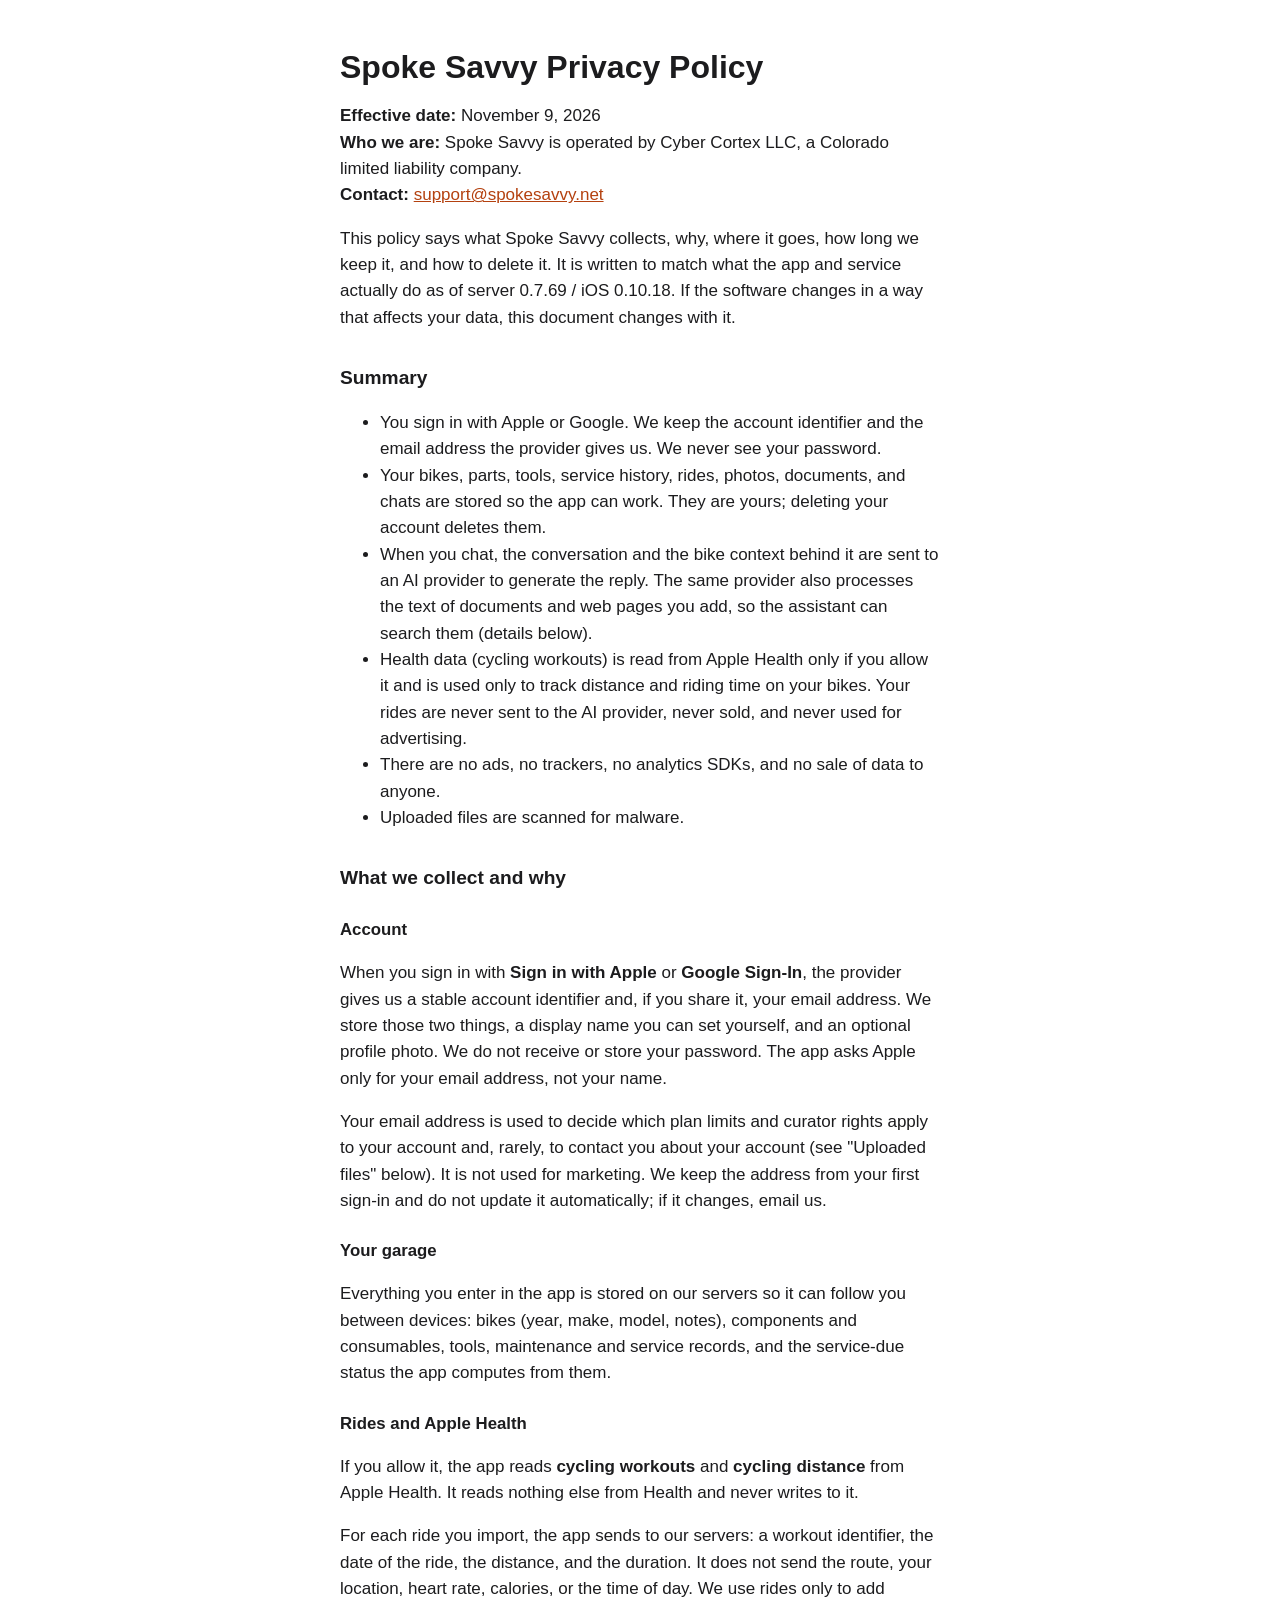
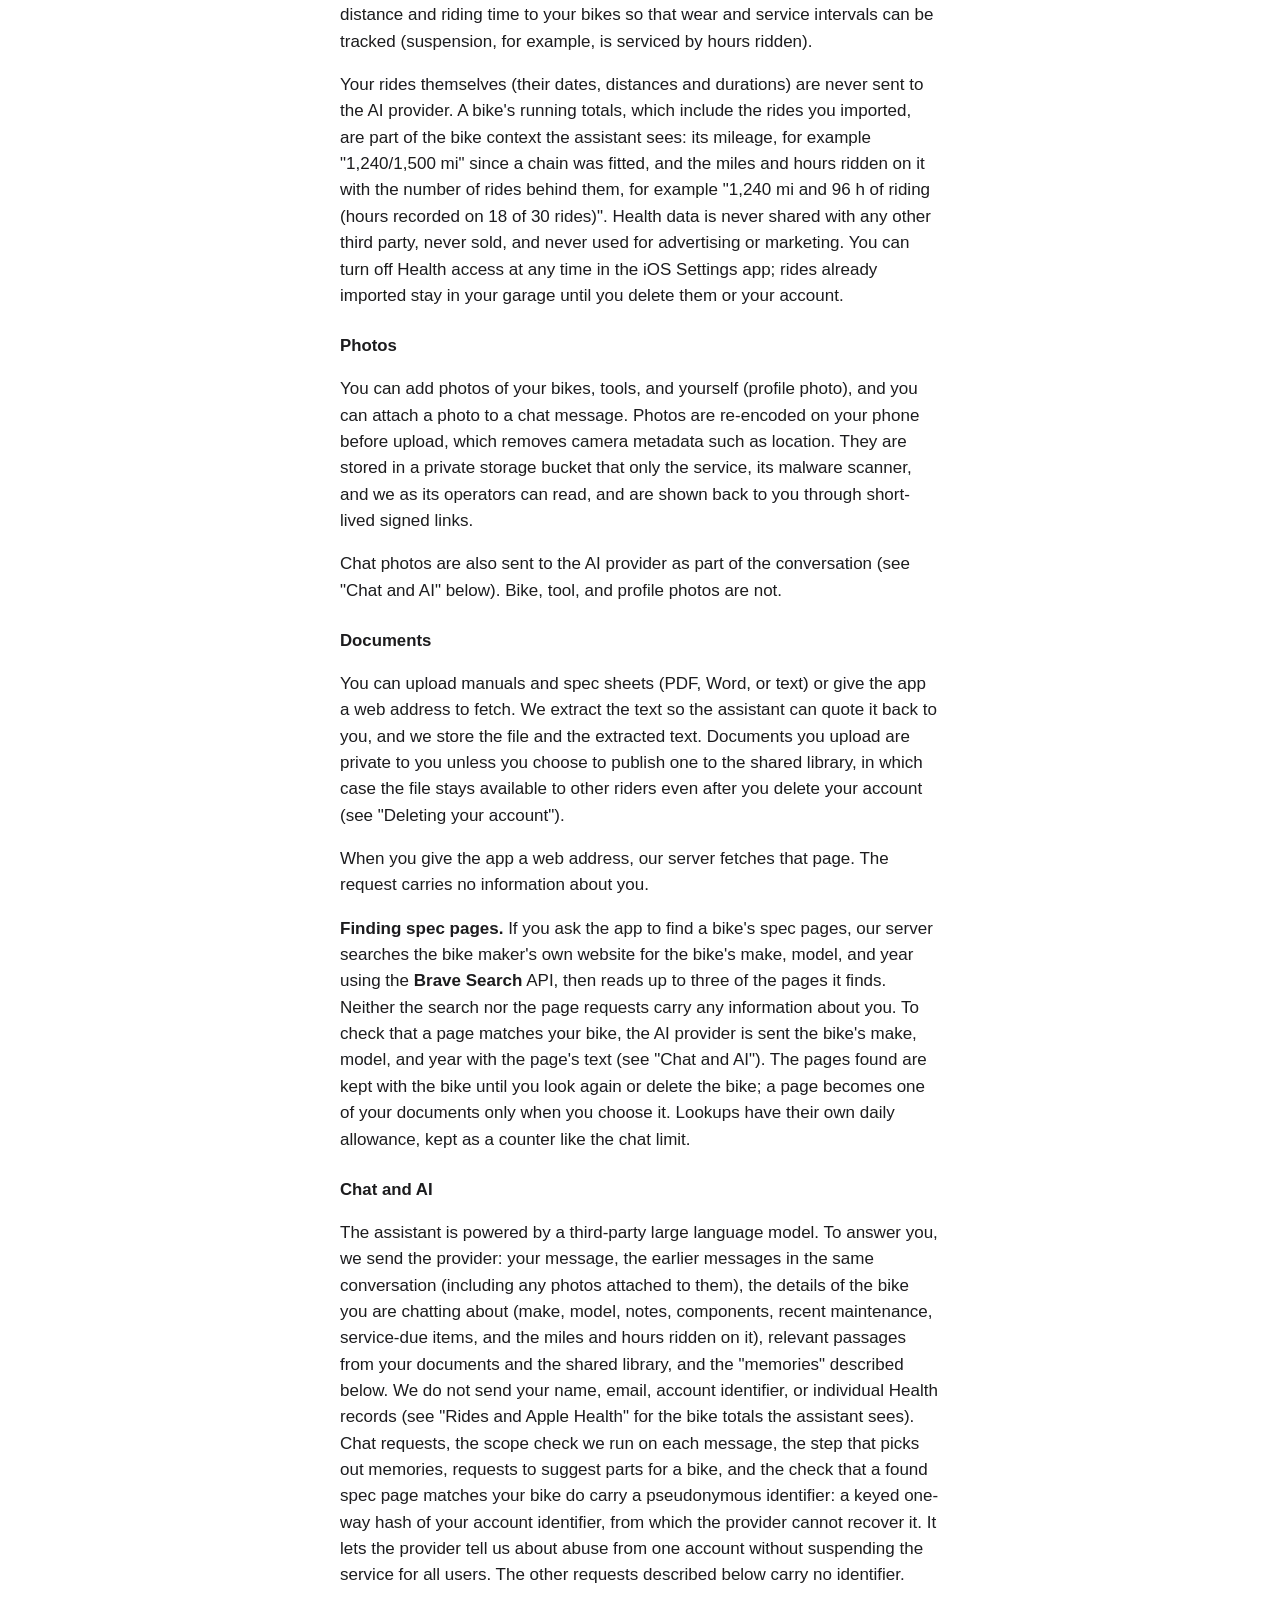
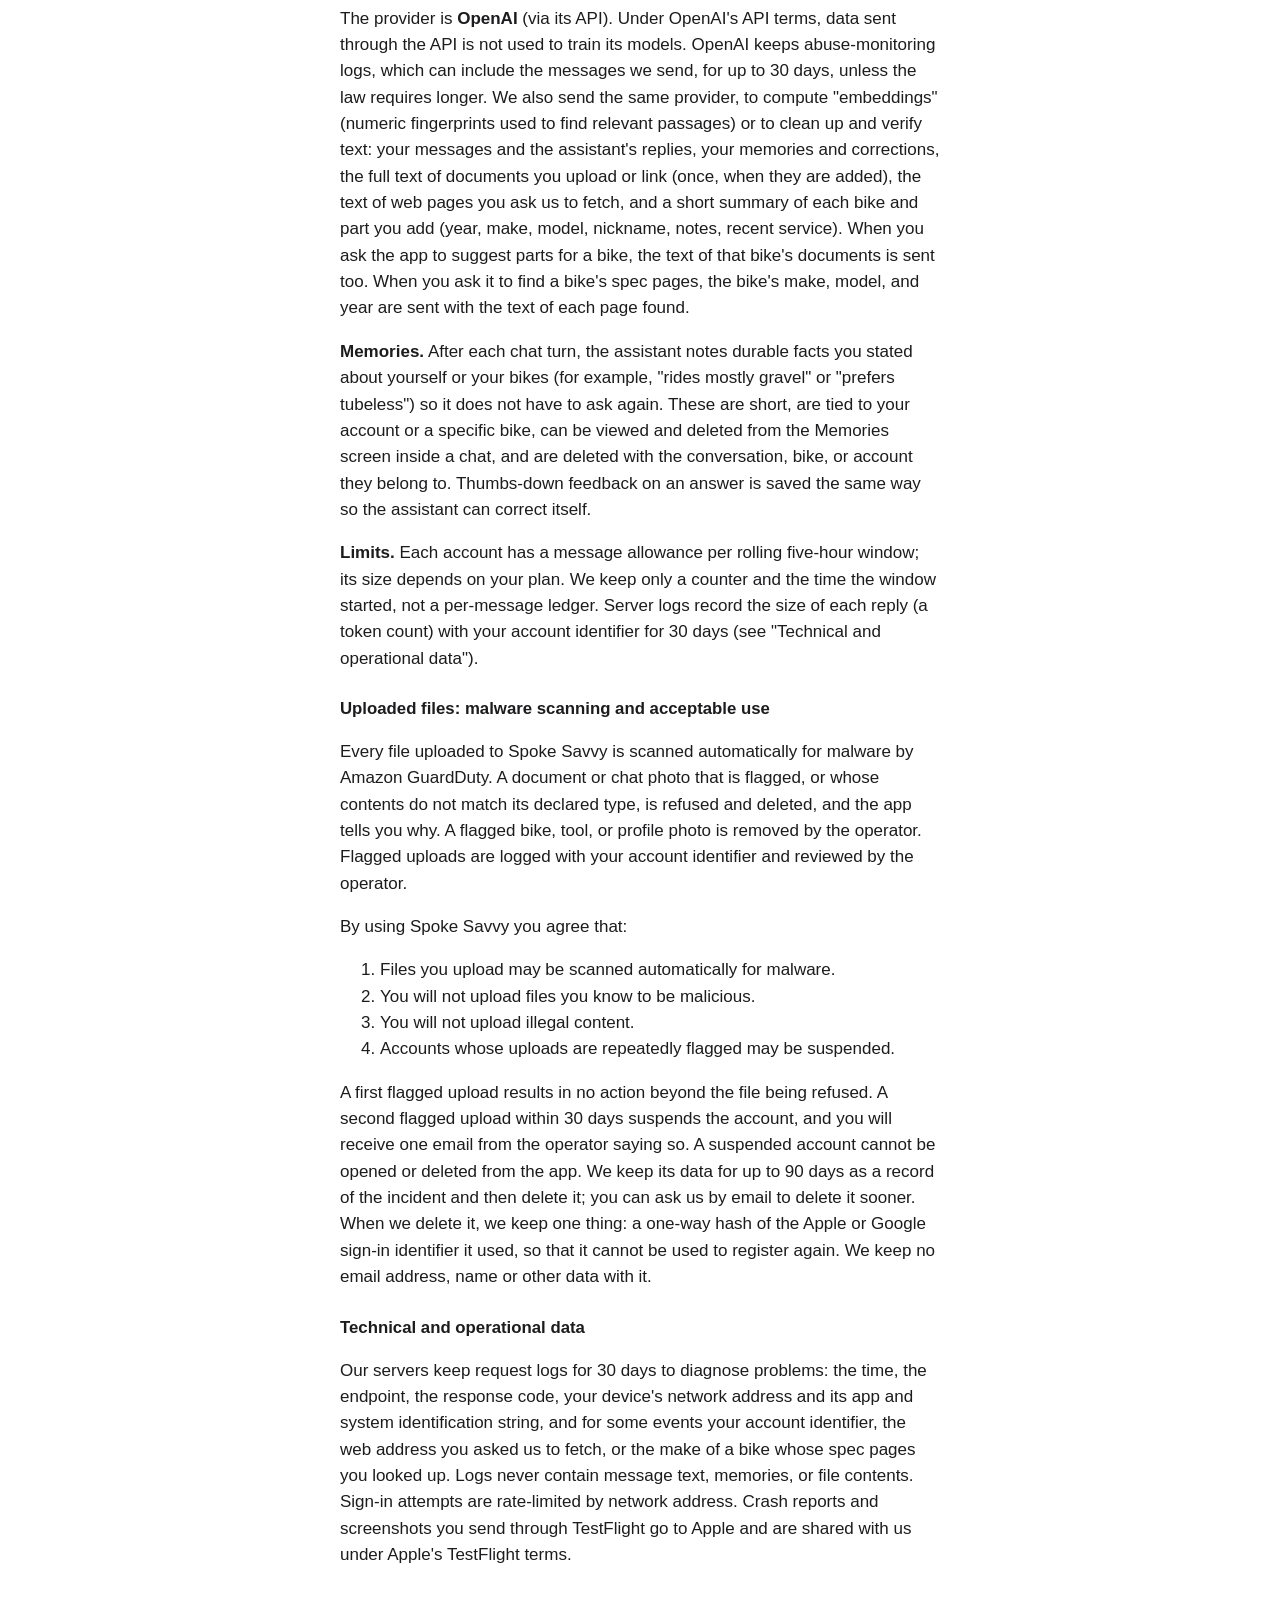
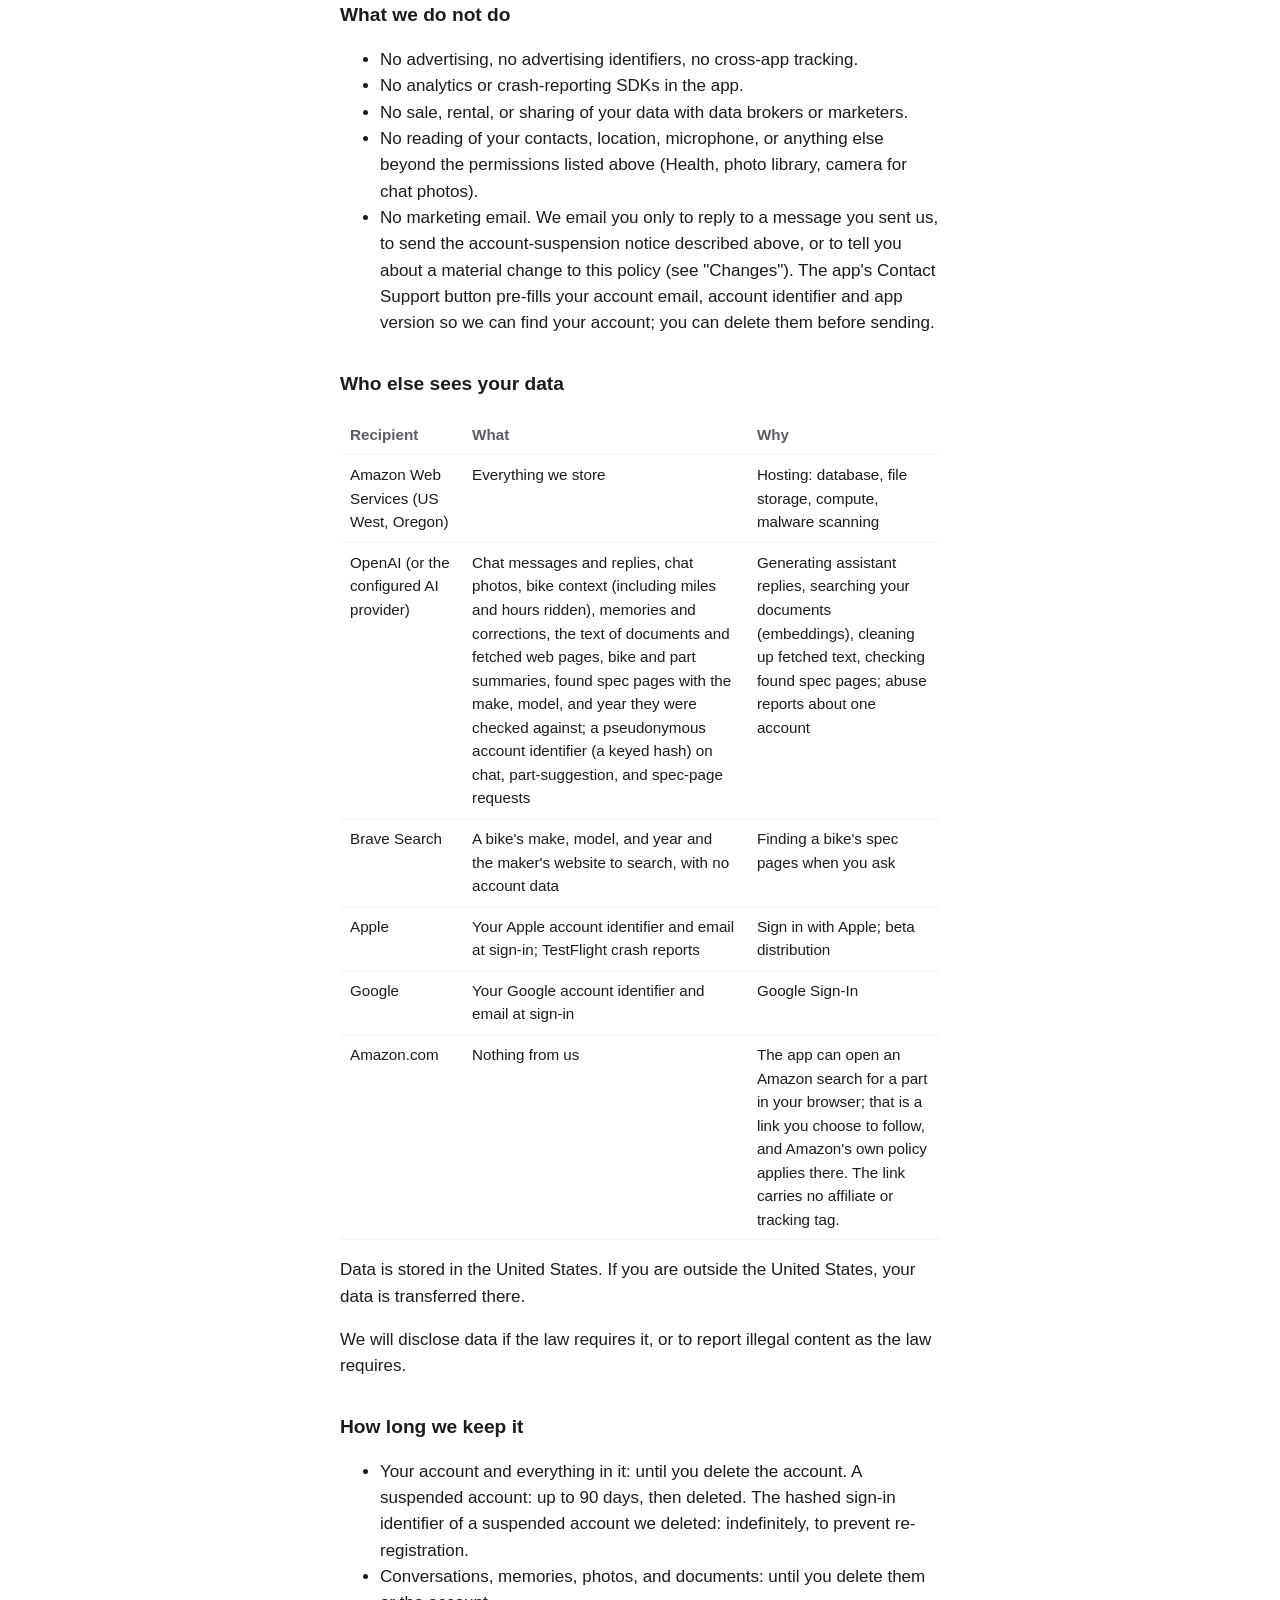
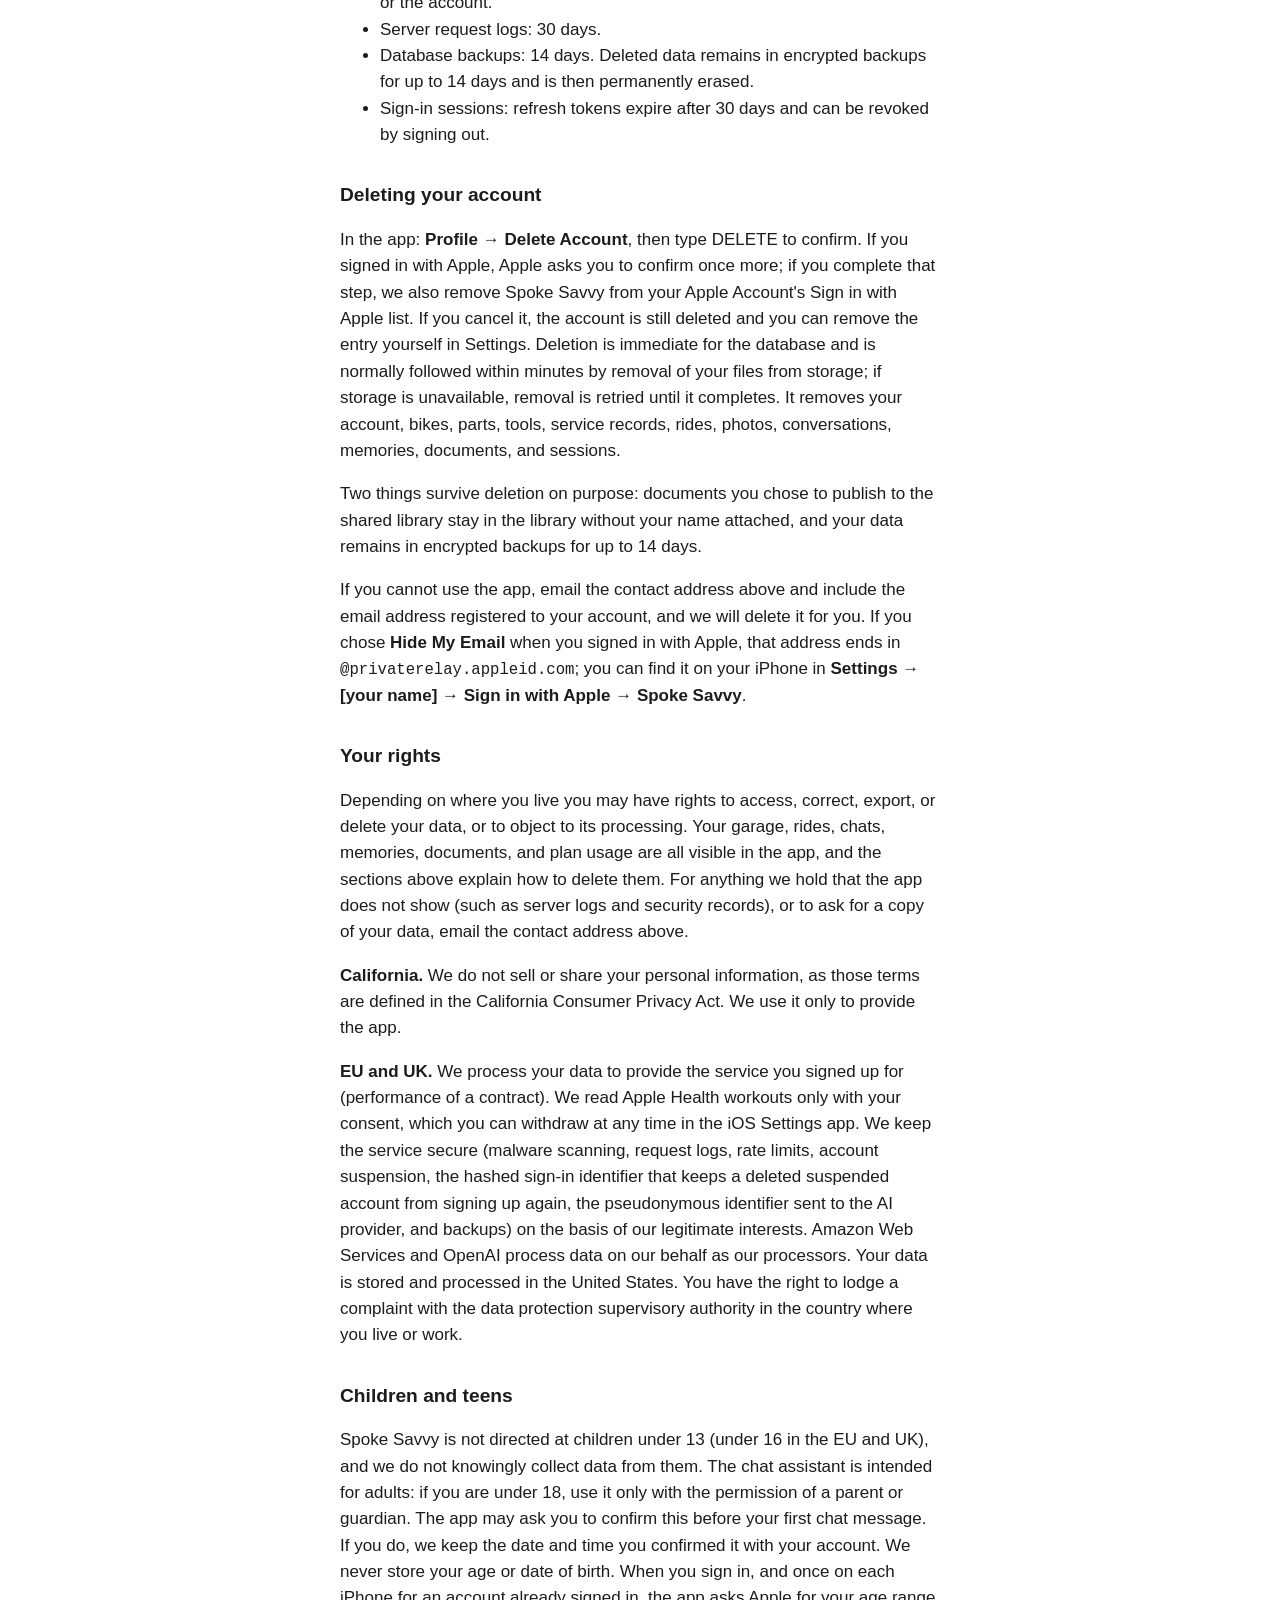
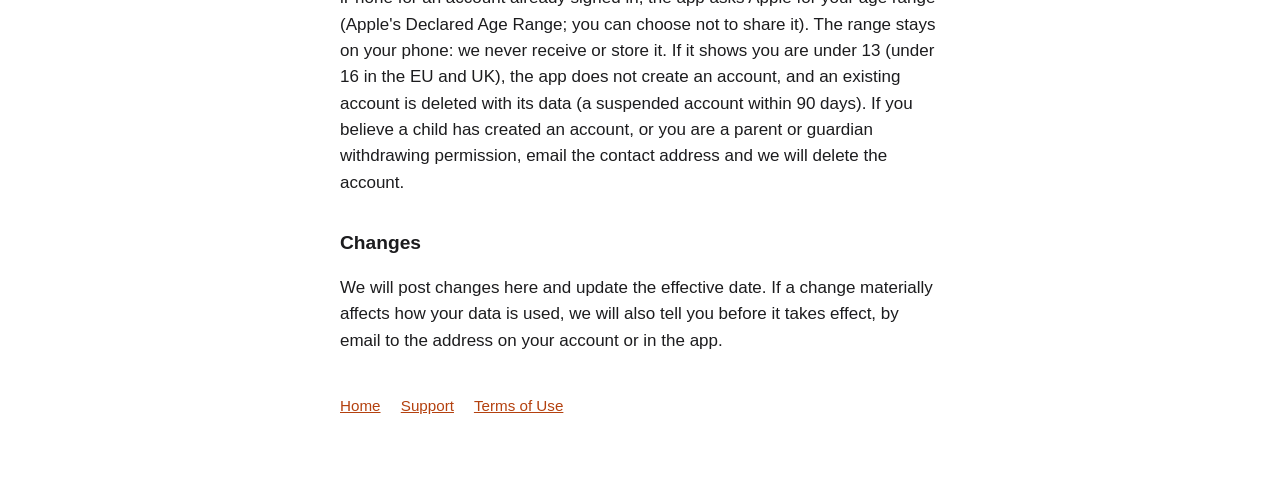
==== commit 1f1904ef: "privacy, terms: formal tone pass (spoke-savvy #571), wording only Re-rendered from spoke-savvy docs/" ====
--- a/privacy/index.html
+++ b/privacy/index.html
@@ -15,7 +15,7 @@
 <strong>Who we are:</strong> Spoke Savvy is operated by Cyber Cortex LLC, a Colorado limited liability company.<br>
 <strong>Contact:</strong> <a href="mailto:support@spokesavvy.net">support@spokesavvy.net</a></p>
     <p>This policy says what Spoke Savvy collects, why, where it goes, how long we keep it, and how to delete it. It is written to match what the app and service actually do as of server 0.7.69 / iOS 0.10.18. If the software changes in a way that affects your data, this document changes with it.</p>
-    <h2>The short version</h2>
+    <h2>Summary</h2>
     <ul><li>You sign in with Apple or Google. We keep the account identifier and the email address the provider gives us. We never see your password.</li><li>Your bikes, parts, tools, service history, rides, photos, documents, and chats are stored so the app can work. They are yours; deleting your account deletes them.</li><li>When you chat, the conversation and the bike context behind it are sent to an AI provider to generate the reply. The same provider also processes the text of documents and web pages you add, so the assistant can search them (details below).</li><li>Health data (cycling workouts) is read from Apple Health only if you allow it and is used only to track distance and riding time on your bikes. Your rides are never sent to the AI provider, never sold, and never used for advertising.</li><li>There are no ads, no trackers, no analytics SDKs, and no sale of data to anyone.</li><li>Uploaded files are scanned for malware.</li></ul>
     <h2>What we collect and why</h2>
     <h3>Account</h3>
@@ -35,25 +35,25 @@
     <p>When you give the app a web address, our server fetches that page. The request carries no information about you.</p>
     <p><strong>Finding spec pages.</strong> If you ask the app to find a bike's spec pages, our server searches the bike maker's own website for the bike's make, model, and year using the <strong>Brave Search</strong> API, then reads up to three of the pages it finds. Neither the search nor the page requests carry any information about you. To check that a page matches your bike, the AI provider is sent the bike's make, model, and year with the page's text (see "Chat and AI"). The pages found are kept with the bike until you look again or delete the bike; a page becomes one of your documents only when you choose it. Lookups have their own daily allowance, kept as a counter like the chat limit.</p>
     <h3>Chat and AI</h3>
-    <p>The assistant is powered by a third-party large language model. To answer you, we send the provider: your message, the earlier messages in the same conversation (including any photos attached to them), the details of the bike you are chatting about (make, model, notes, components, recent maintenance, service-due items, and the miles and hours ridden on it), relevant passages from your documents and the shared library, and the "memories" described below. We do not send your name, email, account identifier, or individual Health records (see "Rides and Apple Health" for the bike totals the assistant sees). Chat requests, the scope check we run on each message, the step that picks out memories, requests to suggest parts for a bike, and the check that a found spec page matches your bike do carry a pseudonymous identifier: a keyed one-way hash of your account identifier, from which the provider cannot recover it. It lets the provider tell us about abuse from one account without the whole service being cut off. The other requests described below carry no identifier.</p>
-    <p>The provider is <strong>OpenAI</strong> (via its API). Under OpenAI's API terms, data sent through the API is not used to train its models. OpenAI keeps abuse-monitoring logs, which can include the messages we send, for up to 30 days, unless the law requires longer. We also send the same provider, to compute "embeddings" (numeric fingerprints used to find relevant passages) or to tidy and check text: your messages and the assistant's replies, your memories and corrections, the full text of documents you upload or link (once, when they are added), the text of web pages you ask us to fetch, and a short summary of each bike and part you add (year, make, model, nickname, notes, recent service). When you ask the app to suggest parts for a bike, the text of that bike's documents is sent too. When you ask it to find a bike's spec pages, the bike's make, model, and year are sent with the text of each page found.</p>
+    <p>The assistant is powered by a third-party large language model. To answer you, we send the provider: your message, the earlier messages in the same conversation (including any photos attached to them), the details of the bike you are chatting about (make, model, notes, components, recent maintenance, service-due items, and the miles and hours ridden on it), relevant passages from your documents and the shared library, and the "memories" described below. We do not send your name, email, account identifier, or individual Health records (see "Rides and Apple Health" for the bike totals the assistant sees). Chat requests, the scope check we run on each message, the step that picks out memories, requests to suggest parts for a bike, and the check that a found spec page matches your bike do carry a pseudonymous identifier: a keyed one-way hash of your account identifier, from which the provider cannot recover it. It lets the provider tell us about abuse from one account without suspending the service for all users. The other requests described below carry no identifier.</p>
+    <p>The provider is <strong>OpenAI</strong> (via its API). Under OpenAI's API terms, data sent through the API is not used to train its models. OpenAI keeps abuse-monitoring logs, which can include the messages we send, for up to 30 days, unless the law requires longer. We also send the same provider, to compute "embeddings" (numeric fingerprints used to find relevant passages) or to clean up and verify text: your messages and the assistant's replies, your memories and corrections, the full text of documents you upload or link (once, when they are added), the text of web pages you ask us to fetch, and a short summary of each bike and part you add (year, make, model, nickname, notes, recent service). When you ask the app to suggest parts for a bike, the text of that bike's documents is sent too. When you ask it to find a bike's spec pages, the bike's make, model, and year are sent with the text of each page found.</p>
     <p><strong>Memories.</strong> After each chat turn, the assistant notes durable facts you stated about yourself or your bikes (for example, "rides mostly gravel" or "prefers tubeless") so it does not have to ask again. These are short, are tied to your account or a specific bike, can be viewed and deleted from the Memories screen inside a chat, and are deleted with the conversation, bike, or account they belong to. Thumbs-down feedback on an answer is saved the same way so the assistant can correct itself.</p>
     <p><strong>Limits.</strong> Each account has a message allowance per rolling five-hour window; its size depends on your plan. We keep only a counter and the time the window started, not a per-message ledger. Server logs record the size of each reply (a token count) with your account identifier for 30 days (see "Technical and operational data").</p>
     <h3>Uploaded files: malware scanning and acceptable use</h3>
     <p>Every file uploaded to Spoke Savvy is scanned automatically for malware by Amazon GuardDuty. A document or chat photo that is flagged, or whose contents do not match its declared type, is refused and deleted, and the app tells you why. A flagged bike, tool, or profile photo is removed by the operator. Flagged uploads are logged with your account identifier and reviewed by the operator.</p>
     <p>By using Spoke Savvy you agree that:</p>
     <ol><li>Files you upload may be scanned automatically for malware.</li><li>You will not upload files you know to be malicious.</li><li>You will not upload illegal content.</li><li>Accounts whose uploads are repeatedly flagged may be suspended.</li></ol>
-    <p>In practice: a first flagged upload results in no action beyond the file being refused. A second flagged upload within 30 days suspends the account, and you will receive one email from the operator saying so. A suspended account cannot be opened or deleted from the app. We keep its data for up to 90 days as a record of the incident and then delete it; you can ask us by email to delete it sooner. When we delete it, we keep one thing: a scrambled (hashed) form of the Apple or Google sign-in identifier it used, so that account can't be used to sign up again. We keep no email address, name or other data with it.</p>
+    <p>A first flagged upload results in no action beyond the file being refused. A second flagged upload within 30 days suspends the account, and you will receive one email from the operator saying so. A suspended account cannot be opened or deleted from the app. We keep its data for up to 90 days as a record of the incident and then delete it; you can ask us by email to delete it sooner. When we delete it, we keep one thing: a one-way hash of the Apple or Google sign-in identifier it used, so that it cannot be used to register again. We keep no email address, name or other data with it.</p>
     <h3>Technical and operational data</h3>
     <p>Our servers keep request logs for 30 days to diagnose problems: the time, the endpoint, the response code, your device's network address and its app and system identification string, and for some events your account identifier, the web address you asked us to fetch, or the make of a bike whose spec pages you looked up. Logs never contain message text, memories, or file contents. Sign-in attempts are rate-limited by network address. Crash reports and screenshots you send through TestFlight go to Apple and are shared with us under Apple's TestFlight terms.</p>
     <h2>What we do not do</h2>
     <ul><li>No advertising, no advertising identifiers, no cross-app tracking.</li><li>No analytics or crash-reporting SDKs in the app.</li><li>No sale, rental, or sharing of your data with data brokers or marketers.</li><li>No reading of your contacts, location, microphone, or anything else beyond the permissions listed above (Health, photo library, camera for chat photos).</li><li>No marketing email. We email you only to reply to a message you sent us, to send the account-suspension notice described above, or to tell you about a material change to this policy (see "Changes"). The app's Contact Support button pre-fills your account email, account identifier and app version so we can find your account; you can delete them before sending.</li></ul>
     <h2>Who else sees your data</h2>
-    <div class="table"><table><thead><tr><th>Recipient</th><th>What</th><th>Why</th></tr></thead><tbody><tr><td>Amazon Web Services (US West, Oregon)</td><td>Everything we store</td><td>Hosting: database, file storage, compute, malware scanning</td></tr><tr><td>OpenAI (or the configured AI provider)</td><td>Chat messages and replies, chat photos, bike context (including miles and hours ridden), memories and corrections, the text of documents and fetched web pages, bike and part summaries, found spec pages with the make, model, and year they were checked against; a pseudonymous account identifier (a keyed hash) on chat, part-suggestion, and spec-page requests</td><td>Generating assistant replies, searching your documents (embeddings), tidying fetched text, checking found spec pages; abuse reports about one account</td></tr><tr><td>Brave Search</td><td>A bike's make, model, and year and the maker's website to search, with no account data</td><td>Finding a bike's spec pages when you ask</td></tr><tr><td>Apple</td><td>Your Apple account identifier and email at sign-in; TestFlight crash reports</td><td>Sign in with Apple; beta distribution</td></tr><tr><td>Google</td><td>Your Google account identifier and email at sign-in</td><td>Google Sign-In</td></tr><tr><td>Amazon.com</td><td>Nothing from us</td><td>The app can open an Amazon search for a part in your browser; that is a link you choose to follow, and Amazon's own policy applies there. The link carries no affiliate or tracking tag.</td></tr></tbody></table></div>
+    <div class="table"><table><thead><tr><th>Recipient</th><th>What</th><th>Why</th></tr></thead><tbody><tr><td>Amazon Web Services (US West, Oregon)</td><td>Everything we store</td><td>Hosting: database, file storage, compute, malware scanning</td></tr><tr><td>OpenAI (or the configured AI provider)</td><td>Chat messages and replies, chat photos, bike context (including miles and hours ridden), memories and corrections, the text of documents and fetched web pages, bike and part summaries, found spec pages with the make, model, and year they were checked against; a pseudonymous account identifier (a keyed hash) on chat, part-suggestion, and spec-page requests</td><td>Generating assistant replies, searching your documents (embeddings), cleaning up fetched text, checking found spec pages; abuse reports about one account</td></tr><tr><td>Brave Search</td><td>A bike's make, model, and year and the maker's website to search, with no account data</td><td>Finding a bike's spec pages when you ask</td></tr><tr><td>Apple</td><td>Your Apple account identifier and email at sign-in; TestFlight crash reports</td><td>Sign in with Apple; beta distribution</td></tr><tr><td>Google</td><td>Your Google account identifier and email at sign-in</td><td>Google Sign-In</td></tr><tr><td>Amazon.com</td><td>Nothing from us</td><td>The app can open an Amazon search for a part in your browser; that is a link you choose to follow, and Amazon's own policy applies there. The link carries no affiliate or tracking tag.</td></tr></tbody></table></div>
     <p>Data is stored in the United States. If you are outside the United States, your data is transferred there.</p>
     <p>We will disclose data if the law requires it, or to report illegal content as the law requires.</p>
     <h2>How long we keep it</h2>
-    <ul><li>Your account and everything in it: until you delete the account. A suspended account: up to 90 days, then deleted. The hashed sign-in identifier of a suspended account we deleted: indefinitely, to prevent re-registration.</li><li>Conversations, memories, photos, and documents: until you delete them or the account.</li><li>Server request logs: 30 days.</li><li>Database backups: 14 days. Data you delete lingers in encrypted backups for up to 14 days and is then gone.</li><li>Sign-in sessions: refresh tokens expire after 30 days and can be revoked by signing out.</li></ul>
+    <ul><li>Your account and everything in it: until you delete the account. A suspended account: up to 90 days, then deleted. The hashed sign-in identifier of a suspended account we deleted: indefinitely, to prevent re-registration.</li><li>Conversations, memories, photos, and documents: until you delete them or the account.</li><li>Server request logs: 30 days.</li><li>Database backups: 14 days. Deleted data remains in encrypted backups for up to 14 days and is then permanently erased.</li><li>Sign-in sessions: refresh tokens expire after 30 days and can be revoked by signing out.</li></ul>
     <h2>Deleting your account</h2>
     <p>In the app: <strong>Profile → Delete Account</strong>, then type DELETE to confirm. If you signed in with Apple, Apple asks you to confirm once more; if you complete that step, we also remove Spoke Savvy from your Apple Account's Sign in with Apple list. If you cancel it, the account is still deleted and you can remove the entry yourself in Settings. Deletion is immediate for the database and is normally followed within minutes by removal of your files from storage; if storage is unavailable, removal is retried until it completes. It removes your account, bikes, parts, tools, service records, rides, photos, conversations, memories, documents, and sessions.</p>
     <p>Two things survive deletion on purpose: documents you chose to publish to the shared library stay in the library without your name attached, and your data remains in encrypted backups for up to 14 days.</p>
@@ -61,9 +61,9 @@
     <h2>Your rights</h2>
     <p>Depending on where you live you may have rights to access, correct, export, or delete your data, or to object to its processing. Your garage, rides, chats, memories, documents, and plan usage are all visible in the app, and the sections above explain how to delete them. For anything we hold that the app does not show (such as server logs and security records), or to ask for a copy of your data, email the contact address above.</p>
     <p><strong>California.</strong> We do not sell or share your personal information, as those terms are defined in the California Consumer Privacy Act. We use it only to provide the app.</p>
-    <p><strong>EU and UK.</strong> We process your data to provide the service you signed up for (performance of a contract). We read Apple Health workouts only with your consent, which you can withdraw at any time in the iOS Settings app. We keep the service secure (malware scanning, request logs, rate limits, account suspension, the hashed sign-in identifier that keeps a deleted suspended account from signing up again, the pseudonymous identifier sent to the AI provider, and backups) on the basis of our legitimate interests. Amazon Web Services and OpenAI process data on our behalf as our processors. Your data is stored and processed in the United States. You can complain to the data protection authority where you live.</p>
+    <p><strong>EU and UK.</strong> We process your data to provide the service you signed up for (performance of a contract). We read Apple Health workouts only with your consent, which you can withdraw at any time in the iOS Settings app. We keep the service secure (malware scanning, request logs, rate limits, account suspension, the hashed sign-in identifier that keeps a deleted suspended account from signing up again, the pseudonymous identifier sent to the AI provider, and backups) on the basis of our legitimate interests. Amazon Web Services and OpenAI process data on our behalf as our processors. Your data is stored and processed in the United States. You have the right to lodge a complaint with the data protection supervisory authority in the country where you live or work.</p>
     <h2>Children and teens</h2>
-    <p>Spoke Savvy is not directed at children under 13 (under 16 in the EU and UK), and we do not knowingly collect data from them. The chat assistant is meant for adults: if you are under 18, use it only with the permission of a parent or guardian. The app may ask you to confirm this before your first chat message. If you do, we keep the date and time you confirmed it with your account. We never store your age or date of birth. When you sign in, and once on each iPhone for an account already signed in, the app asks Apple for your age range (Apple's Declared Age Range; you can choose not to share it). The range stays on your phone: we never receive or store it. If it shows you are under 13 (under 16 in the EU and UK), the app does not create an account, and an existing account is deleted with its data (a suspended account within 90 days). If you believe a child has created an account, or you are a parent or guardian withdrawing permission, email the contact address and we will delete the account.</p>
+    <p>Spoke Savvy is not directed at children under 13 (under 16 in the EU and UK), and we do not knowingly collect data from them. The chat assistant is intended for adults: if you are under 18, use it only with the permission of a parent or guardian. The app may ask you to confirm this before your first chat message. If you do, we keep the date and time you confirmed it with your account. We never store your age or date of birth. When you sign in, and once on each iPhone for an account already signed in, the app asks Apple for your age range (Apple's Declared Age Range; you can choose not to share it). The range stays on your phone: we never receive or store it. If it shows you are under 13 (under 16 in the EU and UK), the app does not create an account, and an existing account is deleted with its data (a suspended account within 90 days). If you believe a child has created an account, or you are a parent or guardian withdrawing permission, email the contact address and we will delete the account.</p>
     <h2>Changes</h2>
     <p>We will post changes here and update the effective date. If a change materially affects how your data is used, we will also tell you before it takes effect, by email to the address on your account or in the app.</p>
 
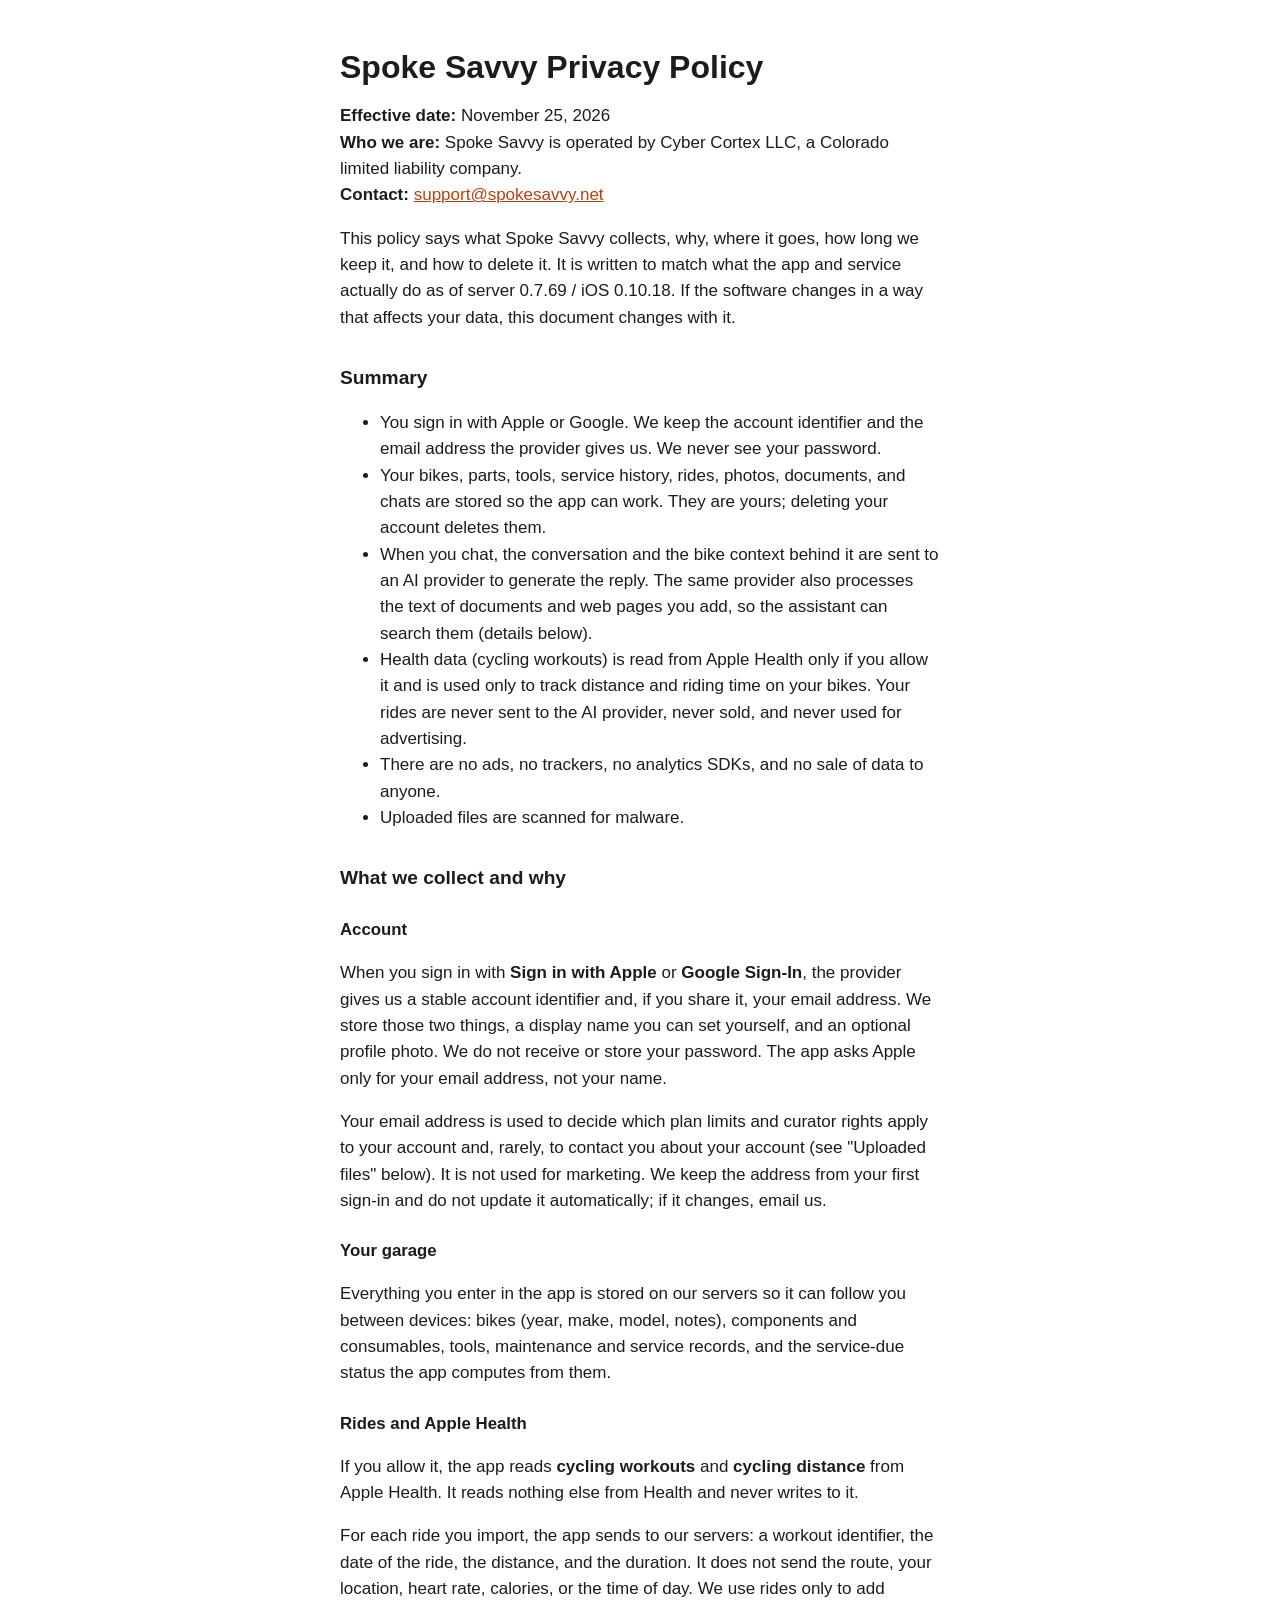
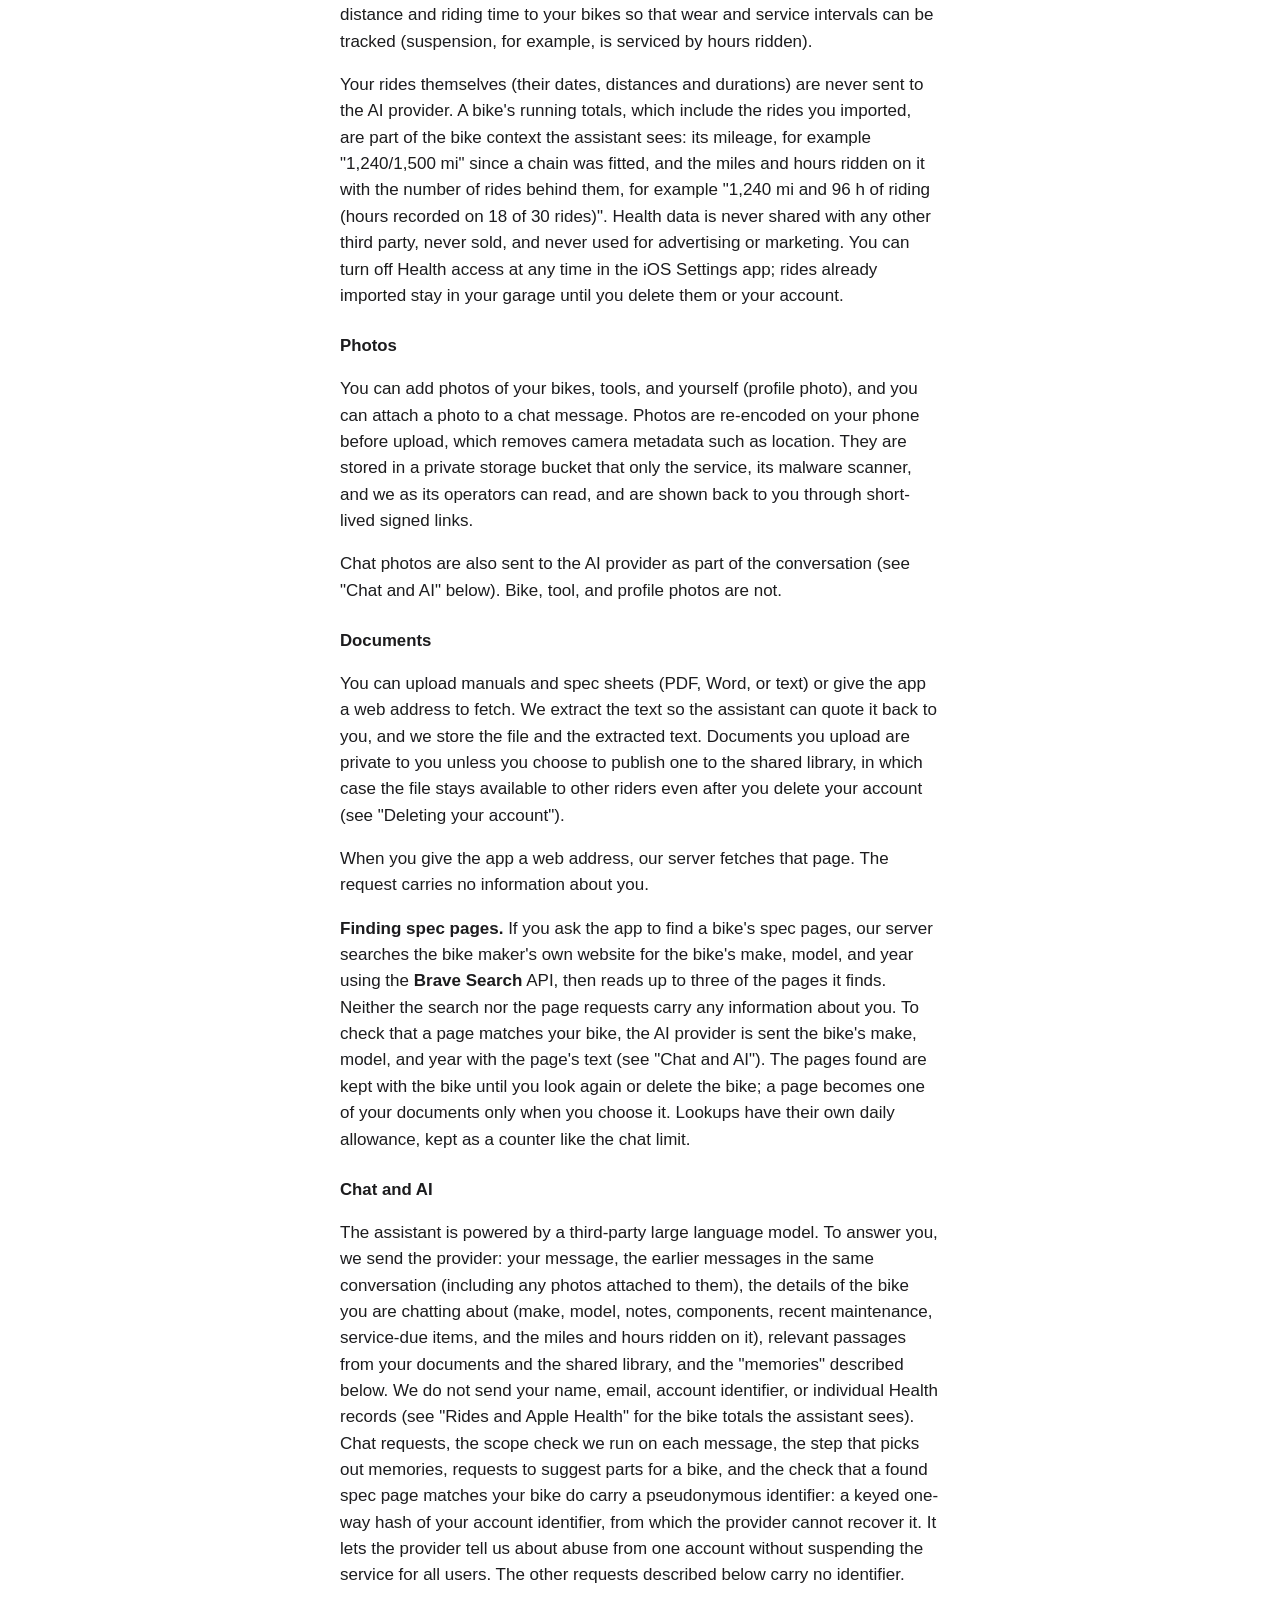
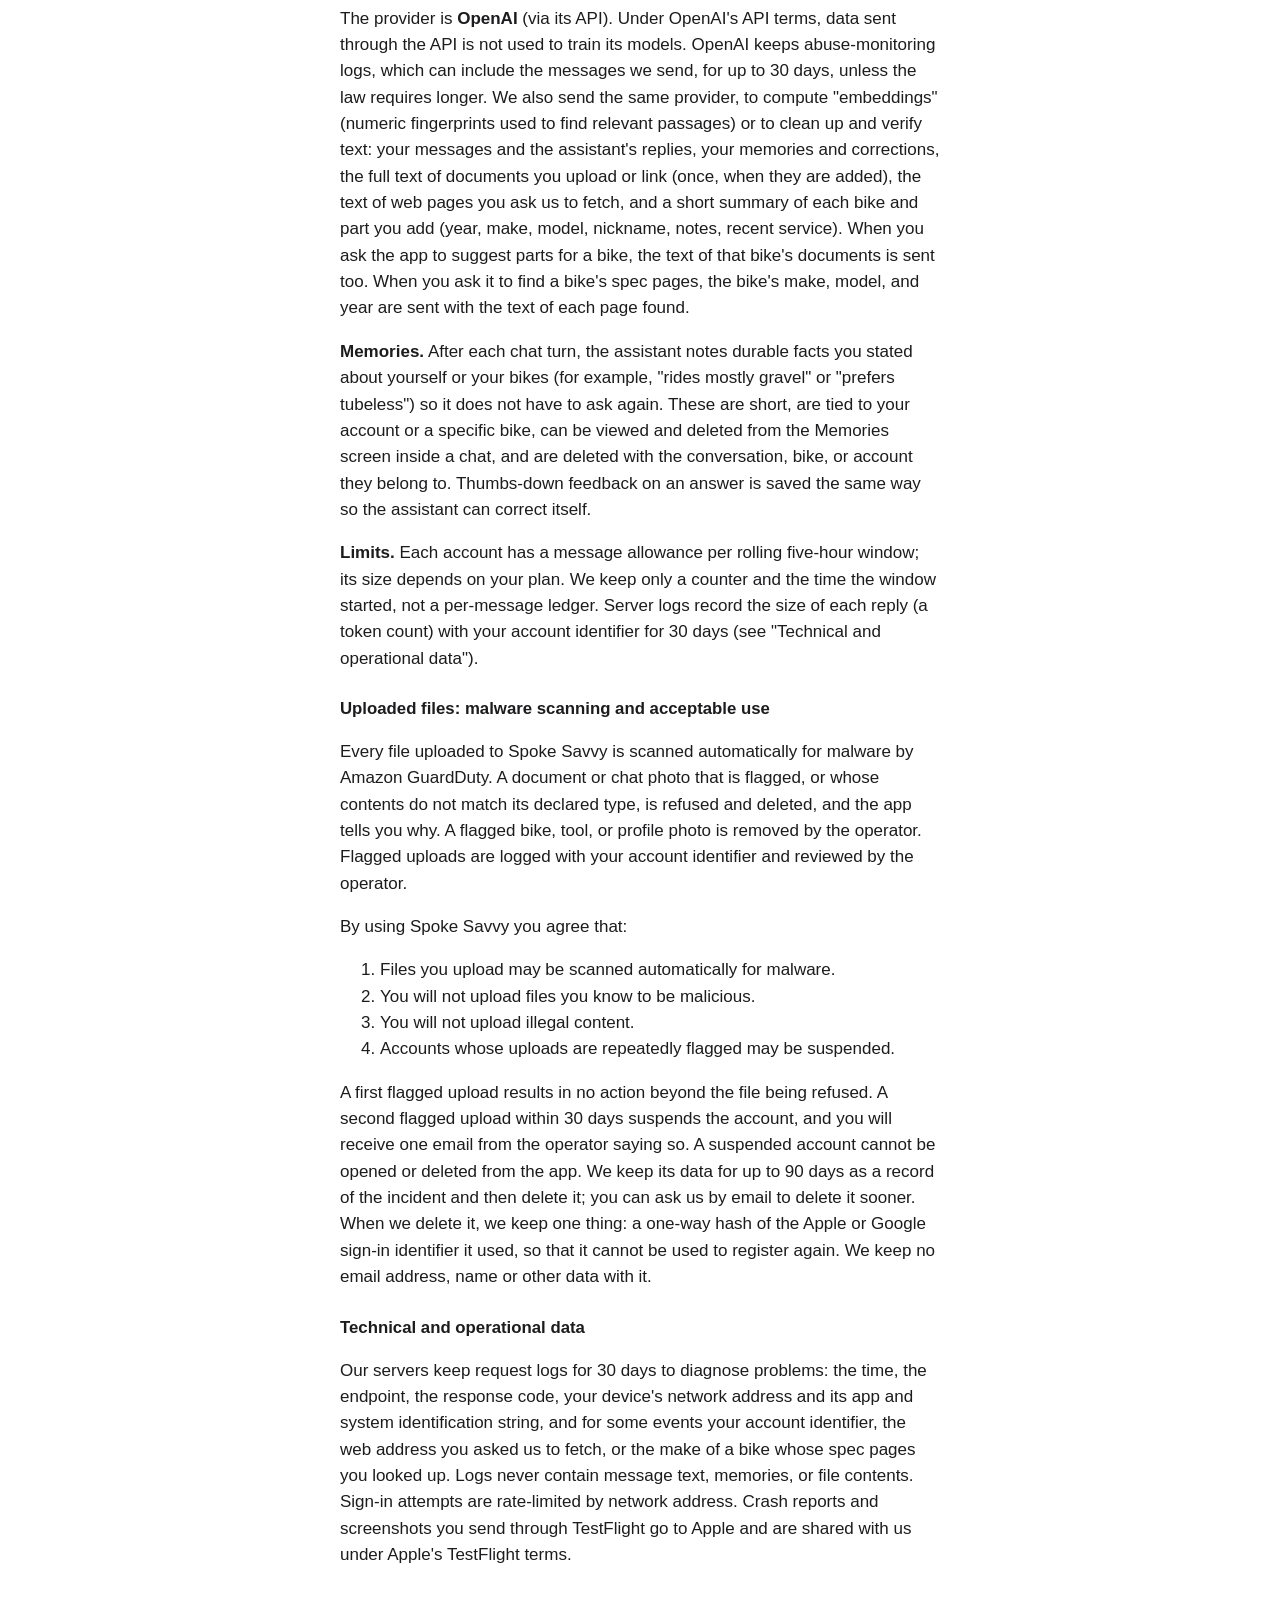
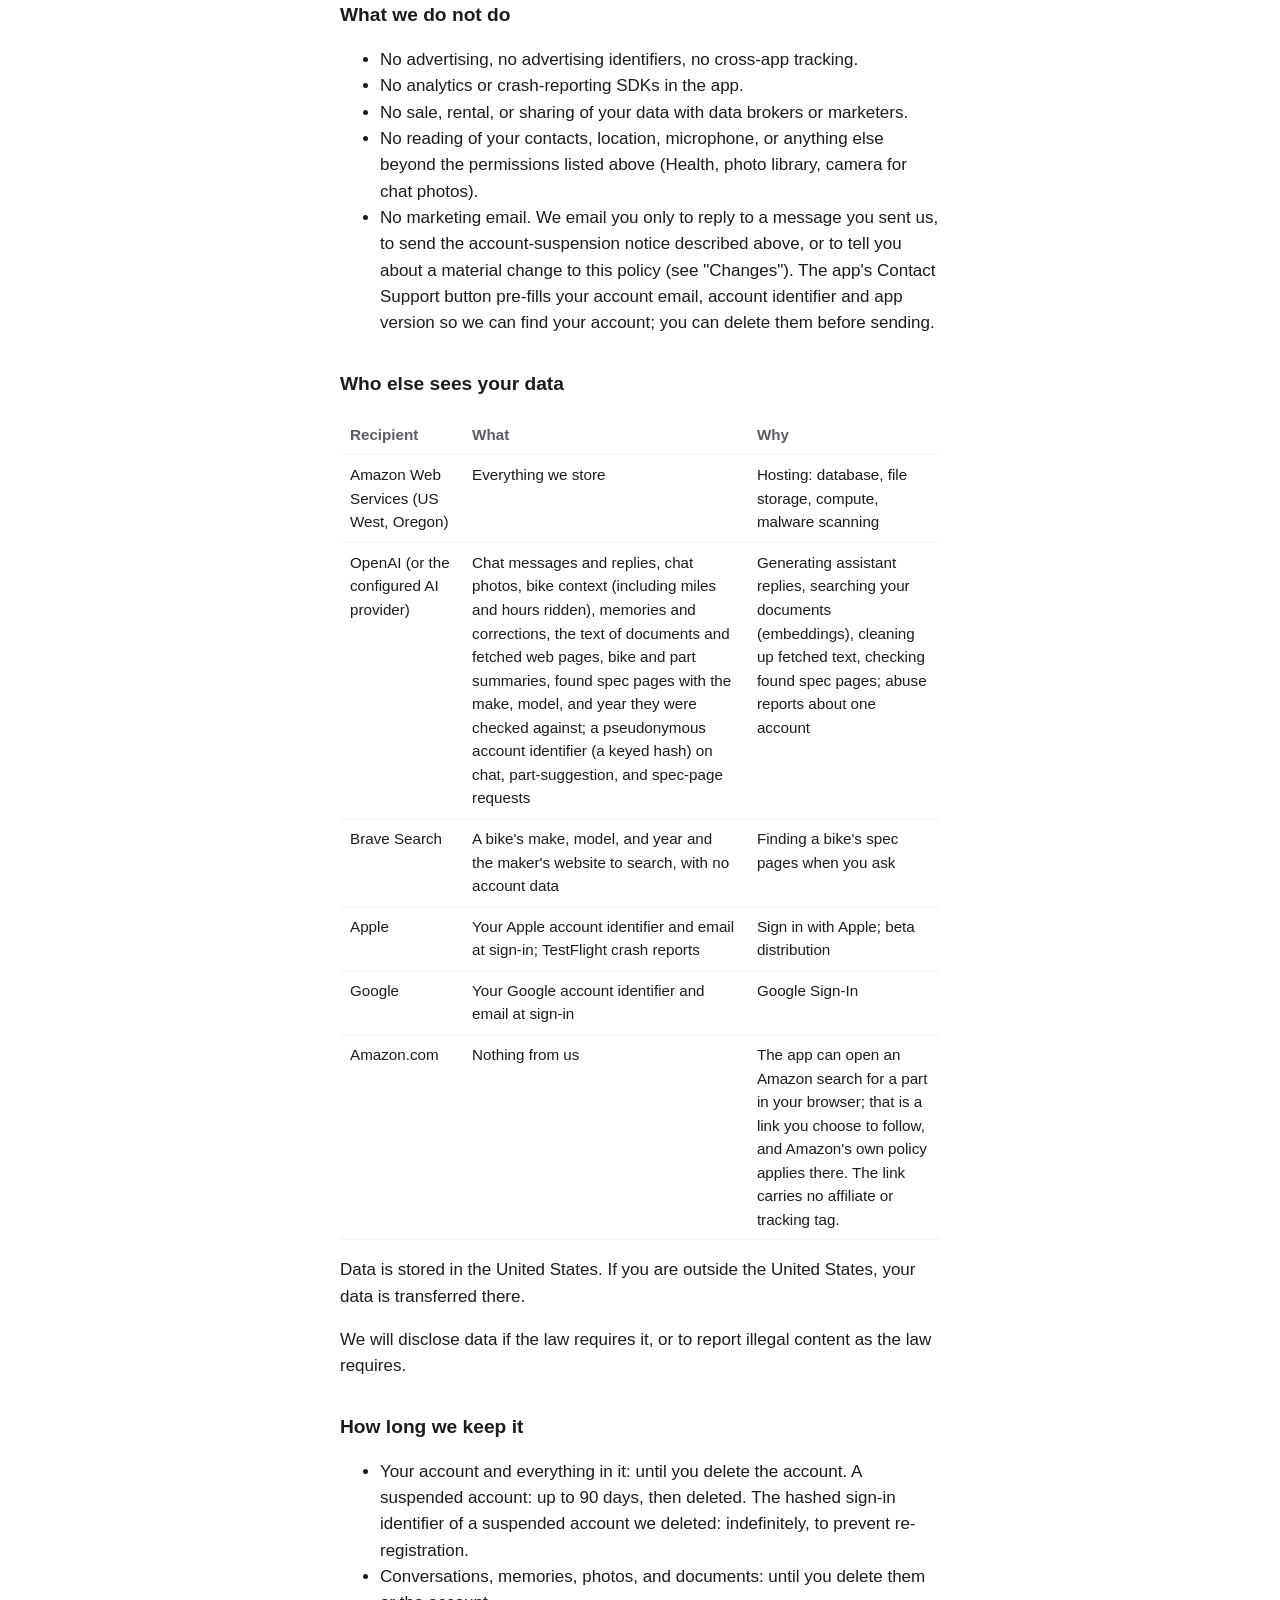
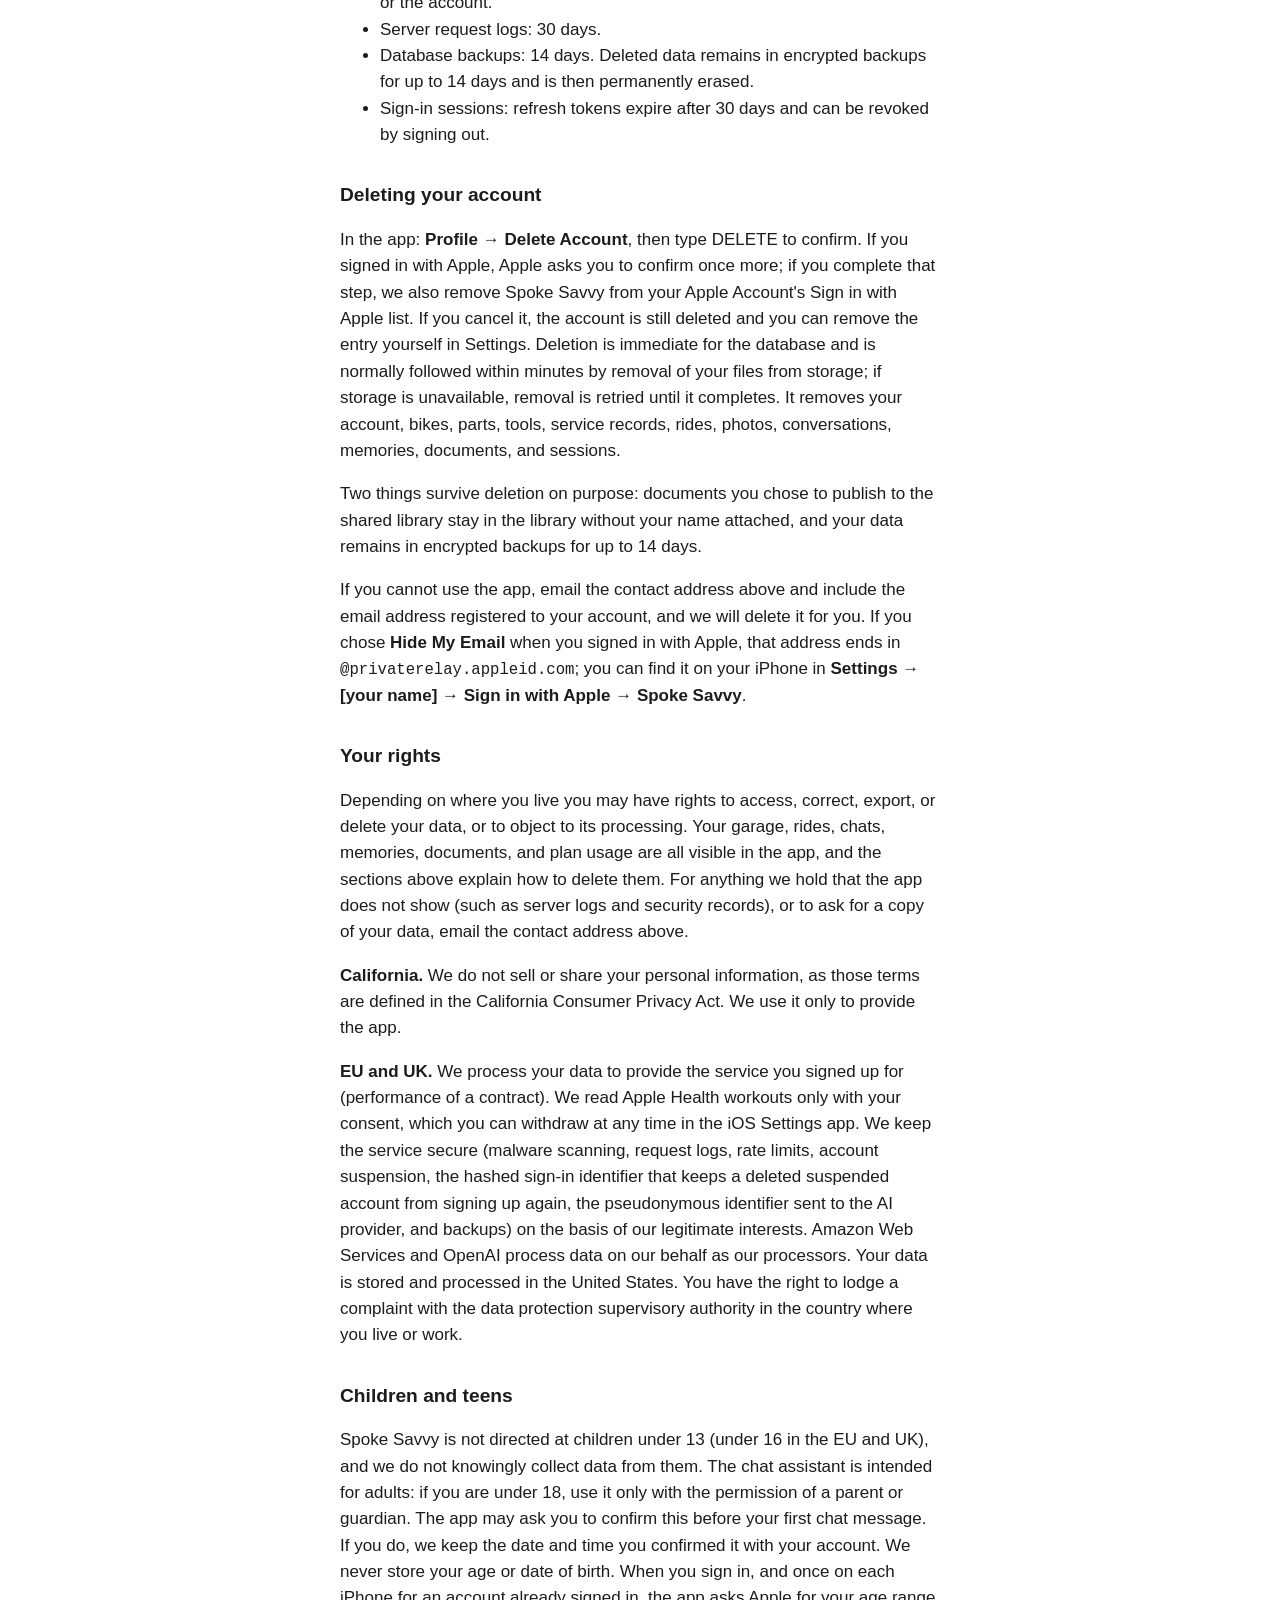
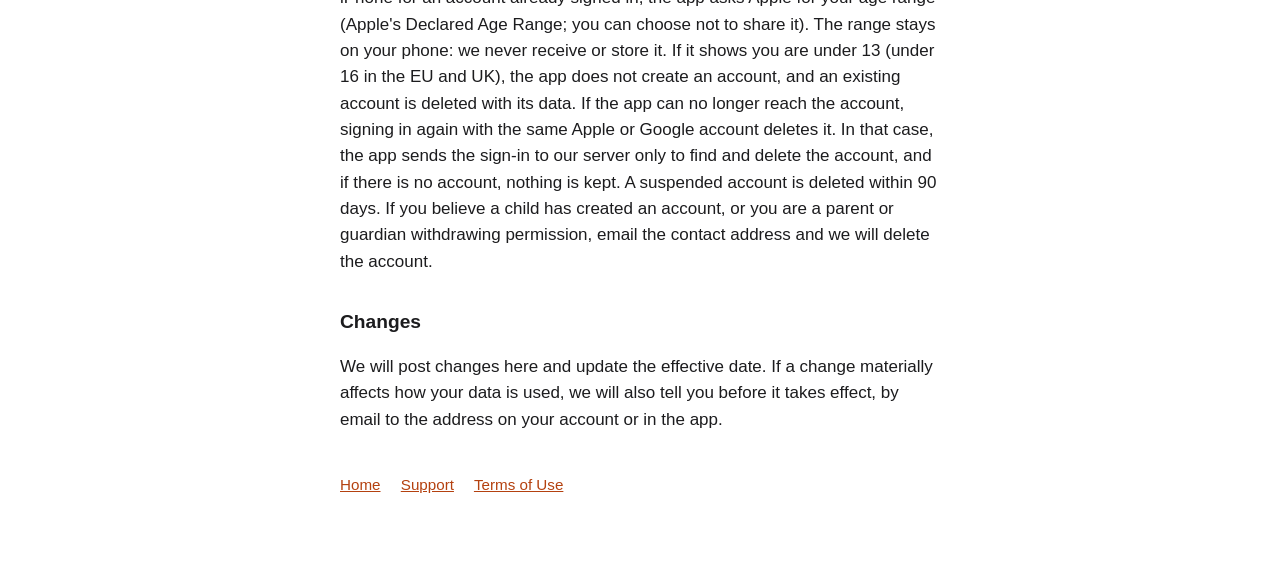
==== commit a4f89351: "privacy: under-age deletion from a refused sign-in (spoke-savvy #550), effective November 25, 2026 C" ====
--- a/privacy/index.html
+++ b/privacy/index.html
@@ -11,7 +11,7 @@
   <main>
     <!-- Rendered by tools/render_policy.py from docs/legal/privacy-policy.md in s34gull/spoke-savvy. Edit that file, then re-render. -->
     <h1>Spoke Savvy Privacy Policy</h1>
-    <p><strong>Effective date:</strong> November 9, 2026<br>
+    <p><strong>Effective date:</strong> November 25, 2026<br>
 <strong>Who we are:</strong> Spoke Savvy is operated by Cyber Cortex LLC, a Colorado limited liability company.<br>
 <strong>Contact:</strong> <a href="mailto:support@spokesavvy.net">support@spokesavvy.net</a></p>
     <p>This policy says what Spoke Savvy collects, why, where it goes, how long we keep it, and how to delete it. It is written to match what the app and service actually do as of server 0.7.69 / iOS 0.10.18. If the software changes in a way that affects your data, this document changes with it.</p>
@@ -63,7 +63,7 @@
     <p><strong>California.</strong> We do not sell or share your personal information, as those terms are defined in the California Consumer Privacy Act. We use it only to provide the app.</p>
     <p><strong>EU and UK.</strong> We process your data to provide the service you signed up for (performance of a contract). We read Apple Health workouts only with your consent, which you can withdraw at any time in the iOS Settings app. We keep the service secure (malware scanning, request logs, rate limits, account suspension, the hashed sign-in identifier that keeps a deleted suspended account from signing up again, the pseudonymous identifier sent to the AI provider, and backups) on the basis of our legitimate interests. Amazon Web Services and OpenAI process data on our behalf as our processors. Your data is stored and processed in the United States. You have the right to lodge a complaint with the data protection supervisory authority in the country where you live or work.</p>
     <h2>Children and teens</h2>
-    <p>Spoke Savvy is not directed at children under 13 (under 16 in the EU and UK), and we do not knowingly collect data from them. The chat assistant is intended for adults: if you are under 18, use it only with the permission of a parent or guardian. The app may ask you to confirm this before your first chat message. If you do, we keep the date and time you confirmed it with your account. We never store your age or date of birth. When you sign in, and once on each iPhone for an account already signed in, the app asks Apple for your age range (Apple's Declared Age Range; you can choose not to share it). The range stays on your phone: we never receive or store it. If it shows you are under 13 (under 16 in the EU and UK), the app does not create an account, and an existing account is deleted with its data (a suspended account within 90 days). If you believe a child has created an account, or you are a parent or guardian withdrawing permission, email the contact address and we will delete the account.</p>
+    <p>Spoke Savvy is not directed at children under 13 (under 16 in the EU and UK), and we do not knowingly collect data from them. The chat assistant is intended for adults: if you are under 18, use it only with the permission of a parent or guardian. The app may ask you to confirm this before your first chat message. If you do, we keep the date and time you confirmed it with your account. We never store your age or date of birth. When you sign in, and once on each iPhone for an account already signed in, the app asks Apple for your age range (Apple's Declared Age Range; you can choose not to share it). The range stays on your phone: we never receive or store it. If it shows you are under 13 (under 16 in the EU and UK), the app does not create an account, and an existing account is deleted with its data. If the app can no longer reach the account, signing in again with the same Apple or Google account deletes it. In that case, the app sends the sign-in to our server only to find and delete the account, and if there is no account, nothing is kept. A suspended account is deleted within 90 days. If you believe a child has created an account, or you are a parent or guardian withdrawing permission, email the contact address and we will delete the account.</p>
     <h2>Changes</h2>
     <p>We will post changes here and update the effective date. If a change materially affects how your data is used, we will also tell you before it takes effect, by email to the address on your account or in the app.</p>
 
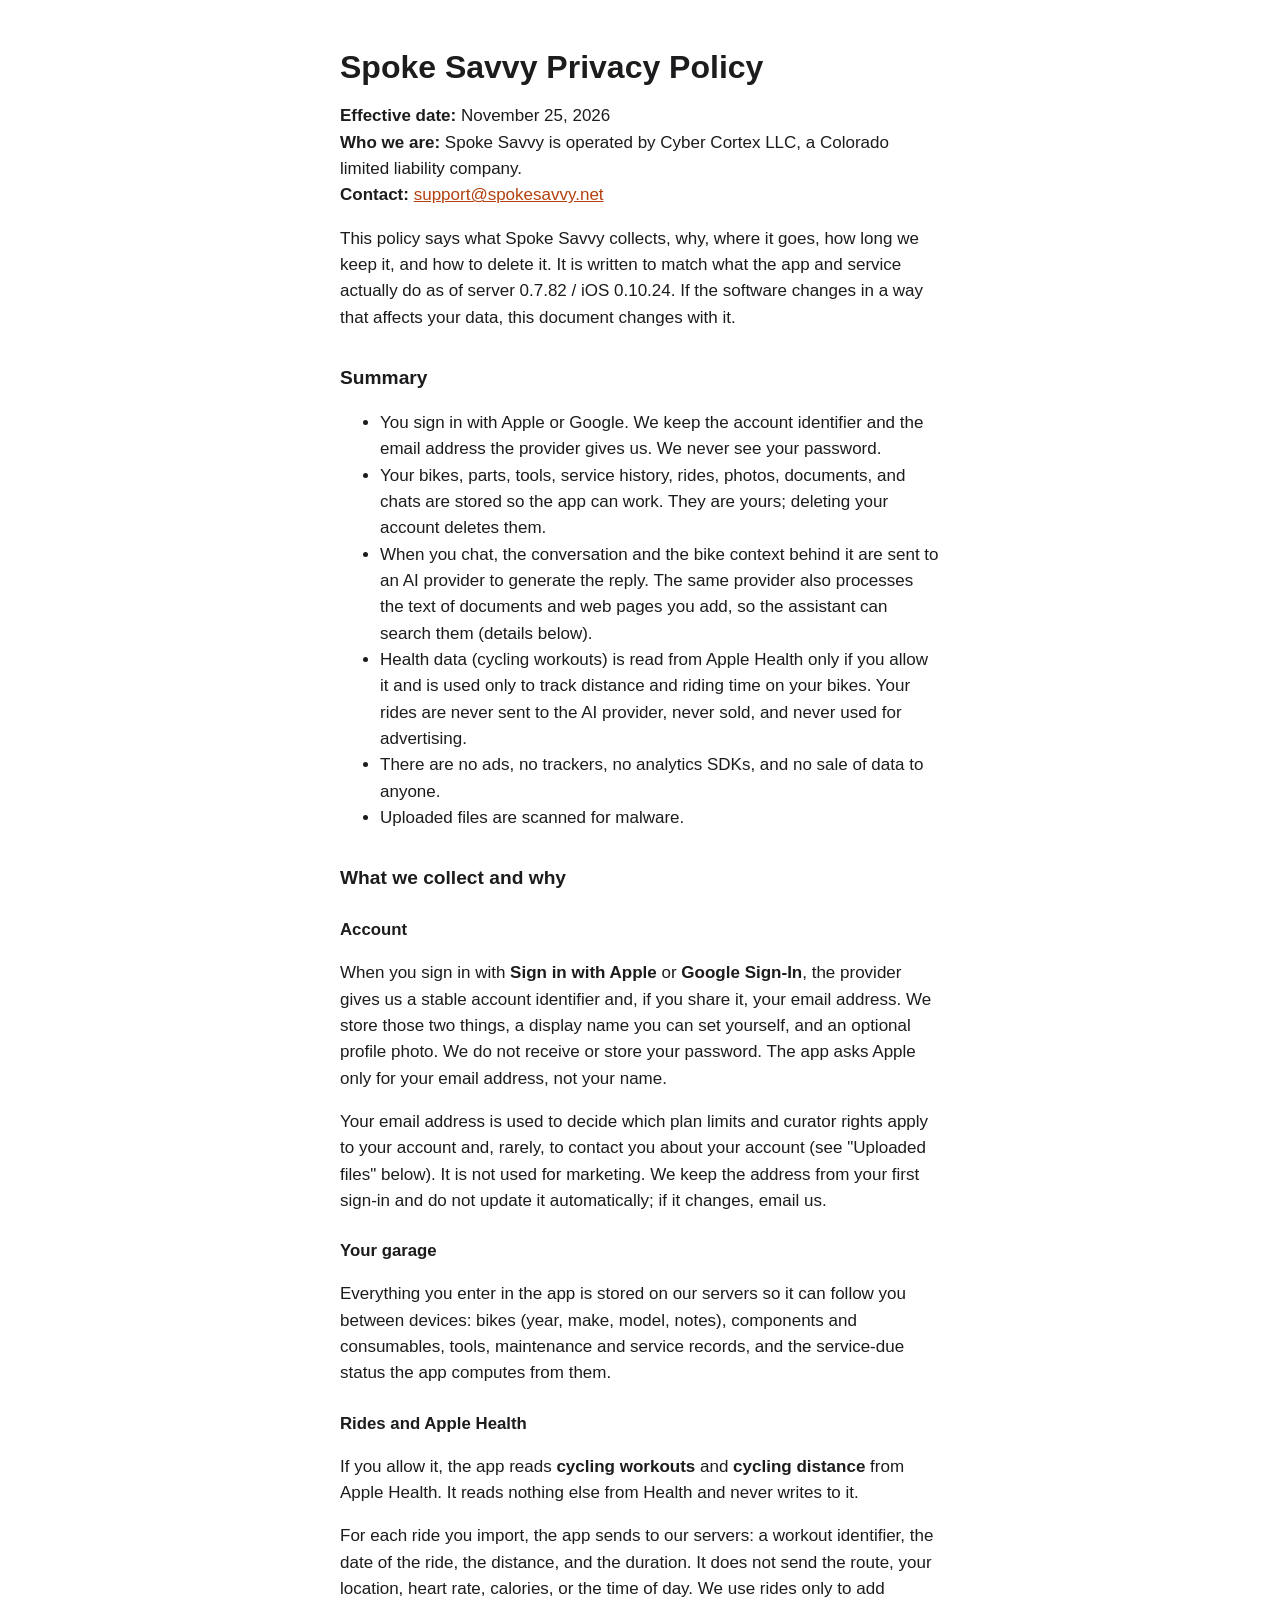
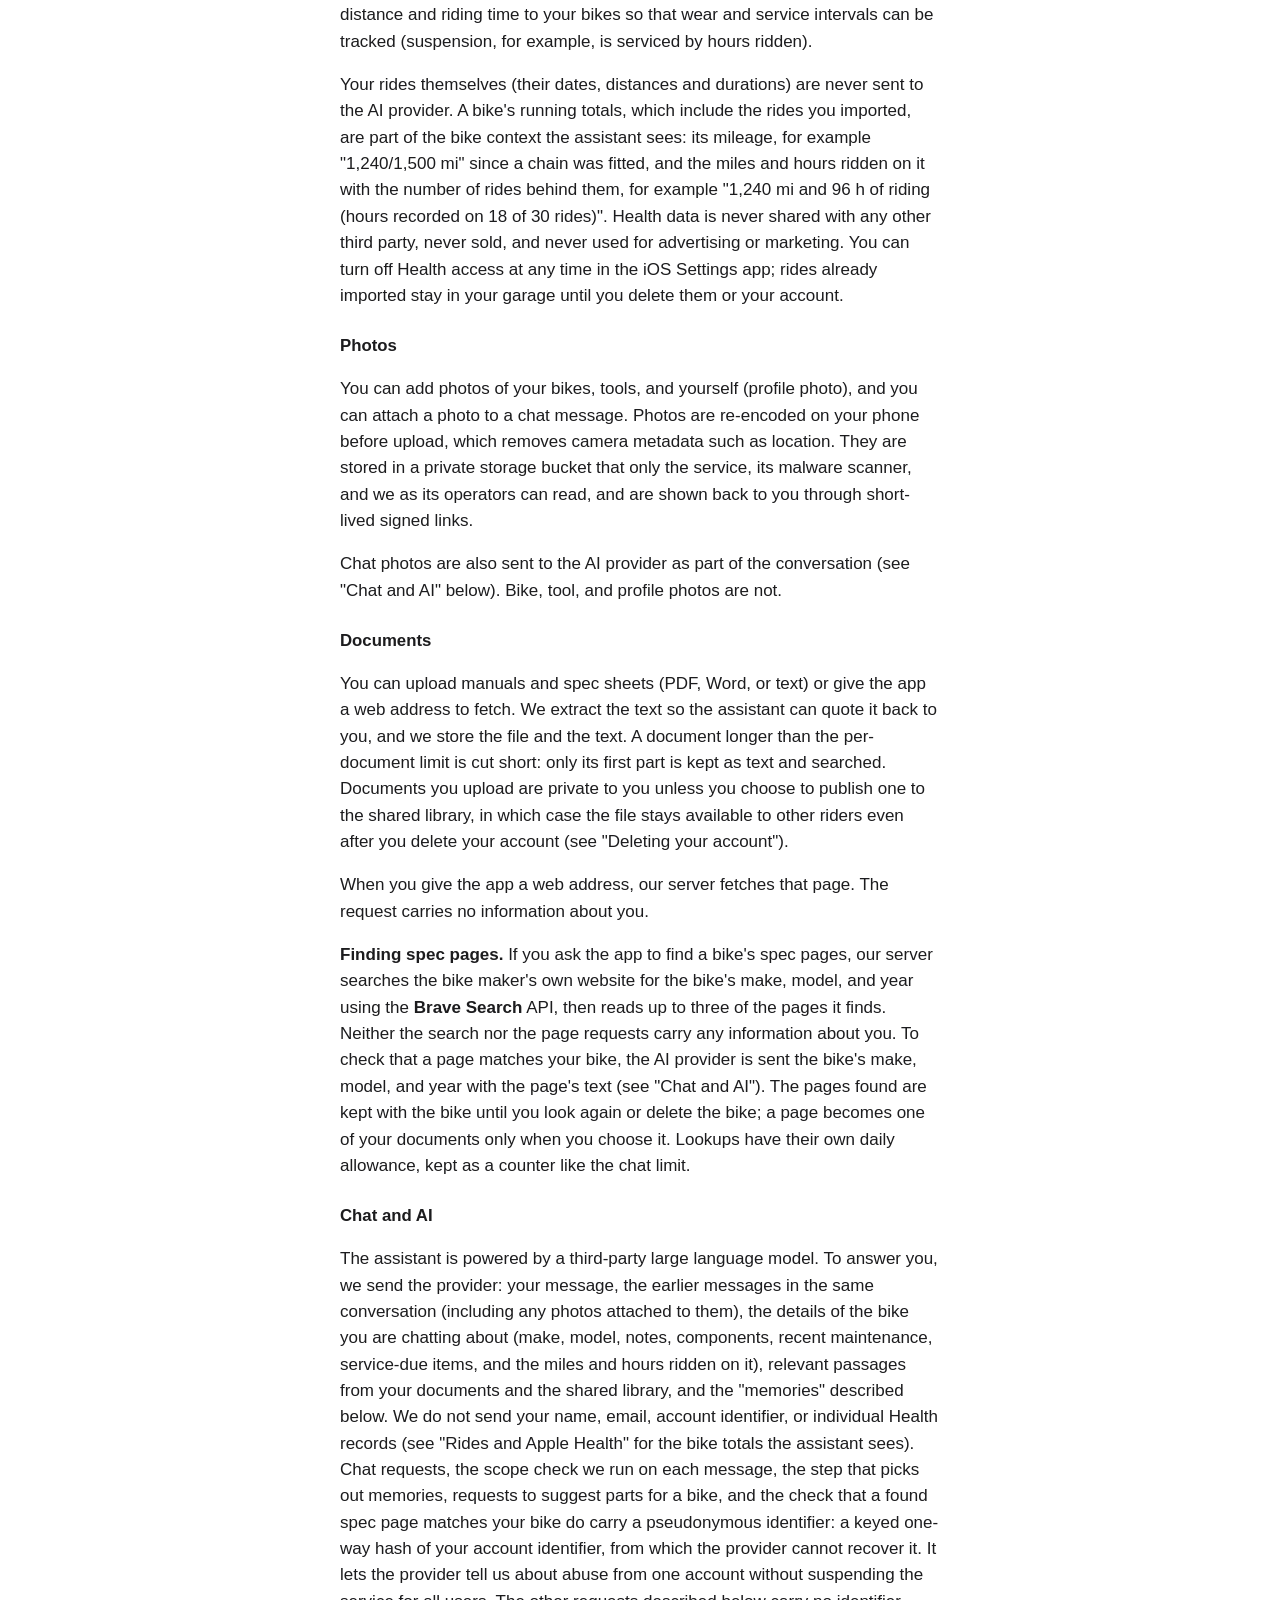
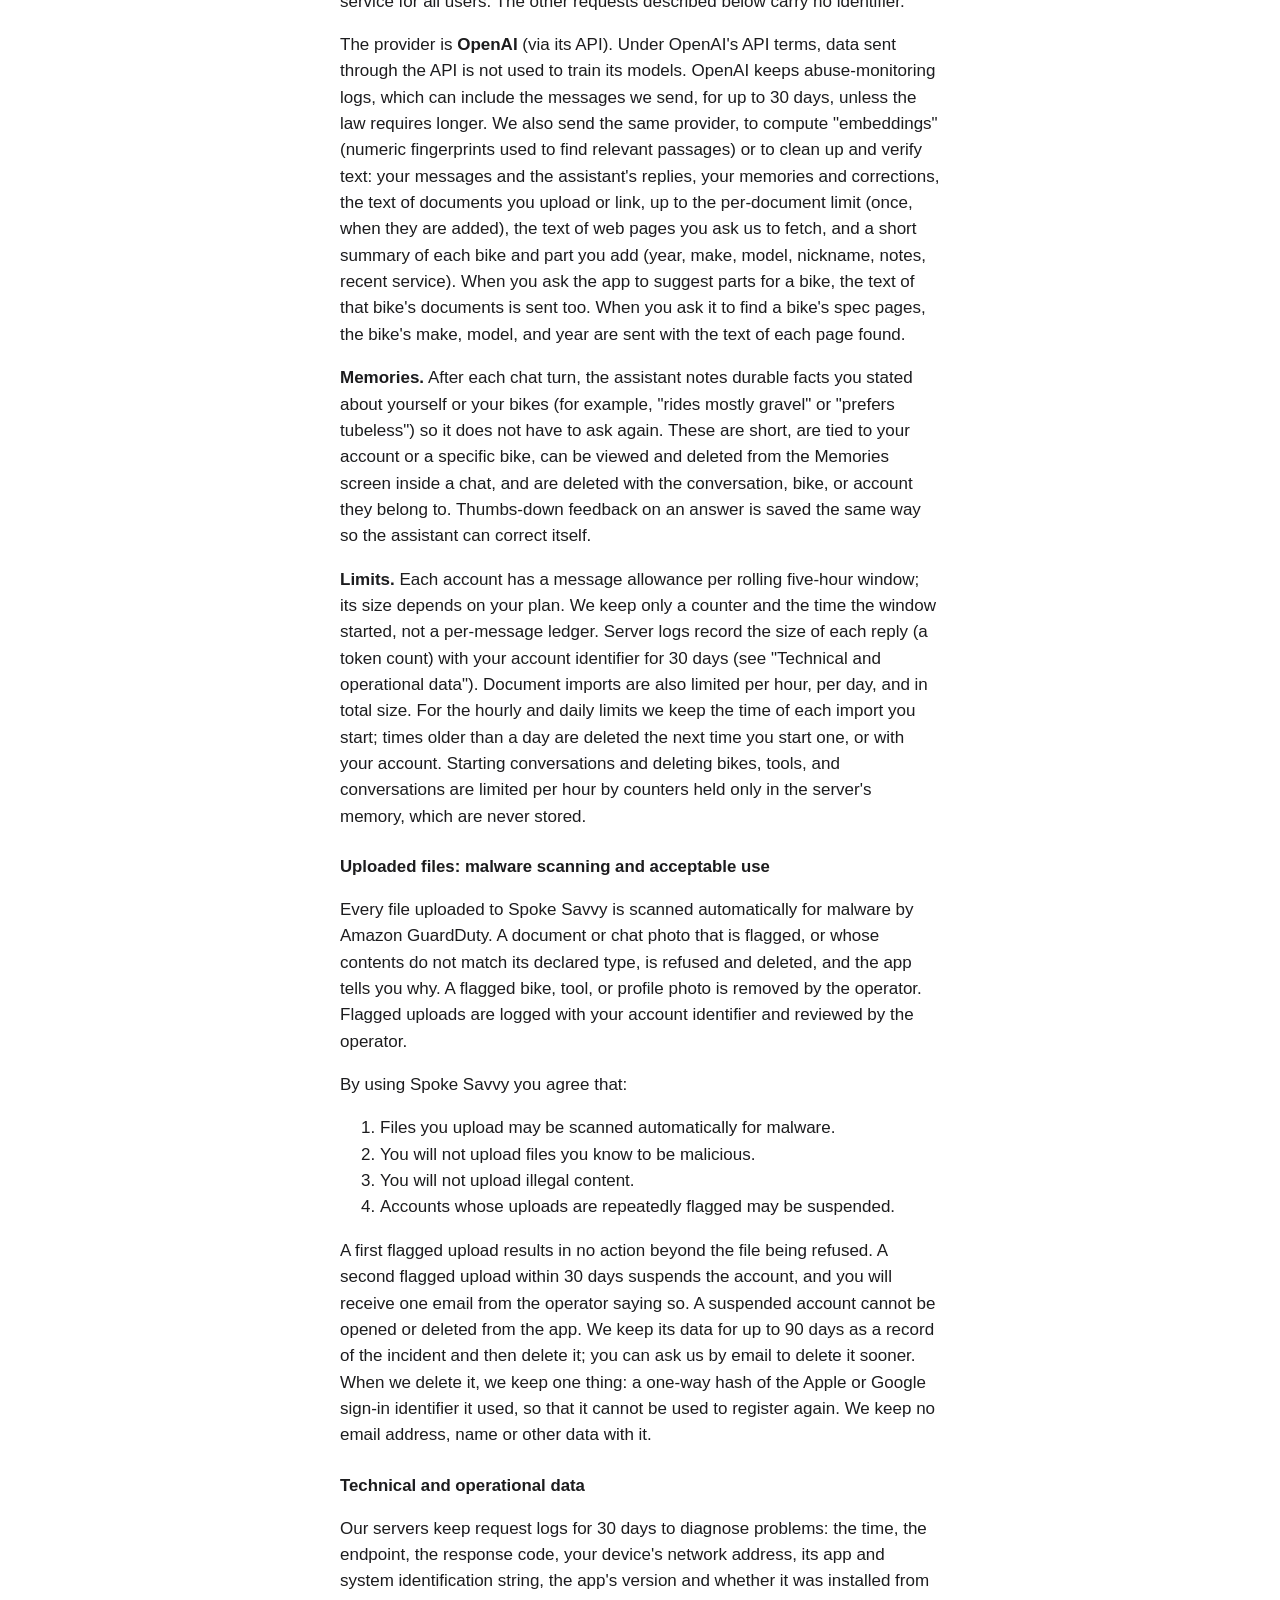
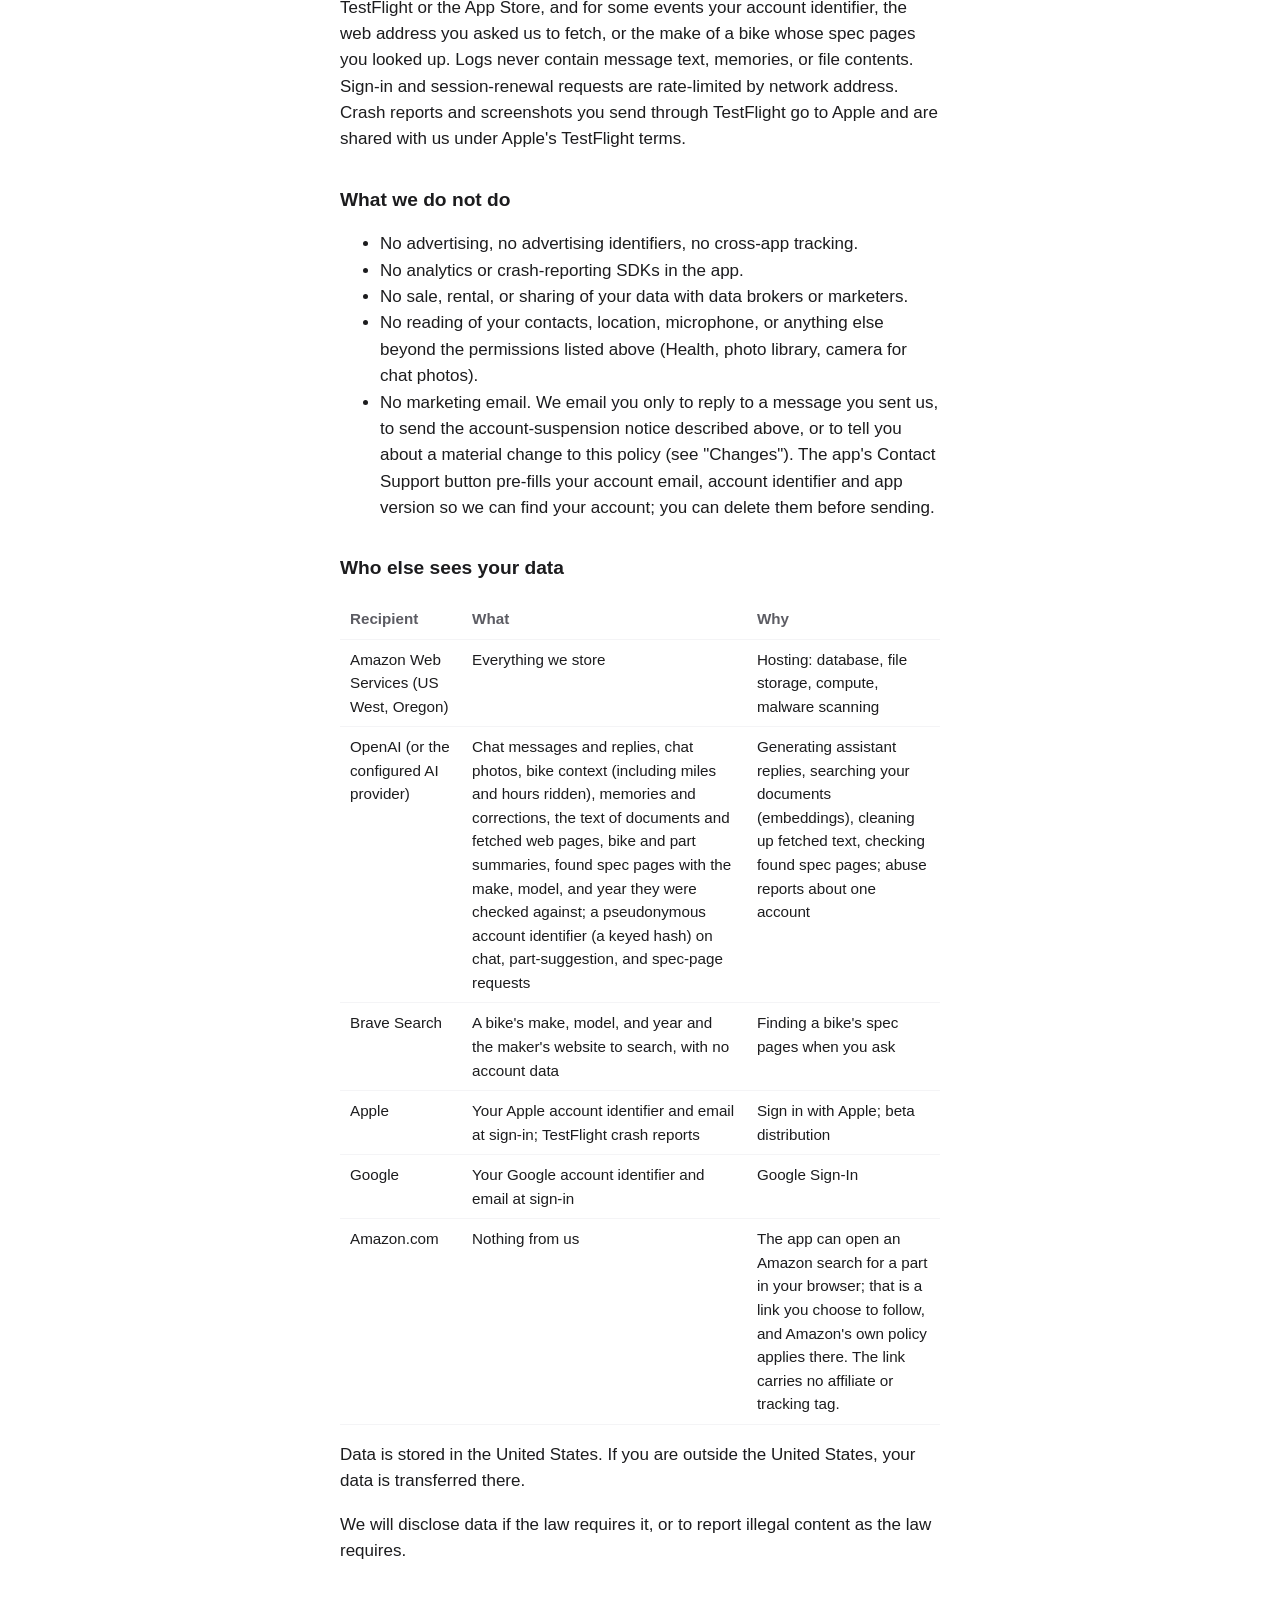
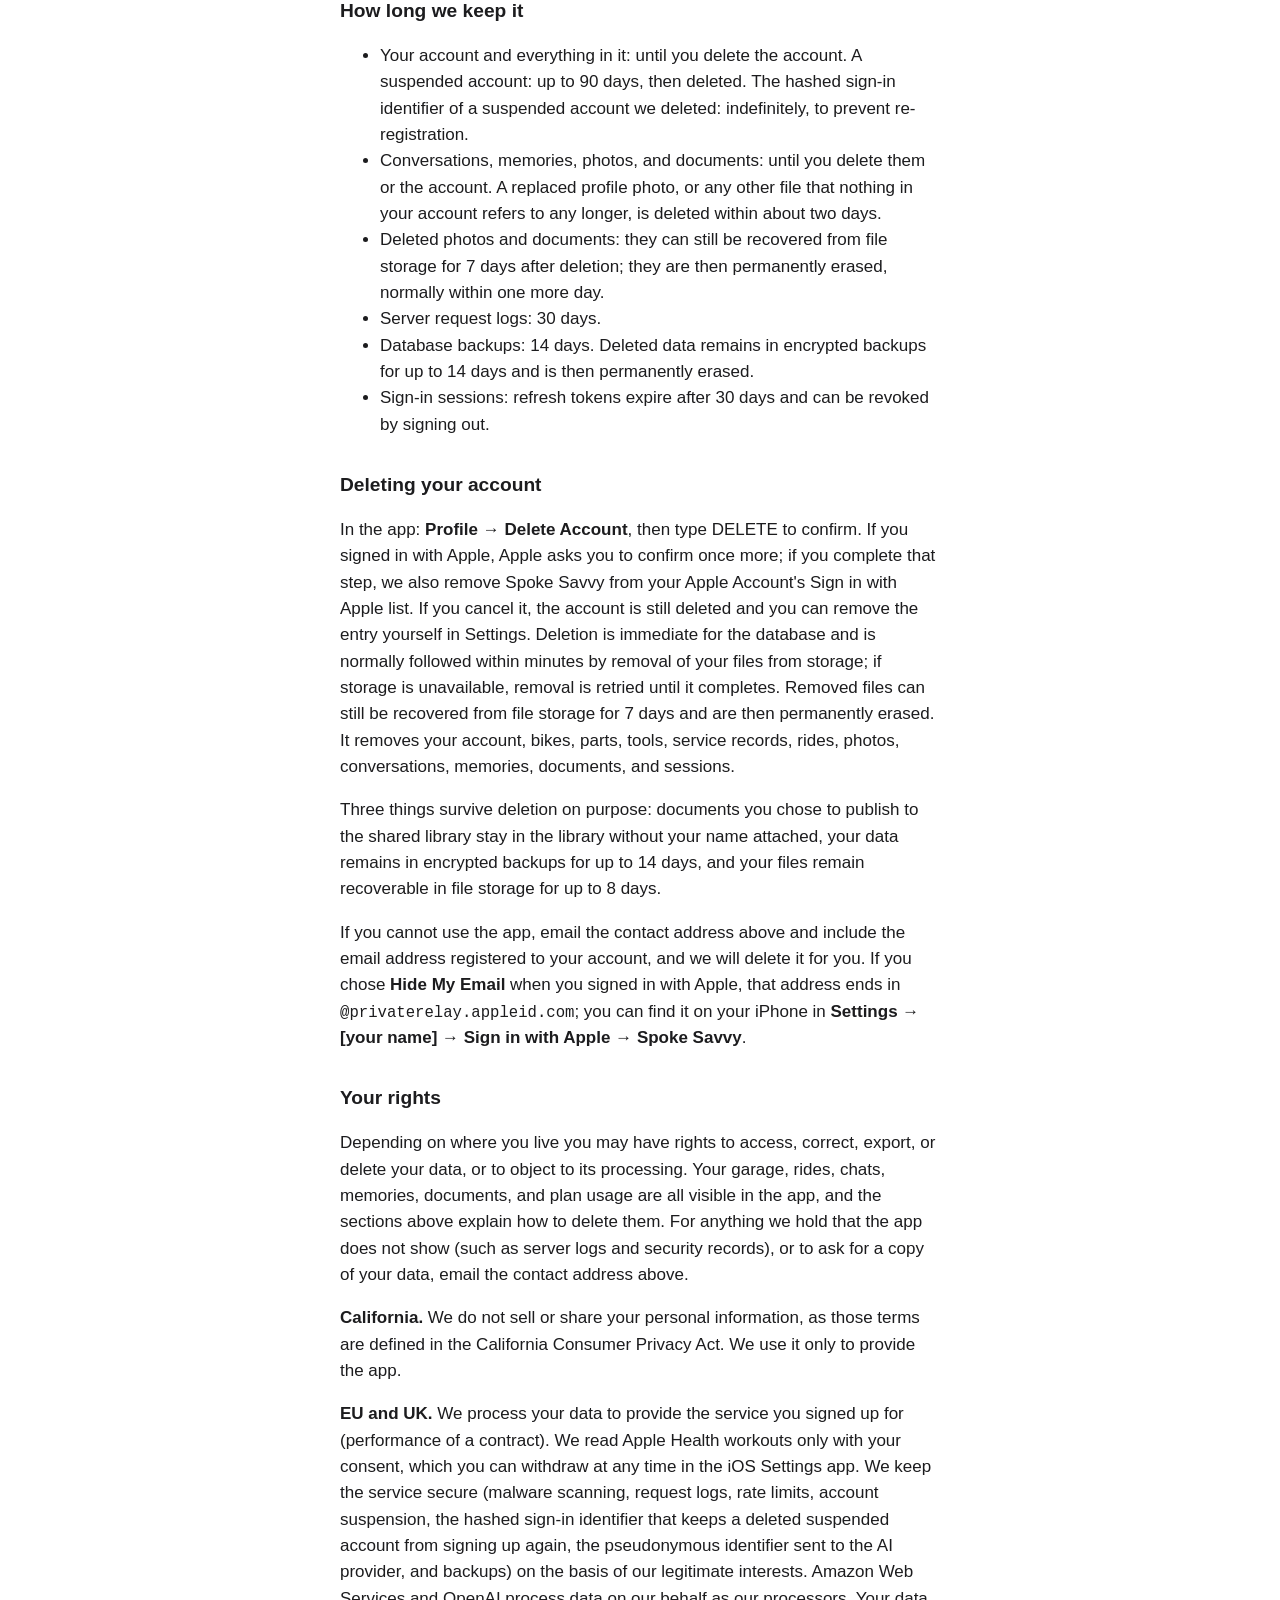
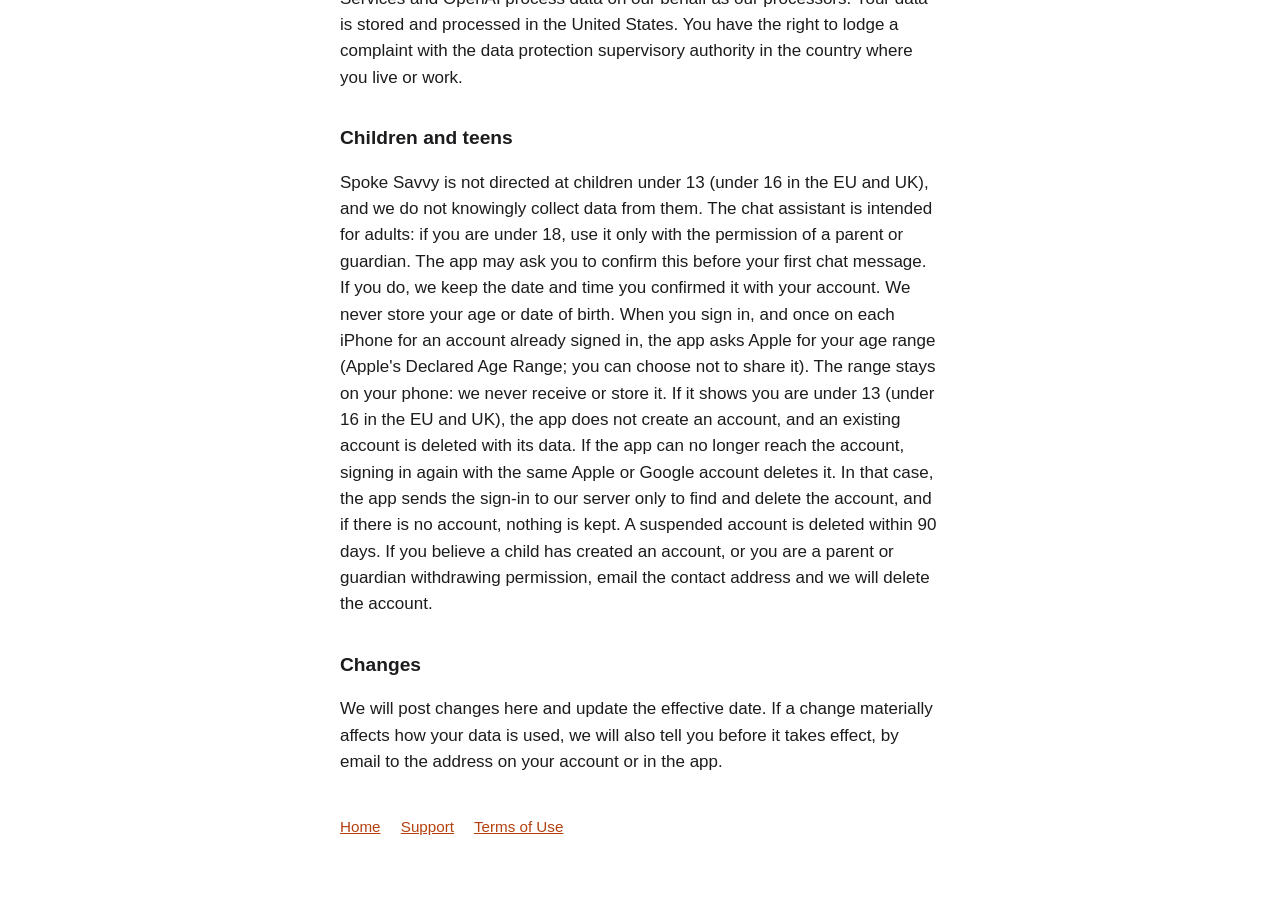
==== commit 8d23029d: "privacy: brought up to server 0.7.82 / iOS 0.10.24 (spoke-savvy #603), effective November 25, 2026 C" ====
--- a/privacy/index.html
+++ b/privacy/index.html
@@ -14,7 +14,7 @@
     <p><strong>Effective date:</strong> November 25, 2026<br>
 <strong>Who we are:</strong> Spoke Savvy is operated by Cyber Cortex LLC, a Colorado limited liability company.<br>
 <strong>Contact:</strong> <a href="mailto:support@spokesavvy.net">support@spokesavvy.net</a></p>
-    <p>This policy says what Spoke Savvy collects, why, where it goes, how long we keep it, and how to delete it. It is written to match what the app and service actually do as of server 0.7.69 / iOS 0.10.18. If the software changes in a way that affects your data, this document changes with it.</p>
+    <p>This policy says what Spoke Savvy collects, why, where it goes, how long we keep it, and how to delete it. It is written to match what the app and service actually do as of server 0.7.82 / iOS 0.10.24. If the software changes in a way that affects your data, this document changes with it.</p>
     <h2>Summary</h2>
     <ul><li>You sign in with Apple or Google. We keep the account identifier and the email address the provider gives us. We never see your password.</li><li>Your bikes, parts, tools, service history, rides, photos, documents, and chats are stored so the app can work. They are yours; deleting your account deletes them.</li><li>When you chat, the conversation and the bike context behind it are sent to an AI provider to generate the reply. The same provider also processes the text of documents and web pages you add, so the assistant can search them (details below).</li><li>Health data (cycling workouts) is read from Apple Health only if you allow it and is used only to track distance and riding time on your bikes. Your rides are never sent to the AI provider, never sold, and never used for advertising.</li><li>There are no ads, no trackers, no analytics SDKs, and no sale of data to anyone.</li><li>Uploaded files are scanned for malware.</li></ul>
     <h2>What we collect and why</h2>
@@ -31,21 +31,21 @@
     <p>You can add photos of your bikes, tools, and yourself (profile photo), and you can attach a photo to a chat message. Photos are re-encoded on your phone before upload, which removes camera metadata such as location. They are stored in a private storage bucket that only the service, its malware scanner, and we as its operators can read, and are shown back to you through short-lived signed links.</p>
     <p>Chat photos are also sent to the AI provider as part of the conversation (see "Chat and AI" below). Bike, tool, and profile photos are not.</p>
     <h3>Documents</h3>
-    <p>You can upload manuals and spec sheets (PDF, Word, or text) or give the app a web address to fetch. We extract the text so the assistant can quote it back to you, and we store the file and the extracted text. Documents you upload are private to you unless you choose to publish one to the shared library, in which case the file stays available to other riders even after you delete your account (see "Deleting your account").</p>
+    <p>You can upload manuals and spec sheets (PDF, Word, or text) or give the app a web address to fetch. We extract the text so the assistant can quote it back to you, and we store the file and the text. A document longer than the per-document limit is cut short: only its first part is kept as text and searched. Documents you upload are private to you unless you choose to publish one to the shared library, in which case the file stays available to other riders even after you delete your account (see "Deleting your account").</p>
     <p>When you give the app a web address, our server fetches that page. The request carries no information about you.</p>
     <p><strong>Finding spec pages.</strong> If you ask the app to find a bike's spec pages, our server searches the bike maker's own website for the bike's make, model, and year using the <strong>Brave Search</strong> API, then reads up to three of the pages it finds. Neither the search nor the page requests carry any information about you. To check that a page matches your bike, the AI provider is sent the bike's make, model, and year with the page's text (see "Chat and AI"). The pages found are kept with the bike until you look again or delete the bike; a page becomes one of your documents only when you choose it. Lookups have their own daily allowance, kept as a counter like the chat limit.</p>
     <h3>Chat and AI</h3>
     <p>The assistant is powered by a third-party large language model. To answer you, we send the provider: your message, the earlier messages in the same conversation (including any photos attached to them), the details of the bike you are chatting about (make, model, notes, components, recent maintenance, service-due items, and the miles and hours ridden on it), relevant passages from your documents and the shared library, and the "memories" described below. We do not send your name, email, account identifier, or individual Health records (see "Rides and Apple Health" for the bike totals the assistant sees). Chat requests, the scope check we run on each message, the step that picks out memories, requests to suggest parts for a bike, and the check that a found spec page matches your bike do carry a pseudonymous identifier: a keyed one-way hash of your account identifier, from which the provider cannot recover it. It lets the provider tell us about abuse from one account without suspending the service for all users. The other requests described below carry no identifier.</p>
-    <p>The provider is <strong>OpenAI</strong> (via its API). Under OpenAI's API terms, data sent through the API is not used to train its models. OpenAI keeps abuse-monitoring logs, which can include the messages we send, for up to 30 days, unless the law requires longer. We also send the same provider, to compute "embeddings" (numeric fingerprints used to find relevant passages) or to clean up and verify text: your messages and the assistant's replies, your memories and corrections, the full text of documents you upload or link (once, when they are added), the text of web pages you ask us to fetch, and a short summary of each bike and part you add (year, make, model, nickname, notes, recent service). When you ask the app to suggest parts for a bike, the text of that bike's documents is sent too. When you ask it to find a bike's spec pages, the bike's make, model, and year are sent with the text of each page found.</p>
+    <p>The provider is <strong>OpenAI</strong> (via its API). Under OpenAI's API terms, data sent through the API is not used to train its models. OpenAI keeps abuse-monitoring logs, which can include the messages we send, for up to 30 days, unless the law requires longer. We also send the same provider, to compute "embeddings" (numeric fingerprints used to find relevant passages) or to clean up and verify text: your messages and the assistant's replies, your memories and corrections, the text of documents you upload or link, up to the per-document limit (once, when they are added), the text of web pages you ask us to fetch, and a short summary of each bike and part you add (year, make, model, nickname, notes, recent service). When you ask the app to suggest parts for a bike, the text of that bike's documents is sent too. When you ask it to find a bike's spec pages, the bike's make, model, and year are sent with the text of each page found.</p>
     <p><strong>Memories.</strong> After each chat turn, the assistant notes durable facts you stated about yourself or your bikes (for example, "rides mostly gravel" or "prefers tubeless") so it does not have to ask again. These are short, are tied to your account or a specific bike, can be viewed and deleted from the Memories screen inside a chat, and are deleted with the conversation, bike, or account they belong to. Thumbs-down feedback on an answer is saved the same way so the assistant can correct itself.</p>
-    <p><strong>Limits.</strong> Each account has a message allowance per rolling five-hour window; its size depends on your plan. We keep only a counter and the time the window started, not a per-message ledger. Server logs record the size of each reply (a token count) with your account identifier for 30 days (see "Technical and operational data").</p>
+    <p><strong>Limits.</strong> Each account has a message allowance per rolling five-hour window; its size depends on your plan. We keep only a counter and the time the window started, not a per-message ledger. Server logs record the size of each reply (a token count) with your account identifier for 30 days (see "Technical and operational data"). Document imports are also limited per hour, per day, and in total size. For the hourly and daily limits we keep the time of each import you start; times older than a day are deleted the next time you start one, or with your account. Starting conversations and deleting bikes, tools, and conversations are limited per hour by counters held only in the server's memory, which are never stored.</p>
     <h3>Uploaded files: malware scanning and acceptable use</h3>
     <p>Every file uploaded to Spoke Savvy is scanned automatically for malware by Amazon GuardDuty. A document or chat photo that is flagged, or whose contents do not match its declared type, is refused and deleted, and the app tells you why. A flagged bike, tool, or profile photo is removed by the operator. Flagged uploads are logged with your account identifier and reviewed by the operator.</p>
     <p>By using Spoke Savvy you agree that:</p>
     <ol><li>Files you upload may be scanned automatically for malware.</li><li>You will not upload files you know to be malicious.</li><li>You will not upload illegal content.</li><li>Accounts whose uploads are repeatedly flagged may be suspended.</li></ol>
     <p>A first flagged upload results in no action beyond the file being refused. A second flagged upload within 30 days suspends the account, and you will receive one email from the operator saying so. A suspended account cannot be opened or deleted from the app. We keep its data for up to 90 days as a record of the incident and then delete it; you can ask us by email to delete it sooner. When we delete it, we keep one thing: a one-way hash of the Apple or Google sign-in identifier it used, so that it cannot be used to register again. We keep no email address, name or other data with it.</p>
     <h3>Technical and operational data</h3>
-    <p>Our servers keep request logs for 30 days to diagnose problems: the time, the endpoint, the response code, your device's network address and its app and system identification string, and for some events your account identifier, the web address you asked us to fetch, or the make of a bike whose spec pages you looked up. Logs never contain message text, memories, or file contents. Sign-in attempts are rate-limited by network address. Crash reports and screenshots you send through TestFlight go to Apple and are shared with us under Apple's TestFlight terms.</p>
+    <p>Our servers keep request logs for 30 days to diagnose problems: the time, the endpoint, the response code, your device's network address, its app and system identification string, the app's version and whether it was installed from TestFlight or the App Store, and for some events your account identifier, the web address you asked us to fetch, or the make of a bike whose spec pages you looked up. Logs never contain message text, memories, or file contents. Sign-in and session-renewal requests are rate-limited by network address. Crash reports and screenshots you send through TestFlight go to Apple and are shared with us under Apple's TestFlight terms.</p>
     <h2>What we do not do</h2>
     <ul><li>No advertising, no advertising identifiers, no cross-app tracking.</li><li>No analytics or crash-reporting SDKs in the app.</li><li>No sale, rental, or sharing of your data with data brokers or marketers.</li><li>No reading of your contacts, location, microphone, or anything else beyond the permissions listed above (Health, photo library, camera for chat photos).</li><li>No marketing email. We email you only to reply to a message you sent us, to send the account-suspension notice described above, or to tell you about a material change to this policy (see "Changes"). The app's Contact Support button pre-fills your account email, account identifier and app version so we can find your account; you can delete them before sending.</li></ul>
     <h2>Who else sees your data</h2>
@@ -53,10 +53,10 @@
     <p>Data is stored in the United States. If you are outside the United States, your data is transferred there.</p>
     <p>We will disclose data if the law requires it, or to report illegal content as the law requires.</p>
     <h2>How long we keep it</h2>
-    <ul><li>Your account and everything in it: until you delete the account. A suspended account: up to 90 days, then deleted. The hashed sign-in identifier of a suspended account we deleted: indefinitely, to prevent re-registration.</li><li>Conversations, memories, photos, and documents: until you delete them or the account.</li><li>Server request logs: 30 days.</li><li>Database backups: 14 days. Deleted data remains in encrypted backups for up to 14 days and is then permanently erased.</li><li>Sign-in sessions: refresh tokens expire after 30 days and can be revoked by signing out.</li></ul>
+    <ul><li>Your account and everything in it: until you delete the account. A suspended account: up to 90 days, then deleted. The hashed sign-in identifier of a suspended account we deleted: indefinitely, to prevent re-registration.</li><li>Conversations, memories, photos, and documents: until you delete them or the account. A replaced profile photo, or any other file that nothing in your account refers to any longer, is deleted within about two days.</li><li>Deleted photos and documents: they can still be recovered from file storage for 7 days after deletion; they are then permanently erased, normally within one more day.</li><li>Server request logs: 30 days.</li><li>Database backups: 14 days. Deleted data remains in encrypted backups for up to 14 days and is then permanently erased.</li><li>Sign-in sessions: refresh tokens expire after 30 days and can be revoked by signing out.</li></ul>
     <h2>Deleting your account</h2>
-    <p>In the app: <strong>Profile → Delete Account</strong>, then type DELETE to confirm. If you signed in with Apple, Apple asks you to confirm once more; if you complete that step, we also remove Spoke Savvy from your Apple Account's Sign in with Apple list. If you cancel it, the account is still deleted and you can remove the entry yourself in Settings. Deletion is immediate for the database and is normally followed within minutes by removal of your files from storage; if storage is unavailable, removal is retried until it completes. It removes your account, bikes, parts, tools, service records, rides, photos, conversations, memories, documents, and sessions.</p>
-    <p>Two things survive deletion on purpose: documents you chose to publish to the shared library stay in the library without your name attached, and your data remains in encrypted backups for up to 14 days.</p>
+    <p>In the app: <strong>Profile → Delete Account</strong>, then type DELETE to confirm. If you signed in with Apple, Apple asks you to confirm once more; if you complete that step, we also remove Spoke Savvy from your Apple Account's Sign in with Apple list. If you cancel it, the account is still deleted and you can remove the entry yourself in Settings. Deletion is immediate for the database and is normally followed within minutes by removal of your files from storage; if storage is unavailable, removal is retried until it completes. Removed files can still be recovered from file storage for 7 days and are then permanently erased. It removes your account, bikes, parts, tools, service records, rides, photos, conversations, memories, documents, and sessions.</p>
+    <p>Three things survive deletion on purpose: documents you chose to publish to the shared library stay in the library without your name attached, your data remains in encrypted backups for up to 14 days, and your files remain recoverable in file storage for up to 8 days.</p>
     <p>If you cannot use the app, email the contact address above and include the email address registered to your account, and we will delete it for you. If you chose <strong>Hide My Email</strong> when you signed in with Apple, that address ends in <code>@privaterelay.appleid.com</code>; you can find it on your iPhone in <strong>Settings → [your name] → Sign in with Apple → Spoke Savvy</strong>.</p>
     <h2>Your rights</h2>
     <p>Depending on where you live you may have rights to access, correct, export, or delete your data, or to object to its processing. Your garage, rides, chats, memories, documents, and plan usage are all visible in the app, and the sections above explain how to delete them. For anything we hold that the app does not show (such as server logs and security records), or to ask for a copy of your data, email the contact address above.</p>
